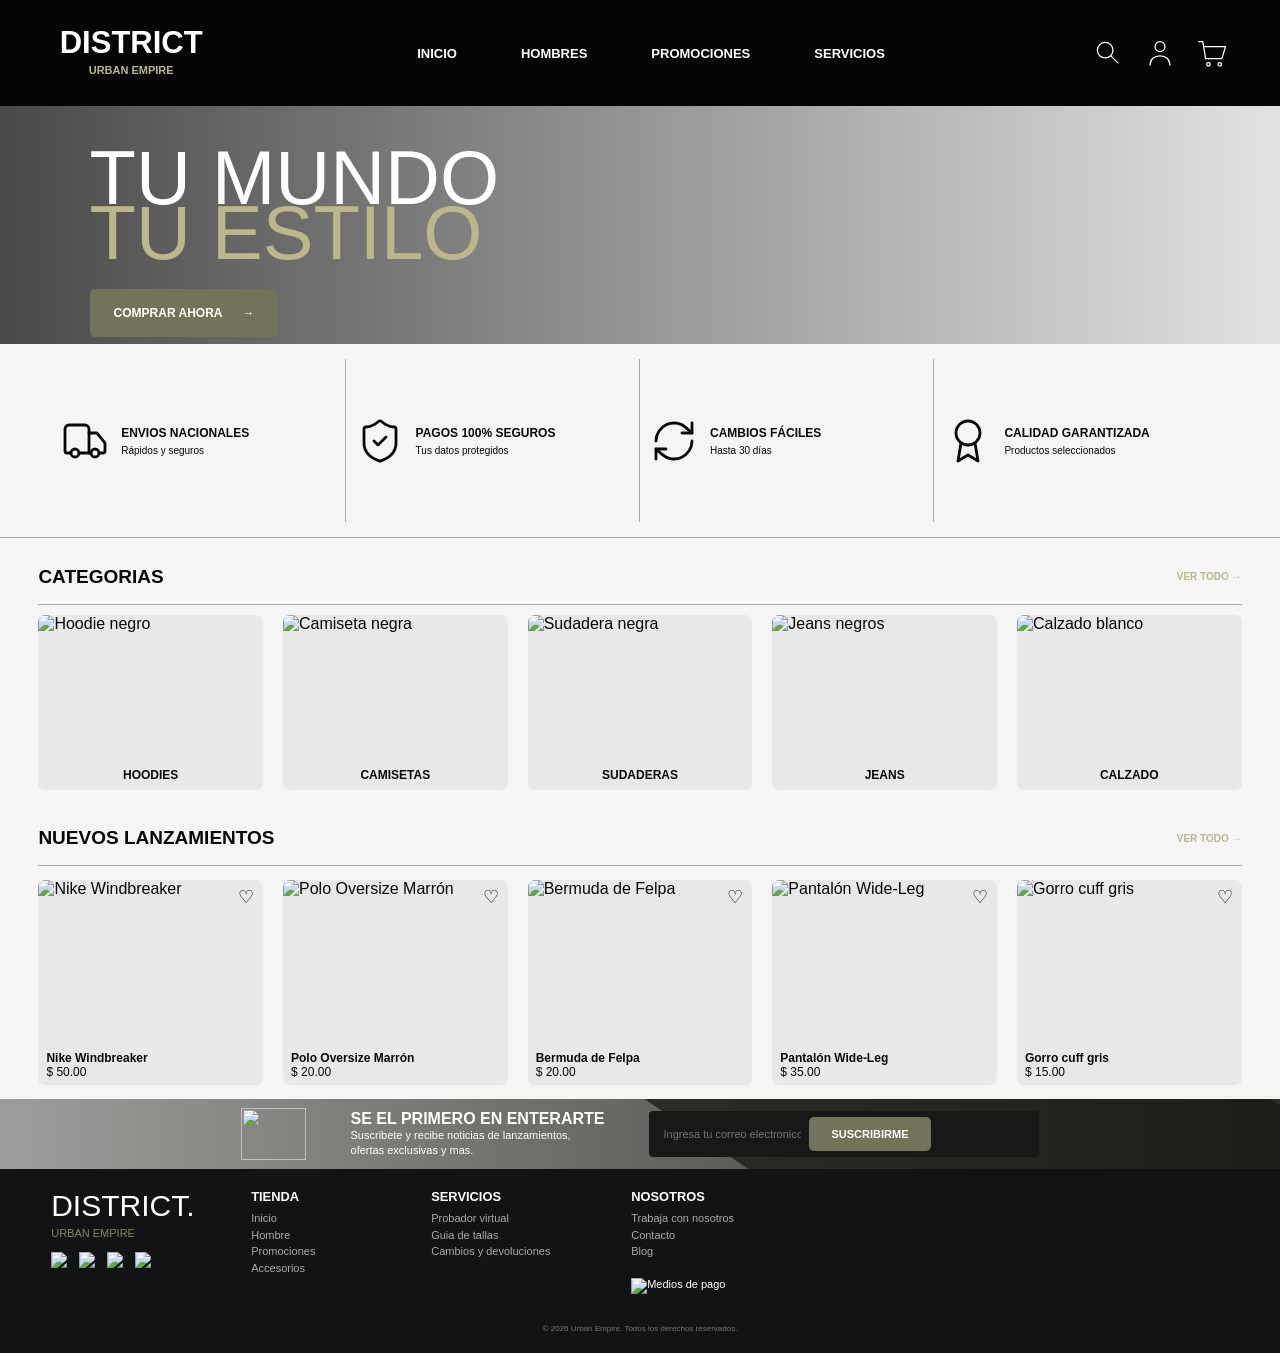
==== index.html @ 74b51cfa "Avanzado" ====
<!doctype html>
<html lang="es">
<head>
  <meta charset="utf-8">
  <meta name="viewport" content="width=device-width, initial-scale=1">
  <title>District Urban Empire</title>
  <link rel="stylesheet" href="style.css">
</head>
<body class="home-page">
  <header class="site-header">
    <a class="brand" href="index.html"><strong>DISTRICT</strong><small>URBAN EMPIRE</small></a>
    <nav>
      <a href="index.html">INICIO</a>
      <a href="hombres.html">HOMBRES</a>
      <a href="hombres.html">PROMOCIONES</a>
      <a href="hombres.html">SERVICIOS</a>
    </nav>
    <div class="actions">
            <!-- Ícono Buscar en SVG (Lupa) -->
            <button aria-label="Buscar">
                <svg viewBox="0 0 48 48" aria-hidden="true">
                <circle cx="20" cy="20" r="11"/>
                <path d="M28 28l10 10"/>
                </svg>
            </button>

            <!-- Ícono Cuenta -->
            <button aria-label="Mi cuenta">
                <svg viewBox="0 0 48 48" aria-hidden="true">
                <circle cx="24" cy="15" r="7"/>
                <path d="M10 41c0-8 5.7-13 14-13s14 5 14 13"/>
                </svg>
            </button>

            <!-- Ícono Carrito -->
            <button aria-label="Carrito">
                <svg viewBox="0 0 48 48" aria-hidden="true">
                <path d="M5 8h6l4 24h23l5-17H14"/>
                <circle cx="19" cy="40" r="2.5"/>
                <circle cx="35" cy="40" r="2.5"/>
                </svg>
            </button>
        </div>
  </header>

  <main>
    <section class="hero">
      <div class="hero-copy">
        <h1>TU MUNDO<br><em>TU ESTILO</em></h1>
        <a class="olive-button" href="hombres.html">COMPRAR AHORA <span>→</span></a>
      </div>
    </section>

    <section class="benefits">
      <article class="service">
          <svg viewBox="0 0 24 24" aria-hidden="true">
            <path d="M14 18V6a2 2 0 0 0-2-2H4a2 2 0 0 0-2 2v11a1 1 0 0 0 1 1h2"/>
            <path d="M15 18H9"/>
            <path d="M19 18h2a1 1 0 0 0 1-1v-3.65a1 1 0 0 0-.22-.624l-3.48-4.35A1 1 0 0 0 17.52 8H14"/>
            <circle cx="17" cy="18" r="2"/>
            <circle cx="7" cy="18" r="2"/>
          </svg>
          <div>
            <b>ENVIOS NACIONALES</b>
            <small>Rápidos y seguros</small>
          </div>
        </article>

        <article class="service">
          <svg viewBox="0 0 24 24" aria-hidden="true">
            <path d="M20 13c0 5-3.5 7.5-7.66 8.95a1 1 0 0 1-.67-.01C7.5 20.5 4 18 4 13V6a1 1 0 0 1 1-1c2 0 4.5-1.2 6.24-2.72a1.17 1.17 0 0 1 1.52 0C14.51 3.81 17 5 19 5a1 1 0 0 1 1 1z"/>
            <path d="m9 12 2 2 4-4"/>
          </svg>
          <div>
            <b>PAGOS 100% SEGUROS</b>
            <small>Tus datos protegidos</small>
          </div>
        </article>

        <!-- CAMBIOS (Flechas de retorno) -->
        <article class="service">
          <svg viewBox="0 0 24 24" aria-hidden="true">
            <path d="M3 12a9 9 0 0 1 15-6.7L21 8"/>
            <path d="M21 3v5h-5"/>
            <path d="M21 12a9 9 0 0 1-15 6.7L3 16"/>
            <path d="M3 21v-5h5"/>
          </svg>
          <div>
            <b>CAMBIOS FÁCILES</b>
            <small>Hasta 30 días</small>
          </div>
        </article>

        <!-- CALIDAD (Sello de garantía) -->
        <article class="service">
          <svg viewBox="0 0 24 24" aria-hidden="true">
            <circle cx="12" cy="8" r="6"/>
            <path d="M15.477 12.89 17 22l-5-3-5 3 1.523-9.11"/>
          </svg>
          <div>
            <b>CALIDAD GARANTIZADA</b>
            <small>Productos seleccionados</small>
          </div>
        </article>
    </section>

    <section class="home-section">
      <div class="section-title">
        <h2>CATEGORIAS</h2>
        <a href="hombres.html">VER TODO →</a>
      </div>
      <div class="category-grid">
        <a class="category-card" href="hombres.html">
          <img src="https://www.figma.com/api/mcp/asset/40ea4008-83d9-4fd1-8ca2-f53695526418.png" alt="Hoodie negro">
          <b>HOODIES</b>
        </a>
        <a class="category-card" href="hombres.html">
          <img src="https://www.figma.com/api/mcp/asset/78cfeae6-76e9-4f98-8f9e-013a97b23f63.png" alt="Camiseta negra">
          <b>CAMISETAS</b>
        </a>
        <a class="category-card" href="hombres.html">
          <img src="https://www.figma.com/api/mcp/asset/fadc2644-0bdc-4bd6-b1c0-edb4bd8b099f.png" alt="Sudadera negra">
          <b>SUDADERAS</b>
        </a>
        <a class="category-card" href="hombres.html">
          <img src="https://www.figma.com/api/mcp/asset/b9c7c96d-d3e4-438a-9bdb-d322fb8b539f.png" alt="Jeans negros">
          <b>JEANS</b>
        </a>
        <a class="category-card" href="hombres.html">
          <img src="https://www.figma.com/api/mcp/asset/064d758c-7958-4897-aeb9-314f338a49d7.png" alt="Calzado blanco">
          <b>CALZADO</b>
        </a>
      </div>
    </section>

    <section class="home-section">
      <div class="section-title">
        <h2>NUEVOS LANZAMIENTOS</h2>
        <a href="hombres.html">VER TODO →</a>
      </div>
      <div class="product-grid home-products" data-products="new"></div>
    </section>
  </main>

  <div id="site-footer"></div>
  <script src="script.js"></script>
</body>
</html>
---- style.css ----
.benefits article.service>svg{width:48px!important;height:48px!important}.benefits article.service{grid-template-columns:60px minmax(0,1fr)!important}.benefits article.service b{font-size:12px!important}.benefits article.service small{font-size:10px!important}
.benefits{padding-left:2%;padding-right:2%;overflow:hidden}.benefits .service{grid-template-columns:60px minmax(0,1fr)!important;padding:0 10px!important;min-width:0}.benefits .service>svg{width:48px!important;height:48px!important}.benefits .service b{font-size:12px!important;line-height:1.15}.benefits .service small{font-size:10px!important;line-height:1.15}@media(max-width:700px){.benefits .service{grid-template-columns:42px minmax(0,1fr)!important;padding:8px 3px!important}.benefits .service>svg{width:34px!important;height:34px!important}.benefits .service b{font-size:9px!important}.benefits .service small{font-size:8px!important}}
.actions button{width:34px !important;height:34px !important}.actions svg{width:34px !important;height:34px !important}.benefits .service{grid-template-columns:80px 1fr !important}.benefits .service>svg{width:62px !important;height:62px !important}@media(max-width:700px){.actions button,.actions svg{width:26px !important;height:26px !important}.benefits .service{grid-template-columns:52px 1fr !important}.benefits .service>svg{width:42px !important;height:42px !important}}
.actions button{width:34px;height:34px}.actions svg{width:34px;height:34px}.benefits .service{grid-template-columns:80px 1fr}.benefits .service>svg{width:62px;height:62px}.benefits .service b{font-size:16px}.benefits .service small{font-size:13px}@media(max-width:700px){.actions button,.actions svg{width:26px;height:26px}.benefits .service{grid-template-columns:52px 1fr}.benefits .service>svg{width:42px;height:42px}}
.actions{display:flex;align-items:center;gap:18px}.actions button{width:48px;height:48px;padding:0;border:0;background:transparent;display:grid;place-items:center;cursor:pointer}.actions svg{width:48px;height:48px;fill:none;stroke:#fff;stroke-width:1.8;stroke-linecap:round;stroke-linejoin:round}.benefits .service{display:grid;grid-template-columns:103px 1fr;align-items:center;min-height:163px;border-right:1px solid #aaa;padding:0 25px}.benefits .service:last-child{border-right:0}.benefits .service>svg{width:103px;height:73px;fill:none;stroke:#080808;stroke-width:1.4;stroke-linecap:round;stroke-linejoin:round}.benefits .service>div{display:flex;flex-direction:column;gap:5px}.benefits .service b{font:700 16px Montserrat,Arial,sans-serif}.benefits .service small{font:500 13px Montserrat,Arial,sans-serif}@media(max-width:700px){.actions{gap:4px}.actions button,.actions svg{width:30px;height:30px}.benefits .service{grid-template-columns:48px 1fr;min-height:90px;padding:8px 5px;border-right:0}.benefits .service>svg{width:48px;height:40px}.benefits .service b{font-size:10px}.benefits .service small{font-size:9px}}
body:has([data-products="shirts"]) .page-banner h1,
body:has([data-products="shirts"]) .page-banner p,
body:has(.cart-page) .page-banner h1,
body:has(.cart-page) .page-banner p,
body:has(.checkout-page) .page-banner h1,
body:has(.checkout-page) .page-banner p {
  display: none;
}

body:has([data-products="men"]) .page-banner h1,
body:has([data-products="men"]) .page-banner p {
  display: none;
}

body:not(.home-page) .page-banner {
  position: relative;
  overflow: hidden;
  background-color: #090909 !important;
}

body:not(.home-page) .page-banner .banner-image {
  position: absolute;
  inset: 0;
  width: 100%;
  height: 100%;
  object-fit: cover;
  z-index: 0;
}

body:not(.home-page) .page-banner h1,
body:not(.home-page) .page-banner p {
  position: relative;
  z-index: 1;
}

body:not(.home-page):has([data-products="shirts"]) .page-banner {
  background-image: linear-gradient(90deg, rgba(0, 0, 0, .35), rgba(0, 0, 0, .05)), url('https://www.figma.com/api/mcp/asset/ade2ed92-b72f-4bd5-a0b4-567815d5e5d7.png') !important;
  background-position: center !important;
  background-size: cover !important;
}

body:not(.home-page) .page-banner {
  background-image: linear-gradient(90deg, rgba(0, 0, 0, .72), rgba(0, 0, 0, .18)), url('https://www.figma.com/api/mcp/asset/3669a830-29c9-4559-8289-fa7973ccbbb7.png') !important;
  background-position: center !important;
  background-size: cover !important;
}

body .site-footer .footer-main {
  position: relative;
  grid-template-columns: 170px 150px 170px 1fr;
  min-height: 160px;
  padding: 20px 4%;
  background: #121314;
  color: #fff;
}

.footer-brand small {
  display: block;
  color: #88865c;
  font: 11px Roboto, Arial, sans-serif;
  margin-top: 4px;
}

.footer-social {
  display: flex;
  gap: 10px;
  margin-top: 13px;
  align-items: center;
}

.footer-social img {
  width: 18px;
  height: 18px;
  object-fit: contain;
}

.footer-about {
  position: relative;
}

.footer-payments {
  display: block;
  width: 150px;
  height: auto;
  margin-top: 18px;
}

.footer-main h3 {
  font-family: Oswald, sans-serif;
}

.footer-main p {
  font-family: Oswald, sans-serif;
}

.footer-main .copyright {
  font-family: Oswald, sans-serif;
}

body .site-footer .newsletter {
  background-image: linear-gradient(90deg, rgba(24, 25, 19, .4), rgba(24, 25, 19, .9)), url('https://www.figma.com/api/mcp/asset/a5017f71-499b-4f1b-b279-d16083246b93.png') !important;
  background-position: center !important;
  background-size: cover !important;
}

.newsletter {
  position: relative;
  overflow: hidden;
  background-image: linear-gradient(90deg, rgba(24, 25, 19, .4), rgba(24, 25, 19, .9)), url('https://www.figma.com/api/mcp/asset/a5017f71-499b-4f1b-b279-d16083246b93.png');
  background-position: center;
  background-size: cover;
}

.newsletter:after {
  content: '';
  position: absolute;
  right: -8%;
  top: -180%;
  width: 55%;
  height: 500%;
  background: #181914;
  transform: rotate(34deg);
  opacity: .75;
  pointer-events: none;
}

.newsletter-icon,
.newsletter-copy,
.newsletter form {
  position: relative;
  z-index: 1;
}

.newsletter-icon {
  width: 65px;
  height: 52px;
  object-fit: contain;
}

.newsletter-copy {
  font-family: Oswald, sans-serif;
}

.newsletter-copy b {
  font-size: 18px;
}

.newsletter-copy small {
  font-size: 11px;
  line-height: 1.35;
}

.newsletter form {
  height: 46px;
  min-width: 390px;
}

.newsletter form input {
  font-family: Oswald, sans-serif;
  font-size: 11px;
}

.newsletter form button {
  font-family: Montserrat, sans-serif;
  font-size: 11px;
}

.view-icons {
  display: flex;
  align-items: center;
  gap: 6px;
  font-size: 0;
}

.view-icons svg {
  width: 15px;
  height: 15px;
  fill: none;
  stroke: #3c3c3c;
  stroke-width: 1.5;
  stroke-linecap: round;
  stroke-linejoin: round;
}

.filters li {
  transition: color .15s ease;
}

.filters li:hover,
.filters li a:hover {
  color: #050505;
}

@media (min-width: 701px) {
  .catalog .product-card img {
    height: 380px;
  }

  .catalog .product-card {
    min-height: 472px;
  }

  .catalog .product-card .card-copy {
    min-height: 90px;
    padding: 8px 12px;
    font-size: 16px;
  }

  .catalog .product-grid {
    grid-template-columns: repeat(4, minmax(0, 1fr));
    gap: 20px;
  }
}

body:has(.catalog-layout) .page-banner {
  background-image: linear-gradient(90deg, rgba(0, 0, 0, .75), rgba(0, 0, 0, .15)), url('https://www.figma.com/api/mcp/asset/3669a830-29c9-4559-8289-fa7973ccbbb7.png');
}

body:has([data-products="shirts"]) .page-banner {
  background-image: linear-gradient(90deg, rgba(0, 0, 0, .75), rgba(0, 0, 0, .15)), url('https://www.figma.com/api/mcp/asset/ade2ed92-b72f-4bd5-a0b4-567815d5e5d7.png');
}

body:has(.product-detail) .page-banner {
  background-image: linear-gradient(90deg, rgba(0, 0, 0, .75), rgba(0, 0, 0, .15)), url('https://www.figma.com/api/mcp/asset/ade2ed92-b72f-4bd5-a0b4-567815d5e5d7.png');
}

body:has(.cart-page) .page-banner {
  background-image: linear-gradient(90deg, rgba(0, 0, 0, .75), rgba(0, 0, 0, .15)), url('https://www.figma.com/api/mcp/asset/d86f4962-eaf8-4dd3-a4b5-86814f4c4e25.png');
}

body:has(.checkout-page) .page-banner {
  background-image: linear-gradient(90deg, rgba(0, 0, 0, .75), rgba(0, 0, 0, .15)), url('https://www.figma.com/api/mcp/asset/d86f4962-eaf8-4dd3-a4b5-86814f4c4e25.png');
}

body:has([data-products="shirts"]) .catalog-layout {
  display: block;
  min-height: 0;
}

body:has([data-products="shirts"]) .filters {
  display: none;
}

body:has([data-products="shirts"]) .catalog {
  padding: 15px 3%;
}

.filters li {
  transition: color .15s ease;
}

.filters li:hover,
.filters li a:hover {
  color: #050505;
}

@import url('https://fonts.googleapis.com/css2?family=Barlow:wght@400;500;700&family=Bebas+Neue&family=Montserrat:wght@500;600;700&family=Oswald:wght@400;500;600;700&display=swap');

:root {
  --paper: #f5f5f5;
  --ink: #080808;
  --olive: #737359;
  --gold: #bbb78b;
  --muted: #88865c;
  --card: #e8e8e8;
}

* {
  box-sizing: border-box;
}

body {
  margin: 0;
  background: var(--paper);
  color: var(--ink);
  font-family: Montserrat, Arial, sans-serif;
}

a {
  color: inherit;
  text-decoration: none;
}

button,
select,
input,
textarea {
  font: inherit;
}

.site-header {
  height: 106px;
  background: #050505;
  color: #fff;
  display: flex;
  align-items: center;
  padding: 12px 4%;
  gap: 5%;
  position: relative;
  z-index: 2;
}

.brand {
  width: 160px;
  text-align: center;
  font-family: Oswald, sans-serif;
  line-height: .85;
}

.brand strong {
  display: block;
  font-size: 31px;
}

.brand small {
  display: block;
  color: var(--gold);
  font: 700 11px Roboto, Arial, sans-serif;
  margin-top: 7px;
}

.site-header nav {
  display: flex;
  justify-content: center;
  gap: clamp(24px, 5vw, 78px);
  flex: 1;
  font: 600 13px Roboto, Arial, sans-serif;
}

.header-icons {
  display: flex;
  align-items: center;
  gap: 23px;
}

.icon {
  display: block;
  width: 2px;
  height: 2px;
  position: relative;
  background: none;
  border: 0;
}

.search-icon:before {
  content: '';
  position: absolute;
  border: 2px solid #fff;
  border-radius: 50%;
  width: 12px;
  height: 12px;
  left: 1px;
  top: 1px;
}

.search-icon:after {
  content: '';
  position: absolute;
  background: #fff;
  width: 8px;
  height: 2px;
  transform: rotate(48deg);
  left: 13px;
  top: 15px;
}

.user-icon:before {
  content: '';
  position: absolute;
  border: 1.7px solid #fff;
  border-radius: 50%;
  width: 7px;
  height: 7px;
  left: 7px;
}

.user-icon:after {
  content: '';
  position: absolute;
  border: 1.7px solid #fff;
  border-bottom: 0;
  border-radius: 9px 9px 0 0;
  width: 14px;
  height: 8px;
  left: 3px;
  bottom: 1px;
}

.cart-icon:before {
  content: '♧';
  font-size: 25px;
  color: #fff;
  position: absolute;
  top: -7px;
}

.cart-count {
  font: 10px Arial;
  color: var(--gold);
  position: absolute;
  top: -9px;
  right: -9px;
}

.hero {
  height: 238px;
  background: linear-gradient(90deg, rgba(0, 0, 0, .7), rgba(0, 0, 0, .08)), url('https://www.figma.com/api/mcp/asset/3580514c-d41a-428c-92a4-3ebf1d80e30e.png') center/cover;
}

.hero-copy {
  padding: 44px 7%;
}

.hero h1 {
  margin: 0;
  color: #fff;
  font: 76px/.73 'Bebas Neue', sans-serif;
}

.hero h1 em {
  color: var(--gold);
  font-style: normal;
}

.olive-button {
  display: inline-flex;
  align-items: center;
  justify-content: center;
  gap: 20px;
  background: var(--olive);
  border: 0;
  border-radius: 5px;
  color: #fff;
  font: 700 12px Montserrat, sans-serif;
  padding: 17px 24px;
  cursor: pointer;
}

.hero .olive-button {
  margin-top: 28px;
}

.benefits {
  display: grid;
  grid-template-columns: repeat(4, 1fr);
  padding: 15px 4%;
  border-bottom: 1px solid #aaa;
}

.benefits > div {
  display: grid;
  grid-template-columns: 45px 1fr;
  grid-template-rows: 1fr 1fr;
  align-items: center;
  border-right: 1px solid #aaa;
  padding: 0 25px;
}

.benefit-symbol {
  font-size: 34px;
  grid-row: span 2;
}

.benefits b {
  font-size: 12px;
}

.benefits small {
  font-size: 10px;
}

.home-section {
  padding: 12px 3% 0;
}

.section-title,
.catalog-toolbar {
  display: flex;
  align-items: center;
  justify-content: space-between;
  border-bottom: 1px solid #aaa;
}

.section-title h2,
.catalog-toolbar {
  font: 700 19px 'Oswald', sans-serif;
}

.section-title a {
  font-size: 10px;
  color: var(--gold);
  font-weight: 700;
}

.category-grid {
  display: grid;
  grid-template-columns: repeat(5, 1fr);
  gap: 20px;
  margin: 10px 0;
}

.category-card,
.product-card {
  background: var(--card);
  border-radius: 7px;
  overflow: hidden;
  position: relative;
}

.category-card img {
  display: block;
  width: 100%;
  height: 145px;
  object-fit: cover;
}

.category-card b {
  display: block;
  text-align: center;
  padding: 8px;
  font: 700 12px Oswald, sans-serif;
}

.product-grid {
  display: grid;
  grid-template-columns: repeat(4, 1fr);
  gap: 20px;
  padding: 14px 0;
}

.home-products {
  grid-template-columns: repeat(5, 1fr);
}

.product-card img {
  display: block;
  width: 100%;
  height: 165px;
  object-fit: cover;
}

.product-card .card-copy {
  padding: 6px 8px;
  font: 12px Oswald, sans-serif;
}

.product-card .card-copy strong {
  display: block;
}

.product-card .heart {
  position: absolute;
  right: 9px;
  top: 6px;
  font-size: 18px;
}

.page-banner {
  height: 88px;
  background: linear-gradient(90deg, rgba(0, 0, 0, .75), rgba(0, 0, 0, .15)), url('https://www.figma.com/api/mcp/asset/6677bdef-422b-43a7-948b-a118a5f9974e.png') center/cover;
  color: #fff;
  padding: 7px 3%;
}

.page-banner h1 {
  margin: 0;
  font: 44px 'Bebas Neue', sans-serif;
}

.page-banner p {
  background: #070605;
  display: inline-block;
  margin: 0;
  padding: 4px 8px;
  font: 11px 'Bebas Neue', sans-serif;
}

.catalog-layout {
  display: grid;
  grid-template-columns: 170px 1fr;
  min-height: 650px;
}

.filters {
  border-right: 1px solid #aaa;
  padding: 35px 20px;
  font-size: 13px;
}

.filters h2 {
  font: 26px 'Bebas Neue', sans-serif;
  border-bottom: 1px solid;
  margin: 0 0 20px;
  padding-bottom: 5px;
}

.filters ul {
  list-style: none;
  padding: 0;
  line-height: 20px;
  margin-bottom: 42px;
}

.filters h3 {
  font-size: 14px;
  margin: 25px 0 12px;
}

.filters label {
  display: block;
  margin: 8px;
}

.swatches {
  display: flex;
  flex-wrap: wrap;
  gap: 9px;
}

.swatches i {
  display: block;
  width: 17px;
  height: 17px;
  border-radius: 50%;
  background: #514038;
}

.swatches i:nth-child(2) {
  background: #83343e;
}

.swatches i:nth-child(3) {
  background: #000;
}

.swatches i:nth-child(4) {
  background: #49472f;
}

.swatches i:nth-child(5) {
  background: #4e5a50;
}

.swatches i:nth-child(6) {
  background: #35599e;
}

.swatches i:nth-child(7) {
  background: #c5b9a2;
}

.swatches i:nth-child(8) {
  background: #f34d23;
}

.catalog {
  padding: 15px 3%;
}

.catalog-toolbar {
  height: 42px;
}

.catalog-toolbar select {
  width: 210px;
  padding: 5px;
  border: 1px solid #999;
  border-radius: 6px;
  background: transparent;
}

.view-icons {
  font-size: 22px;
}

.product-detail {
  display: grid;
  grid-template-columns: 52% 48%;
  gap: 2%;
  padding: 20px 5%;
  max-width: 1400px;
  margin: auto;
}

.main-product-image {
  width: 100%;
  height: 390px;
  object-fit: cover;
}

.thumbs {
  display: flex;
  gap: 15px;
  margin-top: 12px;
}

.thumbs img {
  width: 31%;
  height: 85px;
  object-fit: cover;
}

.product-info h2 {
  font-size: 20px;
  margin: 0;
}

.price {
  display: block;
  color: var(--muted);
  margin: 4px 0 12px;
}

.product-info p,
.product-info li {
  font: 13px/1.7 Barlow, sans-serif;
}

.product-info ul {
  padding-left: 18px;
}

.product-colors {
  border-top: 1px solid #999;
  padding-top: 15px;
  margin-top: 18px;
}

.buy-row {
  display: flex;
  gap: 20px;
  align-items: center;
  margin-top: 20px;
}

.quantity {
  display: flex;
  border: 1px solid #aaa;
}

.quantity > * {
  border: 0;
  background: transparent;
  padding: 10px 14px;
}

.quantity button {
  cursor: pointer;
}

.square-cart {
  border: 1px solid #222;
  border-radius: 4px;
  width: 43px;
  height: 43px;
}

.recommendations {
  padding: 0 3%;
}

.recommendations h2 {
  text-align: center;
  font-size: 18px;
  border-bottom: 1px solid #aaa;
}

.cart-page,
.checkout-page {
  display: grid;
  grid-template-columns: 60% 36%;
  gap: 4%;
  max-width: 1200px;
  margin: 35px auto;
  padding: 0 3%;
  min-height: 500px;
}

.cart-page h2,
.checkout-page h2,
.feedback h2 {
  font: 700 21px Barlow, sans-serif;
  border-bottom: 1px solid #aaa;
  padding-bottom: 10px;
}

.cart-row {
  display: grid;
  grid-template-columns: 105px 1fr auto;
  gap: 20px;
  align-items: center;
  padding: 18px;
  border-bottom: 1px solid #bbb;
}

.cart-row img {
  width: 105px;
  height: 105px;
  object-fit: cover;
}

.cart-row h3 {
  margin: 0;
}

.cart-controls button {
  border: 1px solid #aaa;
  background: transparent;
  padding: 5px 11px;
}

.remove {
  border: 0;
  background: none;
  color: #777;
  cursor: pointer;
}

.order-summary,
.invoice {
  padding: 0 15px;
}

.order-summary {
  font-size: 13px;
}

.order-summary .total {
  font-size: 17px;
}

.order-summary .olive-button {
  width: 100%;
}

.checkout-form label,
.feedback label {
  display: block;
  font: 14px Barlow, sans-serif;
  margin: 14px 0;
}

.checkout-form input,
.feedback textarea {
  display: block;
  width: 100%;
  border: 0;
  border-radius: 7px;
  padding: 13px;
  margin-top: 6px;
  background: #fff;
}

.form-row {
  display: grid;
  grid-template-columns: 1fr 1fr;
  gap: 15px;
}

.checkout-form .olive-button {
  width: 100%;
  margin-top: 12px;
}

.invoice {
  font: 12px Barlow, sans-serif;
}

.invoice h3 {
  font-size: 13px;
  margin-top: 25px;
}

.feedback {
  max-width: 850px;
  margin: 0 auto 50px;
  padding: 0 3%;
}

.feedback label {
  max-width: 620px;
}

.stars {
  font-size: 36px;
  letter-spacing: 12px;
  margin: 8px 0 20px;
}

.feedback .olive-button {
  min-width: 270px;
}

.site-footer {
  color: #fff;
}

.newsletter {
  height: 70px;
  background: linear-gradient(90deg, #454321, #131414);
  display: flex;
  align-items: center;
  justify-content: center;
  gap: 45px;
  font-family: Oswald, sans-serif;
}

.newsletter b {
  font-size: 16px;
}

.newsletter small {
  display: block;
}

.newsletter form {
  display: flex;
  background: #171817;
  padding: 6px;
  border-radius: 4px;
}

.newsletter input {
  background: transparent;
  border: 0;
  padding: 8px;
  color: #fff;
}

.newsletter button {
  background: var(--olive);
  color: #fff;
  border: 0;
  padding: 9px 22px;
  border-radius: 5px;
  font-size: 10px;
  font-weight: 700;
}

.footer-main {
  background: #121314;
  min-height: 160px;
  display: grid;
  grid-template-columns: 170px 150px 170px 1fr;
  gap: 30px;
  padding: 20px 4%;
  font: 11px Oswald, sans-serif;
}

.footer-main .footer-brand {
  font: 30px 'Bebas Neue', sans-serif;
}

.footer-main h3 {
  margin: 0 0 6px;
}

.footer-main p {
  color: #aaa;
  line-height: 1.5;
  margin: 0;
}

.copyright {
  grid-column: 1 / -1;
  text-align: center;
  color: #777;
  font-size: 8px;
}

@media (max-width: 700px) {
  .site-header {
    height: 70px;
    padding: 8px 3%;
    gap: 12px;
  }

  .brand {
    width: 80px;
  }

  .brand strong {
    font-size: 19px;
  }

  .brand small {
    font-size: 7px;
  }

  .site-header nav {
    gap: 10px;
    font-size: 8px;
  }

  .header-icons {
    gap: 8px;
  }

  .icon {
    transform: scale(.75);
  }

  .hero {
    height: 260px;
  }

  .hero-copy {
    padding: 65px 7%;
  }

  .hero h1 {
    font-size: 58px;
  }

  .benefits {
    grid-template-columns: repeat(2, 1fr);
    gap: 8px;
  }

  .benefits > div {
    padding: 8px 5px;
    border-right: 0;
  }

  .category-grid,
  .product-grid,
  .home-products {
    grid-template-columns: repeat(2, 1fr);
    gap: 10px;
  }

  .category-card img {
    height: 100px;
  }

  .product-card img {
    height: 135px;
  }

  .page-banner h1 {
    font-size: 36px;
  }

  .catalog-layout {
    display: block;
  }

  .filters {
    display: none;
  }

  .catalog {
    padding: 10px 3%;
  }

  .product-detail,
  .cart-page,
  .checkout-page {
    display: block;
    padding: 18px 4%;
    margin: 0;
  }

  .main-product-image {
    height: 300px;
  }

  .product-info {
    margin-top: 25px;
  }

  .buy-row {
    gap: 8px;
  }

  .buy-row .olive-button {
    padding: 13px 10px;
    font-size: 10px;
  }

  .cart-row {
    grid-template-columns: 72px 1fr;
    gap: 10px;
    padding: 12px 0;
  }

  .cart-row img {
    width: 72px;
    height: 80px;
  }

  .cart-row .cart-controls {
    grid-column: 2;
  }

  .order-summary {
    margin-top: 30px;
  }

  .newsletter {
    height: auto;
    padding: 15px;
    gap: 10px;
    flex-wrap: wrap;
  }

  .newsletter form {
    width: 100%;
  }

  .newsletter input {
    flex: 1;
  }

  .footer-main {
    grid-template-columns: 1fr 1fr;
    gap: 15px;
  }

  .footer-main .footer-brand {
    grid-column: 1 / -1;
  }

  .copyright {
    font-size: 7px;
  }
}
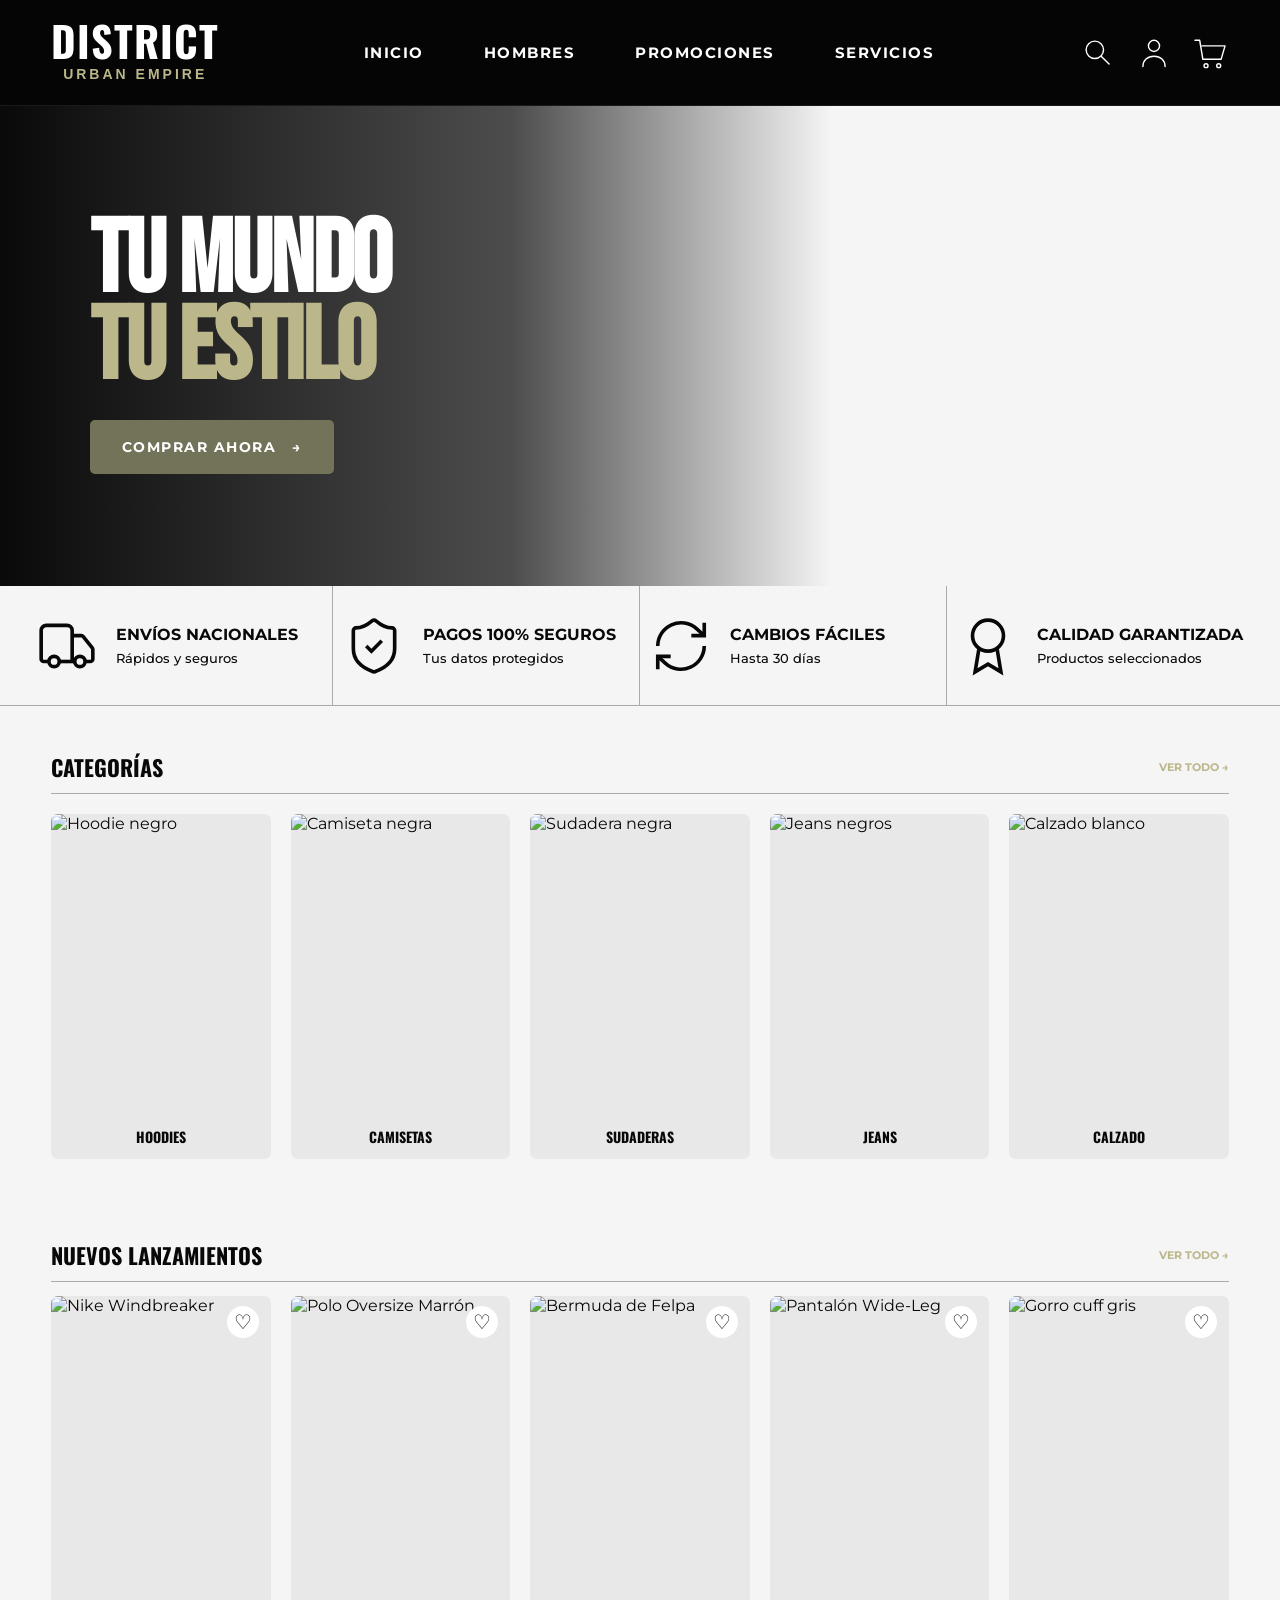
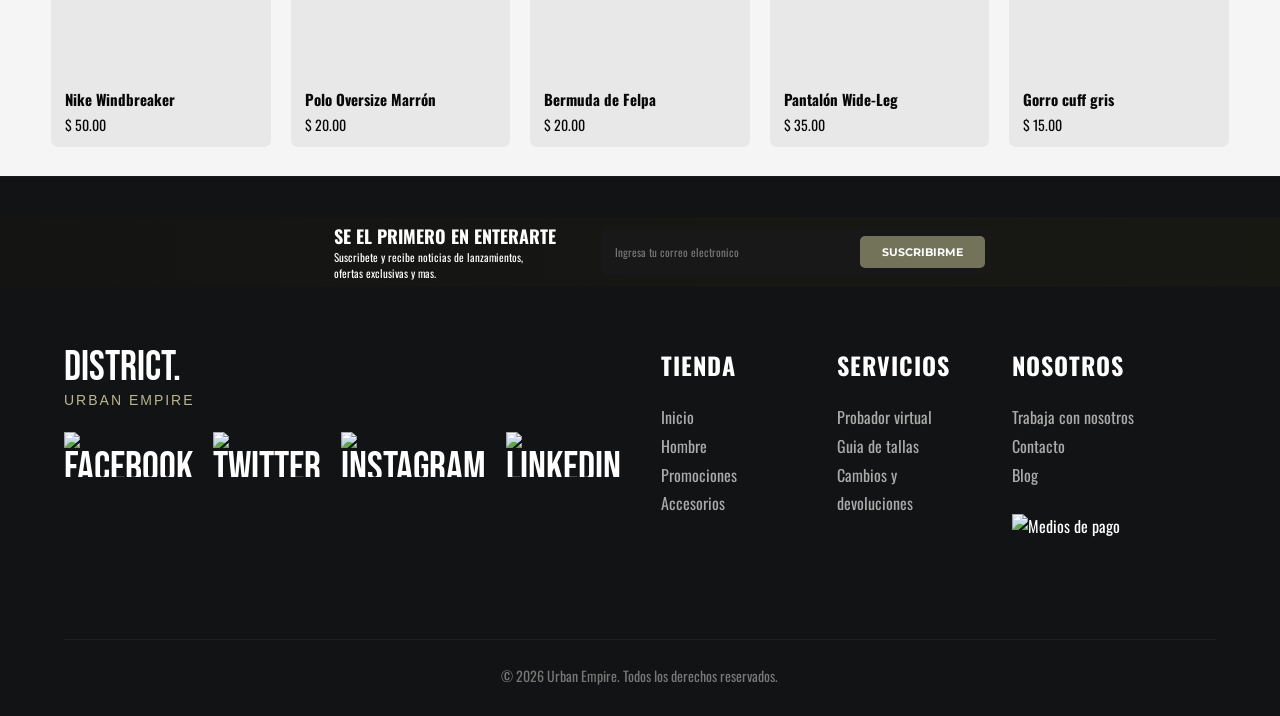
==== commit 1e43dc00: "mejora 1" ====
--- a/index.html
+++ b/index.html
@@ -16,97 +16,95 @@
       <a href="hombres.html">SERVICIOS</a>
     </nav>
     <div class="actions">
-            <!-- Ícono Buscar en SVG (Lupa) -->
-            <button aria-label="Buscar">
-                <svg viewBox="0 0 48 48" aria-hidden="true">
-                <circle cx="20" cy="20" r="11"/>
-                <path d="M28 28l10 10"/>
-                </svg>
-            </button>
+      <!-- Ícono Buscar -->
+      <button aria-label="Buscar">
+        <svg viewBox="0 0 48 48" aria-hidden="true">
+          <circle cx="20" cy="20" r="11"/>
+          <path d="M28 28l10 10"/>
+        </svg>
+      </button>
 
-            <!-- Ícono Cuenta -->
-            <button aria-label="Mi cuenta">
-                <svg viewBox="0 0 48 48" aria-hidden="true">
-                <circle cx="24" cy="15" r="7"/>
-                <path d="M10 41c0-8 5.7-13 14-13s14 5 14 13"/>
-                </svg>
-            </button>
+      <!-- Ícono Cuenta -->
+      <button aria-label="Mi cuenta">
+        <svg viewBox="0 0 48 48" aria-hidden="true">
+          <circle cx="24" cy="15" r="7"/>
+          <path d="M10 41c0-8 5.7-13 14-13s14 5 14 13"/>
+        </svg>
+      </button>
 
-            <!-- Ícono Carrito -->
-            <button aria-label="Carrito">
-                <svg viewBox="0 0 48 48" aria-hidden="true">
-                <path d="M5 8h6l4 24h23l5-17H14"/>
-                <circle cx="19" cy="40" r="2.5"/>
-                <circle cx="35" cy="40" r="2.5"/>
-                </svg>
-            </button>
-        </div>
+      <!-- Ícono Carrito -->
+      <button aria-label="Carrito">
+        <svg viewBox="0 0 48 48" aria-hidden="true">
+          <path d="M5 8h6l4 24h23l5-17H14"/>
+          <circle cx="19" cy="40" r="2.5"/>
+          <circle cx="35" cy="40" r="2.5"/>
+        </svg>
+      </button>
+    </div>
   </header>
 
   <main>
     <section class="hero">
       <div class="hero-copy">
-        <h1>TU MUNDO<br><em>TU ESTILO</em></h1>
+        <h1 class="hero-title">TU MUNDO<br><em>TU ESTILO</em></h1>
         <a class="olive-button" href="hombres.html">COMPRAR AHORA <span>→</span></a>
       </div>
     </section>
 
     <section class="benefits">
       <article class="service">
-          <svg viewBox="0 0 24 24" aria-hidden="true">
-            <path d="M14 18V6a2 2 0 0 0-2-2H4a2 2 0 0 0-2 2v11a1 1 0 0 0 1 1h2"/>
-            <path d="M15 18H9"/>
-            <path d="M19 18h2a1 1 0 0 0 1-1v-3.65a1 1 0 0 0-.22-.624l-3.48-4.35A1 1 0 0 0 17.52 8H14"/>
-            <circle cx="17" cy="18" r="2"/>
-            <circle cx="7" cy="18" r="2"/>
-          </svg>
-          <div>
-            <b>ENVIOS NACIONALES</b>
-            <small>Rápidos y seguros</small>
-          </div>
-        </article>
+        <svg viewBox="0 0 24 24" aria-hidden="true">
+          <path d="M14 18V6a2 2 0 0 0-2-2H4a2 2 0 0 0-2 2v11a1 1 0 0 0 1 1h2"/>
+          <path d="M15 18H9"/>
+          <path d="M19 18h2a1 1 0 0 0 1-1v-3.65a1 1 0 0 0-.22-.624l-3.48-4.35A1 1 0 0 0 17.52 8H14"/>
+          <circle cx="17" cy="18" r="2"/>
+          <circle cx="7" cy="18" r="2"/>
+        </svg>
+        <div>
+          <b>ENVÍOS NACIONALES</b>
+          <small>Rápidos y seguros</small>
+        </div>
+      </article>
 
-        <article class="service">
-          <svg viewBox="0 0 24 24" aria-hidden="true">
-            <path d="M20 13c0 5-3.5 7.5-7.66 8.95a1 1 0 0 1-.67-.01C7.5 20.5 4 18 4 13V6a1 1 0 0 1 1-1c2 0 4.5-1.2 6.24-2.72a1.17 1.17 0 0 1 1.52 0C14.51 3.81 17 5 19 5a1 1 0 0 1 1 1z"/>
-            <path d="m9 12 2 2 4-4"/>
-          </svg>
-          <div>
-            <b>PAGOS 100% SEGUROS</b>
-            <small>Tus datos protegidos</small>
-          </div>
-        </article>
+      <article class="service">
+        <svg viewBox="0 0 24 24" aria-hidden="true">
+          <path d="M20 13c0 5-3.5 7.5-7.66 8.95a1 1 0 0 1-.67-.01C7.5 20.5 4 18 4 13V6a1 1 0 0 1 1-1c2 0 4.5-1.2 6.24-2.72a1.17 1.17 0 0 1 1.52 0C14.51 3.81 17 5 19 5a1 1 0 0 1 1 1z"/>
+          <path d="m9 12 2 2 4-4"/>
+        </svg>
+        <div>
+          <b>PAGOS 100% SEGUROS</b>
+          <small>Tus datos protegidos</small>
+        </div>
+      </article>
 
-        <!-- CAMBIOS (Flechas de retorno) -->
-        <article class="service">
-          <svg viewBox="0 0 24 24" aria-hidden="true">
-            <path d="M3 12a9 9 0 0 1 15-6.7L21 8"/>
-            <path d="M21 3v5h-5"/>
-            <path d="M21 12a9 9 0 0 1-15 6.7L3 16"/>
-            <path d="M3 21v-5h5"/>
-          </svg>
-          <div>
-            <b>CAMBIOS FÁCILES</b>
-            <small>Hasta 30 días</small>
-          </div>
-        </article>
+      <article class="service">
+        <svg viewBox="0 0 24 24" aria-hidden="true">
+          <path d="M3 12a9 9 0 0 1 15-6.7L21 8"/>
+          <path d="M21 3v5h-5"/>
+          <path d="M21 12a9 9 0 0 1-15 6.7L3 16"/>
+          <path d="M3 21v-5h5"/>
+        </svg>
+        <div>
+          <b>CAMBIOS FÁCILES</b>
+          <small>Hasta 30 días</small>
+        </div>
+      </article>
 
-        <!-- CALIDAD (Sello de garantía) -->
-        <article class="service">
-          <svg viewBox="0 0 24 24" aria-hidden="true">
-            <circle cx="12" cy="8" r="6"/>
-            <path d="M15.477 12.89 17 22l-5-3-5 3 1.523-9.11"/>
-          </svg>
-          <div>
-            <b>CALIDAD GARANTIZADA</b>
-            <small>Productos seleccionados</small>
-          </div>
-        </article>
+      <article class="service">
+        <svg viewBox="0 0 24 24" aria-hidden="true">
+          <circle cx="12" cy="8" r="6"/>
+          <path d="M15.477 12.89 17 22l-5-3-5 3 1.523-9.11"/>
+        </svg>
+        <div>
+          <b>CALIDAD GARANTIZADA</b>
+          <small>Productos seleccionados</small>
+        </div>
+      </article>
     </section>
 
     <section class="home-section">
       <div class="section-title">
-        <h2>CATEGORIAS</h2>
+        <h2>CATEGORÍAS</h2>
         <a href="hombres.html">VER TODO →</a>
       </div>
       <div class="category-grid">
@@ -138,7 +136,7 @@
         <h2>NUEVOS LANZAMIENTOS</h2>
         <a href="hombres.html">VER TODO →</a>
       </div>
-      <div class="product-grid home-products" data-products="new"></div>
+      <div class="product-grid home-products new-releases" data-products="new"></div>
     </section>
   </main>
 
--- a/style.css
+++ b/style.css
@@ -1,928 +1,371 @@
-.benefits article.service>svg{width:48px!important;height:48px!important}.benefits article.service{grid-template-columns:60px minmax(0,1fr)!important}.benefits article.service b{font-size:12px!important}.benefits article.service small{font-size:10px!important}
-.benefits{padding-left:2%;padding-right:2%;overflow:hidden}.benefits .service{grid-template-columns:60px minmax(0,1fr)!important;padding:0 10px!important;min-width:0}.benefits .service>svg{width:48px!important;height:48px!important}.benefits .service b{font-size:12px!important;line-height:1.15}.benefits .service small{font-size:10px!important;line-height:1.15}@media(max-width:700px){.benefits .service{grid-template-columns:42px minmax(0,1fr)!important;padding:8px 3px!important}.benefits .service>svg{width:34px!important;height:34px!important}.benefits .service b{font-size:9px!important}.benefits .service small{font-size:8px!important}}
-.actions button{width:34px !important;height:34px !important}.actions svg{width:34px !important;height:34px !important}.benefits .service{grid-template-columns:80px 1fr !important}.benefits .service>svg{width:62px !important;height:62px !important}@media(max-width:700px){.actions button,.actions svg{width:26px !important;height:26px !important}.benefits .service{grid-template-columns:52px 1fr !important}.benefits .service>svg{width:42px !important;height:42px !important}}
-.actions button{width:34px;height:34px}.actions svg{width:34px;height:34px}.benefits .service{grid-template-columns:80px 1fr}.benefits .service>svg{width:62px;height:62px}.benefits .service b{font-size:16px}.benefits .service small{font-size:13px}@media(max-width:700px){.actions button,.actions svg{width:26px;height:26px}.benefits .service{grid-template-columns:52px 1fr}.benefits .service>svg{width:42px;height:42px}}
-.actions{display:flex;align-items:center;gap:18px}.actions button{width:48px;height:48px;padding:0;border:0;background:transparent;display:grid;place-items:center;cursor:pointer}.actions svg{width:48px;height:48px;fill:none;stroke:#fff;stroke-width:1.8;stroke-linecap:round;stroke-linejoin:round}.benefits .service{display:grid;grid-template-columns:103px 1fr;align-items:center;min-height:163px;border-right:1px solid #aaa;padding:0 25px}.benefits .service:last-child{border-right:0}.benefits .service>svg{width:103px;height:73px;fill:none;stroke:#080808;stroke-width:1.4;stroke-linecap:round;stroke-linejoin:round}.benefits .service>div{display:flex;flex-direction:column;gap:5px}.benefits .service b{font:700 16px Montserrat,Arial,sans-serif}.benefits .service small{font:500 13px Montserrat,Arial,sans-serif}@media(max-width:700px){.actions{gap:4px}.actions button,.actions svg{width:30px;height:30px}.benefits .service{grid-template-columns:48px 1fr;min-height:90px;padding:8px 5px;border-right:0}.benefits .service>svg{width:48px;height:40px}.benefits .service b{font-size:10px}.benefits .service small{font-size:9px}}
-body:has([data-products="shirts"]) .page-banner h1,
-body:has([data-products="shirts"]) .page-banner p,
-body:has(.cart-page) .page-banner h1,
-body:has(.cart-page) .page-banner p,
-body:has(.checkout-page) .page-banner h1,
-body:has(.checkout-page) .page-banner p {
-  display: none;
-}
-
-body:has([data-products="men"]) .page-banner h1,
-body:has([data-products="men"]) .page-banner p {
-  display: none;
-}
-
-body:not(.home-page) .page-banner {
+@import url('https://fonts.googleapis.com/css2?family=Barlow:wght@400;500;700&family=Bebas+Neue&family=Montserrat:wght@500;600;700&family=Oswald:wght@400;500;600;700&display=swap');
+
+:root {
+  --paper: #f5f5f5;
+  --ink: #080808;
+  --olive: #737359;
+  --gold: #bbb78b;
+  --card: #e8e8e8;
+}
+
+* { box-sizing: border-box; }
+
+body {
+  margin: 0;
+  background: var(--paper);
+  color: var(--ink);
+  font-family: Montserrat, Arial, sans-serif;
+}
+
+a {
+  color: inherit;
+  text-decoration: none;
+}
+
+button, select, input, textarea {
+  font: inherit;
+}
+
+/* =========================================
+   1. HEADER
+   ========================================= */
+.site-header {
+  height: 106px;
+  background-color: #050505;
+  border-bottom: 1px solid #1a1a1a;
+  position: sticky;
+  top: 0;
+  z-index: 1000;
+  color: #fff;
+  display: flex;
+  align-items: center;
+  padding: 12px 4%;
+  gap: 5%;
+}
+
+.brand {
+  width: auto;
+  text-align: center;
+  font-family: Oswald, sans-serif;
+  line-height: .85;
+}
+
+.brand strong {
+  display: block;
+  font-size: 42px;
+  letter-spacing: 1px;
+}
+
+.brand small {
+  display: block;
+  color: var(--gold);
+  font: 700 14px Roboto, Arial, sans-serif;
+  letter-spacing: 3px;
+  margin-top: 7px;
+}
+
+.site-header nav {
+  display: flex;
+  justify-content: center;
+  gap: clamp(24px, 5vw, 60px);
+  flex: 1;
+}
+
+.site-header nav a {
+  font-size: 15px;
+  font-weight: 700;
+  letter-spacing: 1.5px;
+  transition: color 0.2s ease;
+}
+
+.site-header nav a:hover {
+  color: var(--gold);
+}
+
+.actions {
+  display: flex;
+  align-items: center;
+  gap: 18px;
+}
+
+.actions button {
+  width: 38px;
+  height: 38px;
+  padding: 0;
+  border: 0;
+  background: transparent;
+  display: grid;
+  place-items: center;
+  cursor: pointer;
+}
+
+.actions svg {
+  width: 38px;
+  height: 38px;
+  fill: none;
+  stroke: #fff;
+  stroke-width: 1.8;
+  stroke-linecap: round;
+  stroke-linejoin: round;
+}
+
+/* =========================================
+   2. HERO
+   ========================================= */
+.hero {
+  height: 480px;
+  display: flex;
+  align-items: center;
+  background: linear-gradient(90deg, rgba(5,5,5,0.98) 0%, rgba(5,5,5,0.7) 40%, transparent 65%), url('https://www.figma.com/api/mcp/asset/3580514c-d41a-428c-92a4-3ebf1d80e30e.png');
+  background-position: center 20%;
+  background-size: cover;
+  background-repeat: no-repeat;
+}
+
+.hero-copy {
+  padding: 0 7%;
+  width: 100%;
+}
+
+.hero h1, .hero-title {
+  margin: 0;
+  color: #fff;
+  font-family: 'Bebas Neue', sans-serif;
+  font-size: clamp(75px, 8vw, 108px);
+  font-weight: 900;
+  line-height: 0.85;
+  letter-spacing: -2px;
+}
+
+.hero h1 em {
+  color: var(--gold);
+  font-style: normal;
+}
+
+.olive-button {
+  display: inline-flex;
+  align-items: center;
+  justify-content: center;
+  gap: 16px;
+  background: var(--olive);
+  border: 0;
+  border-radius: 5px;
+  color: #fff;
+  font: 700 14px Montserrat, sans-serif;
+  letter-spacing: 1.5px;
+  padding: 18px 32px;
+  cursor: pointer;
+  transition: background 0.2s ease, transform 0.2s ease;
+}
+
+.olive-button:hover {
+  background: #86866b;
+  transform: translateY(-2px);
+}
+
+.hero .olive-button {
+  margin-top: 28px;
+}
+
+/* =========================================
+   3. BENEFICIOS Y SECCIONES
+   ========================================= */
+.benefits {
+  display: grid;
+  grid-template-columns: repeat(4, 1fr);
+  padding: 0 2%;
+  border-bottom: 1px solid #aaa;
+  overflow: hidden;
+  height: 120px;
+}
+
+.benefits .service {
+  display: grid;
+  grid-template-columns: 80px 1fr;
+  align-items: center;
+  border-right: 1px solid #aaa;
+  padding: 0 10px;
+  height: 120px;
+}
+
+.benefits .service:last-child {
+  border-right: 0;
+}
+
+.benefits .service>svg {
+  width: 62px;
+  height: 62px;
+  fill: none;
+  stroke: #080808;
+  stroke-width: 1.4;
+}
+
+.benefits .service>div {
+  display: flex;
+  flex-direction: column;
+  gap: 5px;
+}
+
+.benefits .service b {
+  font: 700 16px Montserrat, Arial, sans-serif;
+  line-height: 1.15;
+}
+
+.benefits .service small {
+  font: 500 13px Montserrat, Arial, sans-serif;
+}
+
+.home-section {
+  padding: 45px 4% 15px;
+}
+
+.section-title, .catalog-toolbar {
+  display: flex;
+  align-items: center;
+  justify-content: space-between;
+  border-bottom: 1px solid #aaa;
+  padding-bottom: 10px;
+}
+
+.section-title h2, .catalog-toolbar {
+  font: 700 22px 'Oswald', sans-serif;
+  margin: 0;
+}
+
+.section-title a {
+  font-size: 11px;
+  color: var(--gold);
+  font-weight: 700;
+}
+
+/* =========================================
+   4. CATEGORÍAS Y PRODUCTOS
+   ========================================= */
+.category-grid {
+  display: grid;
+  grid-template-columns: repeat(5, 1fr);
+  gap: 20px;
+  margin: 20px 0;
+}
+
+.category-card {
+  background: var(--card);
+  border-radius: 7px;
+  overflow: hidden;
   position: relative;
+}
+
+.category-card img {
+  display: block;
+  width: 100%;
+  height: 300px;
+  object-fit: cover;
+}
+
+.category-card b {
+  display: block;
+  text-align: center;
+  padding: 12px;
+  font: 700 14px Oswald, sans-serif;
+}
+
+.product-grid {
+  display: grid;
+  grid-template-columns: repeat(4, 1fr);
+  gap: 20px;
+  padding: 14px 0;
+}
+
+.home-products {
+  grid-template-columns: repeat(5, 1fr);
+}
+
+.product-card {
+  background: var(--card);
+  border-radius: 7px;
   overflow: hidden;
-  background-color: #090909 !important;
-}
-
-body:not(.home-page) .page-banner .banner-image {
+  position: relative;
+  transition: transform 0.3s ease, box-shadow 0.3s ease;
+}
+
+.product-card:hover {
+  transform: translateY(-4px);
+  box-shadow: 0 12px 24px rgba(0, 0, 0, 0.15);
+}
+
+.product-card img {
+  display: block;
+  width: 100%;
+  height: 380px;
+  object-fit: cover;
+  transition: transform 0.3s ease;
+}
+
+.product-card:hover img {
+  transform: scale(1.05);
+}
+
+.product-card .card-copy {
+  padding: 12px 14px;
+  font: 14px Oswald, sans-serif;
+}
+
+.product-card .card-copy strong {
+  display: block;
+  font-size: 15px;
+  margin-bottom: 4px;
+}
+
+.product-card .heart {
   position: absolute;
-  inset: 0;
-  width: 100%;
-  height: 100%;
-  object-fit: cover;
-  z-index: 0;
-}
-
-body:not(.home-page) .page-banner h1,
-body:not(.home-page) .page-banner p {
-  position: relative;
-  z-index: 1;
-}
-
-body:not(.home-page):has([data-products="shirts"]) .page-banner {
-  background-image: linear-gradient(90deg, rgba(0, 0, 0, .35), rgba(0, 0, 0, .05)), url('https://www.figma.com/api/mcp/asset/ade2ed92-b72f-4bd5-a0b4-567815d5e5d7.png') !important;
-  background-position: center !important;
-  background-size: cover !important;
-}
-
-body:not(.home-page) .page-banner {
-  background-image: linear-gradient(90deg, rgba(0, 0, 0, .72), rgba(0, 0, 0, .18)), url('https://www.figma.com/api/mcp/asset/3669a830-29c9-4559-8289-fa7973ccbbb7.png') !important;
-  background-position: center !important;
-  background-size: cover !important;
-}
-
-body .site-footer .footer-main {
-  position: relative;
-  grid-template-columns: 170px 150px 170px 1fr;
-  min-height: 160px;
-  padding: 20px 4%;
-  background: #121314;
-  color: #fff;
-}
-
-.footer-brand small {
-  display: block;
-  color: #88865c;
-  font: 11px Roboto, Arial, sans-serif;
-  margin-top: 4px;
-}
-
-.footer-social {
-  display: flex;
-  gap: 10px;
-  margin-top: 13px;
-  align-items: center;
-}
-
-.footer-social img {
-  width: 18px;
-  height: 18px;
-  object-fit: contain;
-}
-
-.footer-about {
-  position: relative;
-}
-
-.footer-payments {
-  display: block;
-  width: 150px;
-  height: auto;
-  margin-top: 18px;
-}
-
-.footer-main h3 {
-  font-family: Oswald, sans-serif;
-}
-
-.footer-main p {
-  font-family: Oswald, sans-serif;
-}
-
-.footer-main .copyright {
-  font-family: Oswald, sans-serif;
-}
-
-body .site-footer .newsletter {
-  background-image: linear-gradient(90deg, rgba(24, 25, 19, .4), rgba(24, 25, 19, .9)), url('https://www.figma.com/api/mcp/asset/a5017f71-499b-4f1b-b279-d16083246b93.png') !important;
-  background-position: center !important;
-  background-size: cover !important;
-}
-
+  right: 12px;
+  top: 10px;
+  font-size: 20px;
+  background: #fff;
+  border-radius: 50%;
+  width: 32px;
+  height: 32px;
+  display: flex;
+  align-items: center;
+  justify-content: center;
+}
+
+/* =========================================
+   5. NEWSLETTER
+   ========================================= */
 .newsletter {
   position: relative;
   overflow: hidden;
   background-image: linear-gradient(90deg, rgba(24, 25, 19, .4), rgba(24, 25, 19, .9)), url('https://www.figma.com/api/mcp/asset/a5017f71-499b-4f1b-b279-d16083246b93.png');
   background-position: center;
   background-size: cover;
-}
-
-.newsletter:after {
-  content: '';
-  position: absolute;
-  right: -8%;
-  top: -180%;
-  width: 55%;
-  height: 500%;
-  background: #181914;
-  transform: rotate(34deg);
-  opacity: .75;
-  pointer-events: none;
-}
-
-.newsletter-icon,
-.newsletter-copy,
-.newsletter form {
-  position: relative;
-  z-index: 1;
-}
-
-.newsletter-icon {
-  width: 65px;
-  height: 52px;
-  object-fit: contain;
-}
-
-.newsletter-copy {
-  font-family: Oswald, sans-serif;
-}
-
-.newsletter-copy b {
-  font-size: 18px;
-}
-
-.newsletter-copy small {
-  font-size: 11px;
-  line-height: 1.35;
-}
-
-.newsletter form {
-  height: 46px;
-  min-width: 390px;
-}
-
-.newsletter form input {
-  font-family: Oswald, sans-serif;
-  font-size: 11px;
-}
-
-.newsletter form button {
-  font-family: Montserrat, sans-serif;
-  font-size: 11px;
-}
-
-.view-icons {
-  display: flex;
-  align-items: center;
-  gap: 6px;
-  font-size: 0;
-}
-
-.view-icons svg {
-  width: 15px;
-  height: 15px;
-  fill: none;
-  stroke: #3c3c3c;
-  stroke-width: 1.5;
-  stroke-linecap: round;
-  stroke-linejoin: round;
-}
-
-.filters li {
-  transition: color .15s ease;
-}
-
-.filters li:hover,
-.filters li a:hover {
-  color: #050505;
-}
-
-@media (min-width: 701px) {
-  .catalog .product-card img {
-    height: 380px;
-  }
-
-  .catalog .product-card {
-    min-height: 472px;
-  }
-
-  .catalog .product-card .card-copy {
-    min-height: 90px;
-    padding: 8px 12px;
-    font-size: 16px;
-  }
-
-  .catalog .product-grid {
-    grid-template-columns: repeat(4, minmax(0, 1fr));
-    gap: 20px;
-  }
-}
-
-body:has(.catalog-layout) .page-banner {
-  background-image: linear-gradient(90deg, rgba(0, 0, 0, .75), rgba(0, 0, 0, .15)), url('https://www.figma.com/api/mcp/asset/3669a830-29c9-4559-8289-fa7973ccbbb7.png');
-}
-
-body:has([data-products="shirts"]) .page-banner {
-  background-image: linear-gradient(90deg, rgba(0, 0, 0, .75), rgba(0, 0, 0, .15)), url('https://www.figma.com/api/mcp/asset/ade2ed92-b72f-4bd5-a0b4-567815d5e5d7.png');
-}
-
-body:has(.product-detail) .page-banner {
-  background-image: linear-gradient(90deg, rgba(0, 0, 0, .75), rgba(0, 0, 0, .15)), url('https://www.figma.com/api/mcp/asset/ade2ed92-b72f-4bd5-a0b4-567815d5e5d7.png');
-}
-
-body:has(.cart-page) .page-banner {
-  background-image: linear-gradient(90deg, rgba(0, 0, 0, .75), rgba(0, 0, 0, .15)), url('https://www.figma.com/api/mcp/asset/d86f4962-eaf8-4dd3-a4b5-86814f4c4e25.png');
-}
-
-body:has(.checkout-page) .page-banner {
-  background-image: linear-gradient(90deg, rgba(0, 0, 0, .75), rgba(0, 0, 0, .15)), url('https://www.figma.com/api/mcp/asset/d86f4962-eaf8-4dd3-a4b5-86814f4c4e25.png');
-}
-
-body:has([data-products="shirts"]) .catalog-layout {
-  display: block;
-  min-height: 0;
-}
-
-body:has([data-products="shirts"]) .filters {
-  display: none;
-}
-
-body:has([data-products="shirts"]) .catalog {
-  padding: 15px 3%;
-}
-
-.filters li {
-  transition: color .15s ease;
-}
-
-.filters li:hover,
-.filters li a:hover {
-  color: #050505;
-}
-
-@import url('https://fonts.googleapis.com/css2?family=Barlow:wght@400;500;700&family=Bebas+Neue&family=Montserrat:wght@500;600;700&family=Oswald:wght@400;500;600;700&display=swap');
-
-:root {
-  --paper: #f5f5f5;
-  --ink: #080808;
-  --olive: #737359;
-  --gold: #bbb78b;
-  --muted: #88865c;
-  --card: #e8e8e8;
-}
-
-* {
-  box-sizing: border-box;
-}
-
-body {
-  margin: 0;
-  background: var(--paper);
-  color: var(--ink);
-  font-family: Montserrat, Arial, sans-serif;
-}
-
-a {
-  color: inherit;
-  text-decoration: none;
-}
-
-button,
-select,
-input,
-textarea {
-  font: inherit;
-}
-
-.site-header {
-  height: 106px;
-  background: #050505;
-  color: #fff;
-  display: flex;
-  align-items: center;
-  padding: 12px 4%;
-  gap: 5%;
-  position: relative;
-  z-index: 2;
-}
-
-.brand {
-  width: 160px;
-  text-align: center;
-  font-family: Oswald, sans-serif;
-  line-height: .85;
-}
-
-.brand strong {
-  display: block;
-  font-size: 31px;
-}
-
-.brand small {
-  display: block;
-  color: var(--gold);
-  font: 700 11px Roboto, Arial, sans-serif;
-  margin-top: 7px;
-}
-
-.site-header nav {
-  display: flex;
-  justify-content: center;
-  gap: clamp(24px, 5vw, 78px);
-  flex: 1;
-  font: 600 13px Roboto, Arial, sans-serif;
-}
-
-.header-icons {
-  display: flex;
-  align-items: center;
-  gap: 23px;
-}
-
-.icon {
-  display: block;
-  width: 2px;
-  height: 2px;
-  position: relative;
-  background: none;
-  border: 0;
-}
-
-.search-icon:before {
-  content: '';
-  position: absolute;
-  border: 2px solid #fff;
-  border-radius: 50%;
-  width: 12px;
-  height: 12px;
-  left: 1px;
-  top: 1px;
-}
-
-.search-icon:after {
-  content: '';
-  position: absolute;
-  background: #fff;
-  width: 8px;
-  height: 2px;
-  transform: rotate(48deg);
-  left: 13px;
-  top: 15px;
-}
-
-.user-icon:before {
-  content: '';
-  position: absolute;
-  border: 1.7px solid #fff;
-  border-radius: 50%;
-  width: 7px;
-  height: 7px;
-  left: 7px;
-}
-
-.user-icon:after {
-  content: '';
-  position: absolute;
-  border: 1.7px solid #fff;
-  border-bottom: 0;
-  border-radius: 9px 9px 0 0;
-  width: 14px;
-  height: 8px;
-  left: 3px;
-  bottom: 1px;
-}
-
-.cart-icon:before {
-  content: '♧';
-  font-size: 25px;
-  color: #fff;
-  position: absolute;
-  top: -7px;
-}
-
-.cart-count {
-  font: 10px Arial;
-  color: var(--gold);
-  position: absolute;
-  top: -9px;
-  right: -9px;
-}
-
-.hero {
-  height: 238px;
-  background: linear-gradient(90deg, rgba(0, 0, 0, .7), rgba(0, 0, 0, .08)), url('https://www.figma.com/api/mcp/asset/3580514c-d41a-428c-92a4-3ebf1d80e30e.png') center/cover;
-}
-
-.hero-copy {
-  padding: 44px 7%;
-}
-
-.hero h1 {
-  margin: 0;
-  color: #fff;
-  font: 76px/.73 'Bebas Neue', sans-serif;
-}
-
-.hero h1 em {
-  color: var(--gold);
-  font-style: normal;
-}
-
-.olive-button {
-  display: inline-flex;
-  align-items: center;
-  justify-content: center;
-  gap: 20px;
-  background: var(--olive);
-  border: 0;
-  border-radius: 5px;
-  color: #fff;
-  font: 700 12px Montserrat, sans-serif;
-  padding: 17px 24px;
-  cursor: pointer;
-}
-
-.hero .olive-button {
-  margin-top: 28px;
-}
-
-.benefits {
-  display: grid;
-  grid-template-columns: repeat(4, 1fr);
-  padding: 15px 4%;
-  border-bottom: 1px solid #aaa;
-}
-
-.benefits > div {
-  display: grid;
-  grid-template-columns: 45px 1fr;
-  grid-template-rows: 1fr 1fr;
-  align-items: center;
-  border-right: 1px solid #aaa;
-  padding: 0 25px;
-}
-
-.benefit-symbol {
-  font-size: 34px;
-  grid-row: span 2;
-}
-
-.benefits b {
-  font-size: 12px;
-}
-
-.benefits small {
-  font-size: 10px;
-}
-
-.home-section {
-  padding: 12px 3% 0;
-}
-
-.section-title,
-.catalog-toolbar {
-  display: flex;
-  align-items: center;
-  justify-content: space-between;
-  border-bottom: 1px solid #aaa;
-}
-
-.section-title h2,
-.catalog-toolbar {
-  font: 700 19px 'Oswald', sans-serif;
-}
-
-.section-title a {
-  font-size: 10px;
-  color: var(--gold);
-  font-weight: 700;
-}
-
-.category-grid {
-  display: grid;
-  grid-template-columns: repeat(5, 1fr);
-  gap: 20px;
-  margin: 10px 0;
-}
-
-.category-card,
-.product-card {
-  background: var(--card);
-  border-radius: 7px;
-  overflow: hidden;
-  position: relative;
-}
-
-.category-card img {
-  display: block;
-  width: 100%;
-  height: 145px;
-  object-fit: cover;
-}
-
-.category-card b {
-  display: block;
-  text-align: center;
-  padding: 8px;
-  font: 700 12px Oswald, sans-serif;
-}
-
-.product-grid {
-  display: grid;
-  grid-template-columns: repeat(4, 1fr);
-  gap: 20px;
-  padding: 14px 0;
-}
-
-.home-products {
-  grid-template-columns: repeat(5, 1fr);
-}
-
-.product-card img {
-  display: block;
-  width: 100%;
-  height: 165px;
-  object-fit: cover;
-}
-
-.product-card .card-copy {
-  padding: 6px 8px;
-  font: 12px Oswald, sans-serif;
-}
-
-.product-card .card-copy strong {
-  display: block;
-}
-
-.product-card .heart {
-  position: absolute;
-  right: 9px;
-  top: 6px;
-  font-size: 18px;
-}
-
-.page-banner {
-  height: 88px;
-  background: linear-gradient(90deg, rgba(0, 0, 0, .75), rgba(0, 0, 0, .15)), url('https://www.figma.com/api/mcp/asset/6677bdef-422b-43a7-948b-a118a5f9974e.png') center/cover;
-  color: #fff;
-  padding: 7px 3%;
-}
-
-.page-banner h1 {
-  margin: 0;
-  font: 44px 'Bebas Neue', sans-serif;
-}
-
-.page-banner p {
-  background: #070605;
-  display: inline-block;
-  margin: 0;
-  padding: 4px 8px;
-  font: 11px 'Bebas Neue', sans-serif;
-}
-
-.catalog-layout {
-  display: grid;
-  grid-template-columns: 170px 1fr;
-  min-height: 650px;
-}
-
-.filters {
-  border-right: 1px solid #aaa;
-  padding: 35px 20px;
-  font-size: 13px;
-}
-
-.filters h2 {
-  font: 26px 'Bebas Neue', sans-serif;
-  border-bottom: 1px solid;
-  margin: 0 0 20px;
-  padding-bottom: 5px;
-}
-
-.filters ul {
-  list-style: none;
-  padding: 0;
-  line-height: 20px;
-  margin-bottom: 42px;
-}
-
-.filters h3 {
-  font-size: 14px;
-  margin: 25px 0 12px;
-}
-
-.filters label {
-  display: block;
-  margin: 8px;
-}
-
-.swatches {
-  display: flex;
-  flex-wrap: wrap;
-  gap: 9px;
-}
-
-.swatches i {
-  display: block;
-  width: 17px;
-  height: 17px;
-  border-radius: 50%;
-  background: #514038;
-}
-
-.swatches i:nth-child(2) {
-  background: #83343e;
-}
-
-.swatches i:nth-child(3) {
-  background: #000;
-}
-
-.swatches i:nth-child(4) {
-  background: #49472f;
-}
-
-.swatches i:nth-child(5) {
-  background: #4e5a50;
-}
-
-.swatches i:nth-child(6) {
-  background: #35599e;
-}
-
-.swatches i:nth-child(7) {
-  background: #c5b9a2;
-}
-
-.swatches i:nth-child(8) {
-  background: #f34d23;
-}
-
-.catalog {
-  padding: 15px 3%;
-}
-
-.catalog-toolbar {
-  height: 42px;
-}
-
-.catalog-toolbar select {
-  width: 210px;
-  padding: 5px;
-  border: 1px solid #999;
-  border-radius: 6px;
-  background: transparent;
-}
-
-.view-icons {
-  font-size: 22px;
-}
-
-.product-detail {
-  display: grid;
-  grid-template-columns: 52% 48%;
-  gap: 2%;
-  padding: 20px 5%;
-  max-width: 1400px;
-  margin: auto;
-}
-
-.main-product-image {
-  width: 100%;
-  height: 390px;
-  object-fit: cover;
-}
-
-.thumbs {
-  display: flex;
-  gap: 15px;
-  margin-top: 12px;
-}
-
-.thumbs img {
-  width: 31%;
-  height: 85px;
-  object-fit: cover;
-}
-
-.product-info h2 {
-  font-size: 20px;
-  margin: 0;
-}
-
-.price {
-  display: block;
-  color: var(--muted);
-  margin: 4px 0 12px;
-}
-
-.product-info p,
-.product-info li {
-  font: 13px/1.7 Barlow, sans-serif;
-}
-
-.product-info ul {
-  padding-left: 18px;
-}
-
-.product-colors {
-  border-top: 1px solid #999;
-  padding-top: 15px;
-  margin-top: 18px;
-}
-
-.buy-row {
-  display: flex;
-  gap: 20px;
-  align-items: center;
-  margin-top: 20px;
-}
-
-.quantity {
-  display: flex;
-  border: 1px solid #aaa;
-}
-
-.quantity > * {
-  border: 0;
-  background: transparent;
-  padding: 10px 14px;
-}
-
-.quantity button {
-  cursor: pointer;
-}
-
-.square-cart {
-  border: 1px solid #222;
-  border-radius: 4px;
-  width: 43px;
-  height: 43px;
-}
-
-.recommendations {
-  padding: 0 3%;
-}
-
-.recommendations h2 {
-  text-align: center;
-  font-size: 18px;
-  border-bottom: 1px solid #aaa;
-}
-
-.cart-page,
-.checkout-page {
-  display: grid;
-  grid-template-columns: 60% 36%;
-  gap: 4%;
-  max-width: 1200px;
-  margin: 35px auto;
-  padding: 0 3%;
-  min-height: 500px;
-}
-
-.cart-page h2,
-.checkout-page h2,
-.feedback h2 {
-  font: 700 21px Barlow, sans-serif;
-  border-bottom: 1px solid #aaa;
-  padding-bottom: 10px;
-}
-
-.cart-row {
-  display: grid;
-  grid-template-columns: 105px 1fr auto;
-  gap: 20px;
-  align-items: center;
-  padding: 18px;
-  border-bottom: 1px solid #bbb;
-}
-
-.cart-row img {
-  width: 105px;
-  height: 105px;
-  object-fit: cover;
-}
-
-.cart-row h3 {
-  margin: 0;
-}
-
-.cart-controls button {
-  border: 1px solid #aaa;
-  background: transparent;
-  padding: 5px 11px;
-}
-
-.remove {
-  border: 0;
-  background: none;
-  color: #777;
-  cursor: pointer;
-}
-
-.order-summary,
-.invoice {
-  padding: 0 15px;
-}
-
-.order-summary {
-  font-size: 13px;
-}
-
-.order-summary .total {
-  font-size: 17px;
-}
-
-.order-summary .olive-button {
-  width: 100%;
-}
-
-.checkout-form label,
-.feedback label {
-  display: block;
-  font: 14px Barlow, sans-serif;
-  margin: 14px 0;
-}
-
-.checkout-form input,
-.feedback textarea {
-  display: block;
-  width: 100%;
-  border: 0;
-  border-radius: 7px;
-  padding: 13px;
-  margin-top: 6px;
-  background: #fff;
-}
-
-.form-row {
-  display: grid;
-  grid-template-columns: 1fr 1fr;
-  gap: 15px;
-}
-
-.checkout-form .olive-button {
-  width: 100%;
-  margin-top: 12px;
-}
-
-.invoice {
-  font: 12px Barlow, sans-serif;
-}
-
-.invoice h3 {
-  font-size: 13px;
-  margin-top: 25px;
-}
-
-.feedback {
-  max-width: 850px;
-  margin: 0 auto 50px;
-  padding: 0 3%;
-}
-
-.feedback label {
-  max-width: 620px;
-}
-
-.stars {
-  font-size: 36px;
-  letter-spacing: 12px;
-  margin: 8px 0 20px;
-}
-
-.feedback .olive-button {
-  min-width: 270px;
-}
-
-.site-footer {
-  color: #fff;
-}
-
-.newsletter {
   height: 70px;
-  background: linear-gradient(90deg, #454321, #131414);
   display: flex;
   align-items: center;
   justify-content: center;
   gap: 45px;
   font-family: Oswald, sans-serif;
+  color: #fff;
+  margin-top: 40px;
 }
 
 .newsletter b {
-  font-size: 16px;
+  font-size: 18px;
 }
 
 .newsletter small {
   display: block;
+  font-size: 11px;
 }
 
 .newsletter form {
   display: flex;
+  align-items: center;
   background: #171817;
   padding: 6px;
   border-radius: 4px;
+  min-width: 390px;
+  height: 46px;
 }
 
 .newsletter input {
@@ -930,6 +373,9 @@
   border: 0;
   padding: 8px;
   color: #fff;
+  flex: 1;
+  font-family: Oswald, sans-serif;
+  font-size: 11px;
 }
 
 .newsletter button {
@@ -938,39 +384,119 @@
   border: 0;
   padding: 9px 22px;
   border-radius: 5px;
-  font-size: 10px;
+  font-size: 11px;
+  font-family: Montserrat, sans-serif;
   font-weight: 700;
+  cursor: pointer;
+}
+
+/* =========================================
+   6. FOOTER (ESCALADO Y PROPORCIONAL)
+   ========================================= */
+.site-footer {
+  color: #fff;
+  background-color: #121314;
+  border-top: 1px solid #1a1a1a;
 }
 
 .footer-main {
-  background: #121314;
-  min-height: 160px;
   display: grid;
-  grid-template-columns: 170px 150px 170px 1fr;
-  gap: 30px;
-  padding: 20px 4%;
-  font: 11px Oswald, sans-serif;
+  grid-template-columns: 1.5fr 1fr 1fr 1.5fr; 
+  gap: 40px;
+  padding: 60px 5% 30px 5%;
+  font-family: Oswald, sans-serif;
+  align-items: start;
 }
 
 .footer-main .footer-brand {
-  font: 30px 'Bebas Neue', sans-serif;
+  font-size: 42px; 
+  font-family: 'Bebas Neue', Oswald, sans-serif;
+  line-height: 1;
+  margin-bottom: 5px;
+  display: block;
+}
+
+.footer-brand small {
+  display: block;
+  color: var(--gold);
+  font-family: Roboto, Arial, sans-serif;
+  font-size: 14px; 
+  letter-spacing: 2px;
+  margin-top: 4px;
 }
 
 .footer-main h3 {
-  margin: 0 0 6px;
-}
-
-.footer-main p {
+  font-family: Oswald, sans-serif;
+  margin: 0 0 20px;
+  font-size: 24px; /* TÍTULOS MÁS GRANDES */
+  letter-spacing: 1px;
+  color: #fff;
+}
+
+.footer-main p, .footer-main li, .footer-main a {
   color: #aaa;
-  line-height: 1.5;
-  margin: 0;
+  line-height: 1.8;
+  margin: 0 0 12px 0;
+  font-size: 16px; /* TEXTOS Y ENLACES MÁS GRANDES */
+  transition: color 0.2s;
+  display: block;
+}
+
+.footer-main a:hover {
+  color: #fff;
+}
+
+/* ÍCONOS SOCIALES GRANDES */
+.footer-social {
+  display: flex;
+  gap: 20px;
+  align-items: center;
+  margin-top: 25px;
+}
+
+.footer-social img,
+.footer-social svg,
+.footer-social i {
+  width: 38px !important; 
+  height: 38px !important;
+  object-fit: contain;
+}
+
+/* MÉTODOS DE PAGO VISIBLES */
+.footer-payments {
+  display: flex;
+  flex-wrap: wrap;
+  gap: 18px;
+  align-items: center;
+  margin-top: 25px;
+}
+
+.footer-payments img,
+.site-footer img {
+  height: 45px !important; /* ALTURA FORZADA PARA QUE RESALTEN */
+  max-height: 45px !important;
+  width: auto !important;
+  object-fit: contain;
+  display: block;
 }
 
 .copyright {
   grid-column: 1 / -1;
   text-align: center;
   color: #777;
-  font-size: 8px;
+  font-size: 14px; 
+  margin-top: 40px;
+  padding-top: 25px;
+  border-top: 1px solid #1f1f1f;
+}
+
+/* =========================================
+   7. RESPONSIVE DESIGN
+   ========================================= */
+@media (min-width: 701px) and (max-width: 1000px) {
+  .category-grid, .home-products {
+    grid-template-columns: repeat(3, minmax(0, 1fr));
+  }
 }
 
 @media (max-width: 700px) {
@@ -979,128 +505,37 @@
     padding: 8px 3%;
     gap: 12px;
   }
-
-  .brand {
-    width: 80px;
-  }
-
-  .brand strong {
-    font-size: 19px;
-  }
-
-  .brand small {
-    font-size: 7px;
-  }
-
-  .site-header nav {
-    gap: 10px;
-    font-size: 8px;
-  }
-
-  .header-icons {
-    gap: 8px;
-  }
-
-  .icon {
-    transform: scale(.75);
-  }
-
-  .hero {
-    height: 260px;
-  }
-
-  .hero-copy {
-    padding: 65px 7%;
-  }
-
-  .hero h1 {
-    font-size: 58px;
-  }
+  .brand strong { font-size: 26px; }
+  .brand small { font-size: 9px; }
+  .site-header nav { gap: 10px; }
+  .site-header nav a { font-size: 10px; }
+  .actions button, .actions svg { width: 26px; height: 26px; }
+
+  .hero { height: 360px; }
+  .hero-copy { padding: 0 7%; }
+  .hero h1, .hero-title { font-size: 58px; }
 
   .benefits {
     grid-template-columns: repeat(2, 1fr);
     gap: 8px;
-  }
-
-  .benefits > div {
-    padding: 8px 5px;
+    height: auto !important;
+  }
+  .benefits .service {
+    grid-template-columns: 42px 1fr;
+    padding: 8px 3px;
+    height: 92px;
     border-right: 0;
   }
-
-  .category-grid,
-  .product-grid,
-  .home-products {
+  .benefits .service>svg { width: 34px; height: 34px; }
+  .benefits .service b { font-size: 9px; }
+  .benefits .service small { font-size: 8px; }
+
+  .category-grid, .product-grid, .home-products {
     grid-template-columns: repeat(2, 1fr);
     gap: 10px;
   }
-
-  .category-card img {
-    height: 100px;
-  }
-
-  .product-card img {
-    height: 135px;
-  }
-
-  .page-banner h1 {
-    font-size: 36px;
-  }
-
-  .catalog-layout {
-    display: block;
-  }
-
-  .filters {
-    display: none;
-  }
-
-  .catalog {
-    padding: 10px 3%;
-  }
-
-  .product-detail,
-  .cart-page,
-  .checkout-page {
-    display: block;
-    padding: 18px 4%;
-    margin: 0;
-  }
-
-  .main-product-image {
-    height: 300px;
-  }
-
-  .product-info {
-    margin-top: 25px;
-  }
-
-  .buy-row {
-    gap: 8px;
-  }
-
-  .buy-row .olive-button {
-    padding: 13px 10px;
-    font-size: 10px;
-  }
-
-  .cart-row {
-    grid-template-columns: 72px 1fr;
-    gap: 10px;
-    padding: 12px 0;
-  }
-
-  .cart-row img {
-    width: 72px;
-    height: 80px;
-  }
-
-  .cart-row .cart-controls {
-    grid-column: 2;
-  }
-
-  .order-summary {
-    margin-top: 30px;
-  }
+  .category-card img { height: 180px; } 
+  .product-card img { height: 240px; }  
 
   .newsletter {
     height: auto;
@@ -1108,25 +543,12 @@
     gap: 10px;
     flex-wrap: wrap;
   }
-
-  .newsletter form {
-    width: 100%;
-  }
-
-  .newsletter input {
-    flex: 1;
-  }
+  .newsletter form { width: 100%; min-width: 0; }
 
   .footer-main {
     grid-template-columns: 1fr 1fr;
-    gap: 15px;
-  }
-
-  .footer-main .footer-brand {
-    grid-column: 1 / -1;
-  }
-
-  .copyright {
-    font-size: 7px;
-  }
+    gap: 20px;
+    padding: 35px 5% 20px; 
+  }
+  .footer-main .footer-brand { grid-column: 1 / -1; }
 }
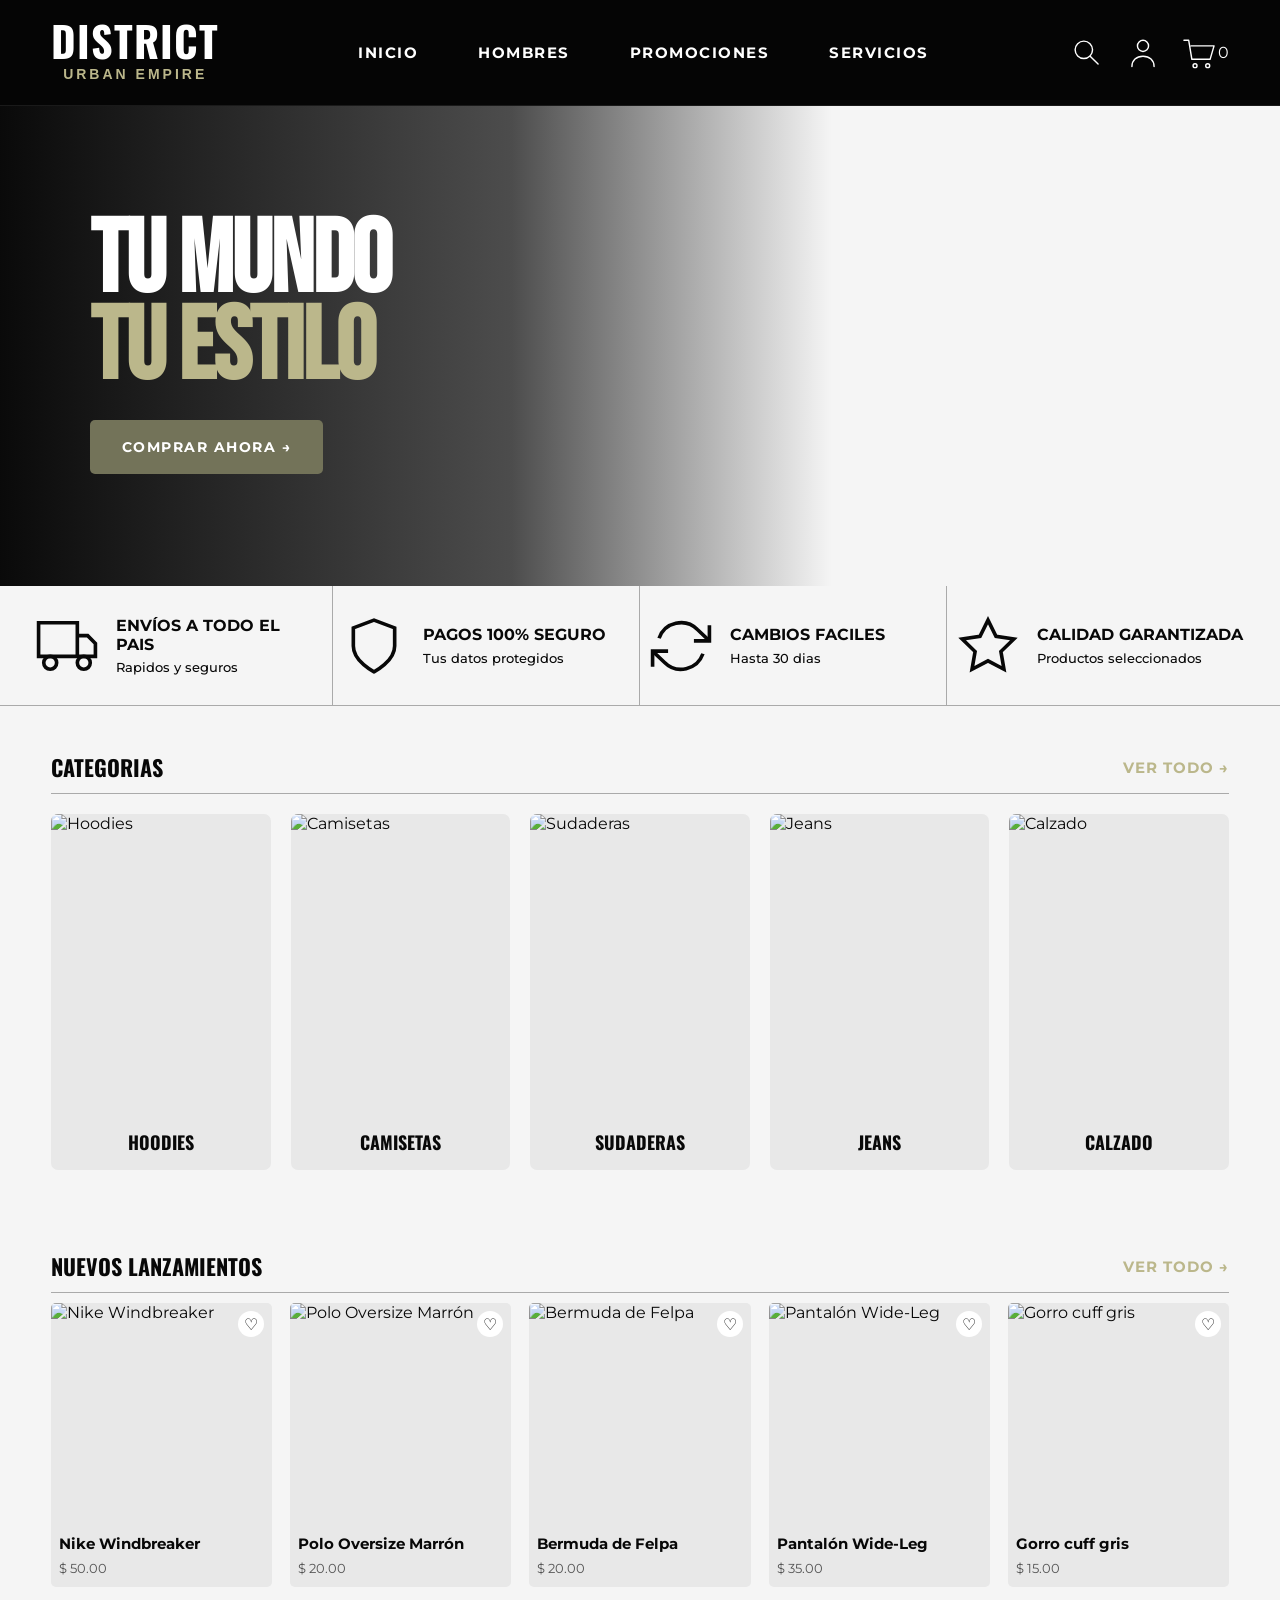
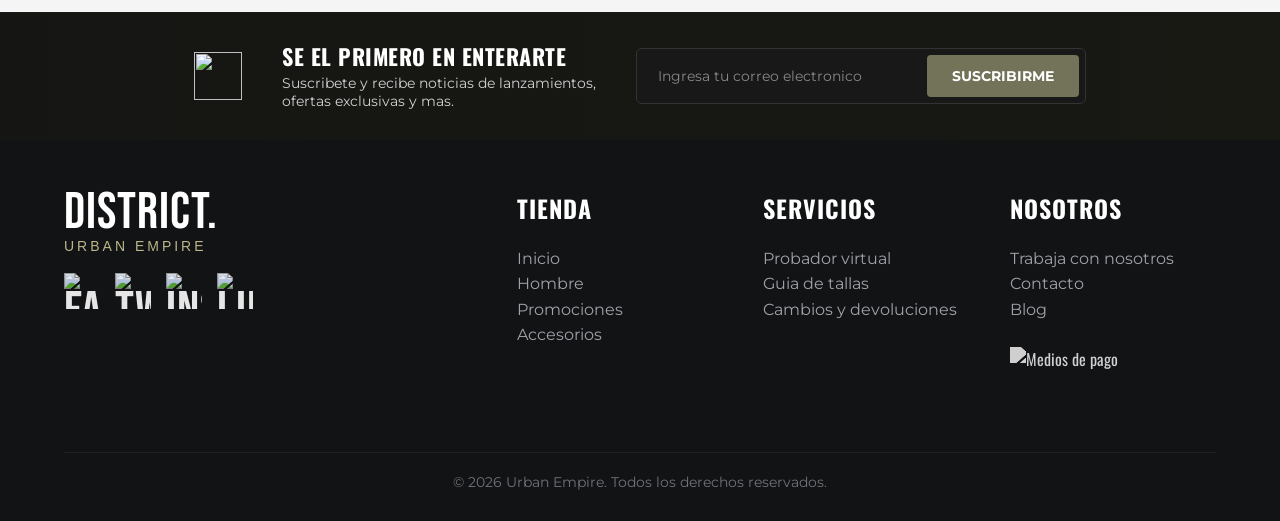
==== commit 28e9d503: "gg" ====
--- a/index.html
+++ b/index.html
@@ -3,142 +3,74 @@
 <head>
   <meta charset="utf-8">
   <meta name="viewport" content="width=device-width, initial-scale=1">
-  <title>District Urban Empire</title>
+  <title>District | Urban Empire</title>
   <link rel="stylesheet" href="style.css">
 </head>
-<body class="home-page">
-  <header class="site-header">
-    <a class="brand" href="index.html"><strong>DISTRICT</strong><small>URBAN EMPIRE</small></a>
-    <nav>
-      <a href="index.html">INICIO</a>
-      <a href="hombres.html">HOMBRES</a>
-      <a href="hombres.html">PROMOCIONES</a>
-      <a href="hombres.html">SERVICIOS</a>
-    </nav>
-    <div class="actions">
-      <!-- Ícono Buscar -->
-      <button aria-label="Buscar">
-        <svg viewBox="0 0 48 48" aria-hidden="true">
-          <circle cx="20" cy="20" r="11"/>
-          <path d="M28 28l10 10"/>
-        </svg>
-      </button>
+<body>
+  <div id="site-header"></div>
 
-      <!-- Ícono Cuenta -->
-      <button aria-label="Mi cuenta">
-        <svg viewBox="0 0 48 48" aria-hidden="true">
-          <circle cx="24" cy="15" r="7"/>
-          <path d="M10 41c0-8 5.7-13 14-13s14 5 14 13"/>
-        </svg>
-      </button>
+  <section class="hero">
+    <div class="hero-copy">
+      <h1>TU MUNDO<br><em>TU ESTILO</em></h1>
+      <a href="hombres.html" class="olive-button">COMPRAR AHORA →</a>
+    </div>
+  </section>
 
-      <!-- Ícono Carrito -->
-      <button aria-label="Carrito">
-        <svg viewBox="0 0 48 48" aria-hidden="true">
-          <path d="M5 8h6l4 24h23l5-17H14"/>
-          <circle cx="19" cy="40" r="2.5"/>
-          <circle cx="35" cy="40" r="2.5"/>
-        </svg>
-      </button>
+  <section class="benefits">
+    <div class="service">
+      <svg viewBox="0 0 24 24"><path d="M1 3h15v13H1zM16 8h4l3 3v5h-7V8z"/><circle cx="5.5" cy="18.5" r="2.5"/><circle cx="18.5" cy="18.5" r="2.5"/></svg>
+      <div><b>ENVÍOS A TODO EL PAIS</b><small>Rapidos y seguros</small></div>
     </div>
-  </header>
+    <div class="service">
+      <svg viewBox="0 0 24 24"><path d="M12 22s8-4 8-10V5l-8-3-8 3v7c0 6 8 10 8 10z"/></svg>
+      <div><b>PAGOS 100% SEGURO</b><small>Tus datos protegidos</small></div>
+    </div>
+    <div class="service">
+      <svg viewBox="0 0 24 24"><path d="M23 4v6h-6M1 20v-6h6"/><path d="M3.51 9a9 9 0 0 1 14.85-3.36L23 10M1 14l4.64 4.36A9 9 0 0 0 20.49 15"/></svg>
+      <div><b>CAMBIOS FACILES</b><small>Hasta 30 dias</small></div>
+    </div>
+    <div class="service">
+      <svg viewBox="0 0 24 24"><polygon points="12 2 15.09 8.26 22 9.27 17 14.14 18.18 21.02 12 17.77 5.82 21.02 7 14.14 2 9.27 8.91 8.26 12 2"/></svg>
+      <div><b>CALIDAD GARANTIZADA</b><small>Productos seleccionados</small></div>
+    </div>
+  </section>
 
-  <main>
-    <section class="hero">
-      <div class="hero-copy">
-        <h1 class="hero-title">TU MUNDO<br><em>TU ESTILO</em></h1>
-        <a class="olive-button" href="hombres.html">COMPRAR AHORA <span>→</span></a>
-      </div>
-    </section>
+  <section class="home-section">
+    <div class="section-title">
+      <h2>CATEGORIAS</h2>
+      <a href="hombres.html">VER TODO →</a>
+    </div>
+    <div class="category-grid">
+      <a href="producto.html?id=windbreaker" class="category-card">
+        <img src="https://www.figma.com/api/mcp/asset/ce45ed99-3b33-439f-8089-ed0f44a17b67.png" alt="Hoodies">
+        <b>HOODIES</b>
+      </a>
+      <a href="producto.html?id=brown-polo" class="category-card">
+        <img src="https://www.figma.com/api/mcp/asset/467874e9-3bec-4ca2-ab7d-57b7b1424498.png" alt="Camisetas">
+        <b>CAMISETAS</b>
+      </a>
+      <a href="producto.html?id=shorts" class="category-card">
+        <img src="https://www.figma.com/api/mcp/asset/e42c0d7a-1e4d-447d-b828-ed0df0ee39a8.png" alt="Sudaderas">
+        <b>SUDADERAS</b>
+      </a>
+      <a href="producto.html?id=wide-leg" class="category-card">
+        <img src="https://www.figma.com/api/mcp/asset/33ac37b8-2c54-462e-80c9-a2292ee8e294.png" alt="Jeans">
+        <b>JEANS</b>
+      </a>
+      <a href="producto.html?id=beanie" class="category-card">
+        <img src="https://www.figma.com/api/mcp/asset/3165740d-cf78-4275-8f8f-5df54e3ff880.png" alt="Calzado">
+        <b>CALZADO</b>
+      </a>
+    </div>
+  </section>
 
-    <section class="benefits">
-      <article class="service">
-        <svg viewBox="0 0 24 24" aria-hidden="true">
-          <path d="M14 18V6a2 2 0 0 0-2-2H4a2 2 0 0 0-2 2v11a1 1 0 0 0 1 1h2"/>
-          <path d="M15 18H9"/>
-          <path d="M19 18h2a1 1 0 0 0 1-1v-3.65a1 1 0 0 0-.22-.624l-3.48-4.35A1 1 0 0 0 17.52 8H14"/>
-          <circle cx="17" cy="18" r="2"/>
-          <circle cx="7" cy="18" r="2"/>
-        </svg>
-        <div>
-          <b>ENVÍOS NACIONALES</b>
-          <small>Rápidos y seguros</small>
-        </div>
-      </article>
-
-      <article class="service">
-        <svg viewBox="0 0 24 24" aria-hidden="true">
-          <path d="M20 13c0 5-3.5 7.5-7.66 8.95a1 1 0 0 1-.67-.01C7.5 20.5 4 18 4 13V6a1 1 0 0 1 1-1c2 0 4.5-1.2 6.24-2.72a1.17 1.17 0 0 1 1.52 0C14.51 3.81 17 5 19 5a1 1 0 0 1 1 1z"/>
-          <path d="m9 12 2 2 4-4"/>
-        </svg>
-        <div>
-          <b>PAGOS 100% SEGUROS</b>
-          <small>Tus datos protegidos</small>
-        </div>
-      </article>
-
-      <article class="service">
-        <svg viewBox="0 0 24 24" aria-hidden="true">
-          <path d="M3 12a9 9 0 0 1 15-6.7L21 8"/>
-          <path d="M21 3v5h-5"/>
-          <path d="M21 12a9 9 0 0 1-15 6.7L3 16"/>
-          <path d="M3 21v-5h5"/>
-        </svg>
-        <div>
-          <b>CAMBIOS FÁCILES</b>
-          <small>Hasta 30 días</small>
-        </div>
-      </article>
-
-      <article class="service">
-        <svg viewBox="0 0 24 24" aria-hidden="true">
-          <circle cx="12" cy="8" r="6"/>
-          <path d="M15.477 12.89 17 22l-5-3-5 3 1.523-9.11"/>
-        </svg>
-        <div>
-          <b>CALIDAD GARANTIZADA</b>
-          <small>Productos seleccionados</small>
-        </div>
-      </article>
-    </section>
-
-    <section class="home-section">
-      <div class="section-title">
-        <h2>CATEGORÍAS</h2>
-        <a href="hombres.html">VER TODO →</a>
-      </div>
-      <div class="category-grid">
-        <a class="category-card" href="hombres.html">
-          <img src="https://www.figma.com/api/mcp/asset/40ea4008-83d9-4fd1-8ca2-f53695526418.png" alt="Hoodie negro">
-          <b>HOODIES</b>
-        </a>
-        <a class="category-card" href="hombres.html">
-          <img src="https://www.figma.com/api/mcp/asset/78cfeae6-76e9-4f98-8f9e-013a97b23f63.png" alt="Camiseta negra">
-          <b>CAMISETAS</b>
-        </a>
-        <a class="category-card" href="hombres.html">
-          <img src="https://www.figma.com/api/mcp/asset/fadc2644-0bdc-4bd6-b1c0-edb4bd8b099f.png" alt="Sudadera negra">
-          <b>SUDADERAS</b>
-        </a>
-        <a class="category-card" href="hombres.html">
-          <img src="https://www.figma.com/api/mcp/asset/b9c7c96d-d3e4-438a-9bdb-d322fb8b539f.png" alt="Jeans negros">
-          <b>JEANS</b>
-        </a>
-        <a class="category-card" href="hombres.html">
-          <img src="https://www.figma.com/api/mcp/asset/064d758c-7958-4897-aeb9-314f338a49d7.png" alt="Calzado blanco">
-          <b>CALZADO</b>
-        </a>
-      </div>
-    </section>
-
-    <section class="home-section">
-      <div class="section-title">
-        <h2>NUEVOS LANZAMIENTOS</h2>
-        <a href="hombres.html">VER TODO →</a>
-      </div>
-      <div class="product-grid home-products new-releases" data-products="new"></div>
-    </section>
-  </main>
+  <section class="home-section">
+    <div class="section-title">
+      <h2>NUEVOS LANZAMIENTOS</h2>
+      <a href="hombres.html">VER TODO →</a>
+    </div>
+    <div class="product-grid home-products" data-products="new"></div>
+  </section>
 
   <div id="site-footer"></div>
   <script src="script.js"></script>
--- a/style.css
+++ b/style.css
@@ -1,11 +1,13 @@
-@import url('https://fonts.googleapis.com/css2?family=Barlow:wght@400;500;700&family=Bebas+Neue&family=Montserrat:wght@500;600;700&family=Oswald:wght@400;500;600;700&display=swap');
+@import url('https://fonts.googleapis.com/css2?family=Barlow:wght@400;500;700&family=Bebas+Neue&family=Montserrat:wght@400;500;600;700&family=Oswald:wght@400;500;600;700&display=swap');
 
 :root {
   --paper: #f5f5f5;
   --ink: #080808;
   --olive: #737359;
+  --dark-olive: #474b35;
   --gold: #bbb78b;
   --card: #e8e8e8;
+  --text-gray: #222222;
 }
 
 * { box-sizing: border-box; }
@@ -17,14 +19,8 @@
   font-family: Montserrat, Arial, sans-serif;
 }
 
-a {
-  color: inherit;
-  text-decoration: none;
-}
-
-button, select, input, textarea {
-  font: inherit;
-}
+a { color: inherit; text-decoration: none; }
+button, select, input, textarea { font: inherit; }
 
 /* =========================================
    1. HEADER
@@ -43,74 +39,22 @@
   gap: 5%;
 }
 
-.brand {
-  width: auto;
-  text-align: center;
-  font-family: Oswald, sans-serif;
-  line-height: .85;
-}
-
-.brand strong {
-  display: block;
-  font-size: 42px;
-  letter-spacing: 1px;
-}
-
-.brand small {
-  display: block;
-  color: var(--gold);
-  font: 700 14px Roboto, Arial, sans-serif;
-  letter-spacing: 3px;
-  margin-top: 7px;
-}
-
-.site-header nav {
-  display: flex;
-  justify-content: center;
-  gap: clamp(24px, 5vw, 60px);
-  flex: 1;
-}
-
-.site-header nav a {
-  font-size: 15px;
-  font-weight: 700;
-  letter-spacing: 1.5px;
-  transition: color 0.2s ease;
-}
-
-.site-header nav a:hover {
-  color: var(--gold);
-}
-
-.actions {
-  display: flex;
-  align-items: center;
-  gap: 18px;
-}
-
-.actions button {
-  width: 38px;
-  height: 38px;
-  padding: 0;
-  border: 0;
-  background: transparent;
-  display: grid;
-  place-items: center;
-  cursor: pointer;
-}
-
-.actions svg {
-  width: 38px;
-  height: 38px;
-  fill: none;
-  stroke: #fff;
-  stroke-width: 1.8;
-  stroke-linecap: round;
-  stroke-linejoin: round;
-}
-
-/* =========================================
-   2. HERO
+.brand { width: auto; text-align: center; font-family: Oswald, sans-serif; line-height: .85; }
+.brand strong { display: block; font-size: 42px; letter-spacing: 1px; }
+.brand small { display: block; color: var(--gold); font: 700 14px Roboto, Arial, sans-serif; letter-spacing: 3px; margin-top: 7px; }
+
+.site-header nav { display: flex; justify-content: center; gap: clamp(24px, 5vw, 60px); flex: 1; }
+.site-header nav a { font-size: 15px; font-weight: 700; letter-spacing: 1.5px; transition: color 0.2s ease; }
+.site-header nav a:hover { color: var(--gold); }
+
+.actions { display: flex; align-items: center; gap: 18px; }
+.actions button { width: 38px; height: 38px; padding: 0; border: 0; background: transparent; display: grid; place-items: center; cursor: pointer; }
+.actions svg { width: 38px; height: 38px; fill: none; stroke: #fff; stroke-width: 1.8; stroke-linecap: round; stroke-linejoin: round; pointer-events: none; }
+.actions a { display: flex; align-items: center; justify-content: center; position: relative; cursor: pointer; }
+.actions a svg { pointer-events: none; }
+
+/* =========================================
+   2. HERO & PORTADAS
    ========================================= */
 .hero {
   height: 480px;
@@ -122,50 +66,26 @@
   background-repeat: no-repeat;
 }
 
-.hero-copy {
-  padding: 0 7%;
-  width: 100%;
-}
-
-.hero h1, .hero-title {
-  margin: 0;
-  color: #fff;
-  font-family: 'Bebas Neue', sans-serif;
-  font-size: clamp(75px, 8vw, 108px);
-  font-weight: 900;
-  line-height: 0.85;
-  letter-spacing: -2px;
-}
-
-.hero h1 em {
-  color: var(--gold);
-  font-style: normal;
-}
+.hero-copy { padding: 0 7%; width: 100%; }
+.hero h1, .hero-title { margin: 0; color: #fff; font-family: 'Bebas Neue', sans-serif; font-size: clamp(75px, 8vw, 108px); font-weight: 900; line-height: 0.85; letter-spacing: -2px; }
+.hero h1 em { color: var(--gold); font-style: normal; }
 
 .olive-button {
-  display: inline-flex;
-  align-items: center;
-  justify-content: center;
-  gap: 16px;
-  background: var(--olive);
-  border: 0;
-  border-radius: 5px;
-  color: #fff;
-  font: 700 14px Montserrat, sans-serif;
-  letter-spacing: 1.5px;
-  padding: 18px 32px;
-  cursor: pointer;
-  transition: background 0.2s ease, transform 0.2s ease;
-}
-
-.olive-button:hover {
-  background: #86866b;
-  transform: translateY(-2px);
-}
-
-.hero .olive-button {
-  margin-top: 28px;
-}
+  display: inline-flex; align-items: center; justify-content: center; gap: 16px;
+  background: var(--olive); border: 0; border-radius: 5px; color: #fff;
+  font: 700 14px Montserrat, sans-serif; letter-spacing: 1.5px; padding: 18px 32px;
+  cursor: pointer; transition: background 0.2s, transform 0.2s; margin-top: 28px;
+}
+.olive-button:hover { background: #86866b; transform: translateY(-2px); }
+
+.portada-unica-catalogo {
+  width: 100%; height: 220px; display: flex; flex-direction: column; justify-content: center; padding: 0 4%;
+  background: linear-gradient(90deg, rgba(5,5,5,0.95) 0%, rgba(5,5,5,0.6) 50%, transparent 80%), url('https://www.figma.com/api/mcp/asset/3580514c-d41a-428c-92a4-3ebf1d80e30e.png');
+  background-position: center 20%; background-size: cover; background-repeat: no-repeat; border-bottom: 1px solid #1a1a1a;
+  position: relative; overflow: hidden;
+}
+.portada-unica-catalogo .titulo-portada { font-family: 'Bebas Neue', sans-serif; font-size: 72px; color: #fff; margin: 0; line-height: 0.9; }
+.portada-unica-catalogo .sub-portada { font-family: 'Oswald', sans-serif; font-size: 14px; color: var(--gold); margin-top: 8px; letter-spacing: 2px; font-weight: 700; }
 
 /* =========================================
    3. BENEFICIOS Y SECCIONES
@@ -187,368 +107,525 @@
   padding: 0 10px;
   height: 120px;
 }
-
-.benefits .service:last-child {
-  border-right: 0;
-}
-
-.benefits .service>svg {
-  width: 62px;
-  height: 62px;
-  fill: none;
-  stroke: #080808;
-  stroke-width: 1.4;
-}
-
-.benefits .service>div {
+.benefits .service:last-child { border-right: 0; }
+.benefits .service>svg { width: 62px; height: 62px; fill: none; stroke: #080808; stroke-width: 1.4; }
+.benefits .service>div { display: flex; flex-direction: column; gap: 5px; }
+.benefits .service b { font: 700 16px Montserrat, Arial, sans-serif; line-height: 1.15; }
+.benefits .service small { font: 500 13px Montserrat, Arial, sans-serif; }
+
+.home-section { padding: 45px 4% 15px; }
+.section-title { display: flex; align-items: center; justify-content: space-between; border-bottom: 1px solid #aaa; padding-bottom: 10px; }
+.section-title h2 { font: 700 22px 'Oswald', sans-serif; margin: 0; }
+.section-title a { font-size: 15px; color: var(--gold); font-weight: 700; letter-spacing: 1px; }
+
+/* =========================================
+   4. CATEGORÍAS & PRODUCTOS
+   ========================================= */
+.category-grid { display: grid; grid-template-columns: repeat(5, 1fr); gap: 20px; margin: 20px 0; }
+.category-card { background: var(--card); border-radius: 7px; overflow: hidden; position: relative; transition: transform 0.3s ease; }
+.category-card:hover { transform: translateY(-4px); box-shadow: 0 12px 24px rgba(0, 0, 0, 0.15); }
+.category-card img { display: block; width: 100%; height: 300px; object-fit: cover; }
+.category-card b { display: block; text-align: center; padding: 15px 12px; font: 700 18px Oswald, sans-serif; }
+
+.product-grid { display: grid; grid-template-columns: repeat(4, 1fr); gap: 18px; padding: 10px 0; }
+.home-products { grid-template-columns: repeat(5, 1fr); }
+
+.product-card { background: var(--card); border-radius: 5px; overflow: hidden; position: relative; transition: transform 0.3s ease; }
+.product-card:hover { transform: translateY(-3px); box-shadow: 0 6px 14px rgba(0, 0, 0, 0.1); }
+.product-card img { display: block; width: 100%; aspect-ratio: 1/1; height: auto !important; object-fit: cover; }
+.product-card .card-copy { padding: 10px 8px; font: 14px Oswald, sans-serif; color: #444; }
+.product-card .card-copy strong { display: block; font-size: 15px; margin-bottom: 3px; color: var(--ink); white-space: nowrap; overflow: hidden; text-overflow: ellipsis; font-family: 'Montserrat', sans-serif; font-weight: 700; }
+.product-card .card-copy span { font-size: 13px; font-family: 'Montserrat', sans-serif; color: #555; }
+.product-card .heart { position: absolute; right: 8px; top: 8px; font-size: 16px; background: #fff; border-radius: 50%; width: 26px; height: 26px; display: flex; align-items: center; justify-content: center; cursor: pointer; z-index: 2; }
+
+/* =========================================
+   5. PÁGINA DE PRODUCTO INDIVIDUAL
+   ========================================= */
+.product-detail-container { display: flex; gap: 50px; padding: 0 5% 50px; max-width: 1250px; margin: 0 auto; }
+.product-gallery { flex: 1; }
+.main-image { width: 100%; height: auto; background: var(--card); margin-bottom: 15px; object-fit: cover; aspect-ratio: 4/4; border-radius: 6px; }
+.thumbnails { display: grid; grid-template-columns: repeat(3, 1fr); gap: 15px; }
+.thumbnails img { width: 100%; aspect-ratio: 4/3; object-fit: cover; cursor: pointer; background: var(--card); border: 2px solid transparent; border-radius: 4px; transition: border-color 0.2s; }
+.thumbnails img:hover { border-color: var(--olive); }
+
+.product-info { flex: 1.1; display: flex; flex-direction: column; justify-content: center; }
+.product-info h1 { font-family: 'Montserrat', sans-serif; font-size: 32px; font-weight: 800; margin: 0 0 10px; text-transform: uppercase; color: #000; letter-spacing: -0.5px; }
+.product-info .price { font-family: 'Montserrat', sans-serif; font-size: 24px; color: var(--olive); font-weight: 700; margin-bottom: 20px; }
+.product-info p { font-size: 17px; color: var(--text-gray); line-height: 1.6; margin-bottom: 25px; font-weight: 500; }
+
+.product-info ul { list-style-type: disc; padding-left: 22px; margin-bottom: 30px; }
+.product-info li { font-size: 16px; margin-bottom: 14px; color: var(--text-gray); font-weight: 500; }
+.product-info li strong { color: #000; font-weight: 700; }
+
+.divider { border: 0; border-top: 1px solid #ccc; margin: 0 0 25px 0; width: 100%; }
+
+.color-selection { margin-bottom: 30px; }
+.color-selection strong { font-size: 15px; font-weight: 700; color: #000; }
+.swatches { display: flex; gap: 10px; margin-top: 10px; flex-wrap: wrap; }
+.swatches i { display: block; width: 20px; height: 20px; border-radius: 50%; cursor: pointer; box-shadow: inset 0 0 0 1px rgba(0,0,0,0.1); transition: transform 0.2s; }
+.swatches i:nth-child(1) { background: #4A3B32; }
+.swatches i:nth-child(2) { background: #6B2D31; }
+.swatches i:nth-child(3) { background: #000000; }
+.swatches i:nth-child(4) { background: #464B35; }
+.swatches i:nth-child(5) { background: #3B4B42; }
+.swatches i:nth-child(6) { background: #224488; }
+.swatches i:nth-child(7) { background: #D5B895; }
+.swatches i:nth-child(8) { background: #FF5500; }
+.swatches i:nth-child(9) { background: #660000; }
+.swatches i:hover { transform: scale(1.15); }
+
+.add-to-cart-row { display: flex; gap: 15px; align-items: center; }
+.quantity-control { display: flex; align-items: center; border: 1px solid #ccc; border-radius: 4px; overflow: hidden; height: 50px; background: #fff; }
+.quantity-control button { width: 40px; height: 100%; background: #fff; border: none; cursor: pointer; font-size: 20px; }
+.quantity-control input { width: 45px; height: 100%; border: none; border-left: 1px solid #ccc; border-right: 1px solid #ccc; text-align: center; font-size: 16px; font-weight: 700; pointer-events: none; }
+
+.btn-add-cart { flex: 1; background: var(--dark-olive); color: #fff; border: none; border-radius: 4px; font-weight: 700; font-size: 15px; cursor: pointer; height: 50px; transition: background 0.2s; }
+.btn-add-cart:hover { background: #353827; }
+.btn-icon { width: 50px; height: 50px; border: 1px solid #000; background: #fff; border-radius: 4px; display: grid; place-items: center; cursor: pointer; }
+
+/* PRODUCTOS RELACIONADOS */
+.related-products-section { padding: 20px 2% 60px; max-width: 100%; margin: 0 auto; }
+.title-with-lines { display: flex; align-items: center; text-align: center; margin-bottom: 40px; }
+.title-with-lines::before, .title-with-lines::after { content: ''; flex: 1; border-bottom: 2px solid #eaeaea; }
+.title-with-lines h2 { margin: 0 30px; font-family: 'Oswald', sans-serif; font-size: 22px; color: #111; letter-spacing: 1px; }
+.related-products-section .product-grid { grid-template-columns: repeat(5, 1fr); gap: 20px; }
+
+/* =========================================
+   6. CARRITO
+   ========================================= */
+.cart-page { padding: 60px 5% 100px; max-width: 1400px; margin: 0 auto; }
+.cart-container { display: flex; gap: 60px; align-items: flex-start; }
+.cart-items { flex: 2; }
+
+.cart-row {
+  display: grid !important;
+  grid-template-columns: 100px 1fr auto !important;
+  gap: 20px !important;
+  padding: 20px 0 !important;
+  border-bottom: 1px solid #ddd !important;
+  align-items: center !important;
+}
+
+.cart-row img {
+  width: 100px !important;
+  height: 120px !important;
+  object-fit: cover !important;
+  border-radius: 4px !important;
+  display: block !important;
+}
+
+.cart-row h3 { font-family: 'Oswald', sans-serif; font-size: 18px; margin: 0 0 5px 0; }
+.cart-row .price { font-size: 16px; color: var(--olive); }
+
+.cart-controls {
+  display: flex !important;
+  align-items: center !important;
+  gap: 10px !important;
+}
+.cart-controls button { background: #eee; border: 1px solid #ddd; border-radius: 4px; width: 30px; height: 30px; cursor: pointer; font-weight: bold; }
+.cart-controls .remove { background: none; border: none; color: #999; text-decoration: underline; margin-left: 15px; width: auto; }
+
+.cart-summary { flex: 1; background: #f9f9f9; padding: 35px; border-radius: 8px; border: 1px solid #eaeaea; position: sticky; top: 130px; }
+.cart-summary h2 { font-family: 'Oswald', sans-serif; font-size: 28px; margin: 0 0 25px; border-bottom: 2px solid #000; padding-bottom: 15px; }
+.summary-row { display: flex; justify-content: space-between; font-size: 18px; margin-bottom: 18px; color: #444; }
+.total-row { font-size: 26px; font-weight: 700; color: #000; border-top: 1px solid #ccc; padding-top: 20px; margin-top: 20px; margin-bottom: 35px; }
+.btn-checkout { display: block; width: 100%; background: var(--ink); color: #fff; text-align: center; padding: 20px; font-family: 'Montserrat', sans-serif; font-weight: 700; font-size: 17px; border-radius: 4px; cursor: pointer; border: none; }
+
+/* Estado Vacío del Carrito */
+.empty-cart-state {
   display: flex;
   flex-direction: column;
-  gap: 5px;
-}
-
-.benefits .service b {
-  font: 700 16px Montserrat, Arial, sans-serif;
-  line-height: 1.15;
-}
-
-.benefits .service small {
-  font: 500 13px Montserrat, Arial, sans-serif;
-}
-
-.home-section {
-  padding: 45px 4% 15px;
-}
-
-.section-title, .catalog-toolbar {
-  display: flex;
-  align-items: center;
-  justify-content: space-between;
-  border-bottom: 1px solid #aaa;
-  padding-bottom: 10px;
-}
-
-.section-title h2, .catalog-toolbar {
-  font: 700 22px 'Oswald', sans-serif;
-  margin: 0;
-}
-
-.section-title a {
-  font-size: 11px;
-  color: var(--gold);
-  font-weight: 700;
-}
-
-/* =========================================
-   4. CATEGORÍAS Y PRODUCTOS
-   ========================================= */
-.category-grid {
-  display: grid;
-  grid-template-columns: repeat(5, 1fr);
-  gap: 20px;
-  margin: 20px 0;
-}
-
-.category-card {
-  background: var(--card);
-  border-radius: 7px;
-  overflow: hidden;
-  position: relative;
-}
-
-.category-card img {
-  display: block;
-  width: 100%;
-  height: 300px;
-  object-fit: cover;
-}
-
-.category-card b {
-  display: block;
-  text-align: center;
-  padding: 12px;
-  font: 700 14px Oswald, sans-serif;
-}
-
-.product-grid {
-  display: grid;
-  grid-template-columns: repeat(4, 1fr);
-  gap: 20px;
-  padding: 14px 0;
-}
-
-.home-products {
-  grid-template-columns: repeat(5, 1fr);
-}
-
-.product-card {
-  background: var(--card);
-  border-radius: 7px;
-  overflow: hidden;
-  position: relative;
-  transition: transform 0.3s ease, box-shadow 0.3s ease;
-}
-
-.product-card:hover {
-  transform: translateY(-4px);
-  box-shadow: 0 12px 24px rgba(0, 0, 0, 0.15);
-}
-
-.product-card img {
-  display: block;
-  width: 100%;
-  height: 380px;
-  object-fit: cover;
-  transition: transform 0.3s ease;
-}
-
-.product-card:hover img {
-  transform: scale(1.05);
-}
-
-.product-card .card-copy {
-  padding: 12px 14px;
-  font: 14px Oswald, sans-serif;
-}
-
-.product-card .card-copy strong {
-  display: block;
-  font-size: 15px;
-  margin-bottom: 4px;
-}
-
-.product-card .heart {
-  position: absolute;
-  right: 12px;
-  top: 10px;
-  font-size: 20px;
-  background: #fff;
-  border-radius: 50%;
-  width: 32px;
-  height: 32px;
-  display: flex;
   align-items: center;
   justify-content: center;
-}
-
-/* =========================================
-   5. NEWSLETTER
+  text-align: center;
+  padding: 60px 20px;
+  background: #fff;
+  border-radius: 8px;
+  border: 1px solid #eaeaea;
+  width: 100%;
+}
+.empty-cart-state svg { margin-bottom: 20px; }
+.empty-cart-state h3 { font-family: 'Oswald', sans-serif; font-size: 26px; letter-spacing: 1px; color: var(--ink); margin: 0 0 10px 0; }
+.empty-cart-state p { font-family: 'Montserrat', sans-serif; font-size: 15px; color: #666; margin: 0 0 25px 0; }
+
+/* =========================================
+   7. NEWSLETTER & FOOTER
    ========================================= */
 .newsletter {
   position: relative;
   overflow: hidden;
-  background-image: linear-gradient(90deg, rgba(24, 25, 19, .4), rgba(24, 25, 19, .9)), url('https://www.figma.com/api/mcp/asset/a5017f71-499b-4f1b-b279-d16083246b93.png');
+  background-image: linear-gradient(90deg, rgba(24, 25, 19, .6), rgba(24, 25, 19, .95)), url('https://www.figma.com/api/mcp/asset/a5017f71-499b-4f1b-b279-d16083246b93.png');
   background-position: center;
   background-size: cover;
-  height: 70px;
+  padding: 30px 5%;
   display: flex;
   align-items: center;
   justify-content: center;
-  gap: 45px;
+  gap: 40px;
   font-family: Oswald, sans-serif;
   color: #fff;
-  margin-top: 40px;
-}
-
-.newsletter b {
-  font-size: 18px;
-}
-
-.newsletter small {
-  display: block;
-  font-size: 11px;
-}
+}
+
+.newsletter img, .newsletter svg {
+  width: 48px !important;
+  height: 48px !important;
+  object-fit: contain;
+  flex-shrink: 0;
+}
+
+.newsletter-copy { display: flex; flex-direction: column; }
+.newsletter b { display: block; font-size: 22px; line-height: 1.2; letter-spacing: 0.5px; }
+.newsletter small { display: block; font-size: 14px; margin-top: 4px; color: #d1d1d1; font-family: 'Montserrat', sans-serif; }
 
 .newsletter form {
   display: flex;
   align-items: center;
   background: #171817;
+  border: 1px solid #333;
   padding: 6px;
-  border-radius: 4px;
-  min-width: 390px;
-  height: 46px;
-}
-
-.newsletter input {
-  background: transparent;
-  border: 0;
-  padding: 8px;
-  color: #fff;
-  flex: 1;
-  font-family: Oswald, sans-serif;
-  font-size: 11px;
-}
+  border-radius: 6px;
+  width: 450px;
+  height: 56px;     
+}
+
+.newsletter input { background: transparent; border: 0; padding: 0 15px; color: #fff; flex: 1; font-family: 'Montserrat', sans-serif; font-size: 14px; outline: none; }
+.newsletter input::placeholder { color: #888; }
 
 .newsletter button {
   background: var(--olive);
   color: #fff;
   border: 0;
-  padding: 9px 22px;
-  border-radius: 5px;
-  font-size: 11px;
+  padding: 0 25px;
+  border-radius: 4px;
+  font-size: 14px; 
   font-family: Montserrat, sans-serif;
   font-weight: 700;
   cursor: pointer;
-}
-
-/* =========================================
-   6. FOOTER (ESCALADO Y PROPORCIONAL)
-   ========================================= */
-.site-footer {
+  height: 100%; 
+  transition: background 0.2s;
+}
+.newsletter button:hover { background: #86866b; }
+
+.site-footer { color: #fff; background-color: #121314; border-top: 1px solid #1a1a1a; }
+.footer-main { display: grid; grid-template-columns: 2fr 1fr 1fr 1fr; gap: 40px; padding: 50px 5% 30px 5%; font-family: Oswald, sans-serif; align-items: start; }
+.footer-main .footer-brand { font-size: 52px; font-family: 'Bebas Neue', Oswald, sans-serif; line-height: 0.9; margin-bottom: 15px; display: block; letter-spacing: 1px; }
+.footer-brand small { display: block; color: var(--gold); font-family: Roboto, Arial, sans-serif; font-size: 14px; letter-spacing: 3px; margin-top: 4px; }
+.footer-main h3 { font-family: Oswald, sans-serif; margin: 0 0 20px; font-size: 24px; letter-spacing: 1px; color: #fff; text-transform: uppercase; }
+.footer-main p, .footer-main li, .footer-main a { color: #a1a1aa; line-height: 1.6; margin: 0 0 10px 0; font-size: 16px; font-family: 'Montserrat', sans-serif; transition: color 0.2s; display: block; }
+.footer-main a:hover { color: #fff; }
+
+.footer-social { display: flex; gap: 15px; align-items: center; margin-top: 20px; }
+.footer-social img, .footer-social svg, .footer-social i { width: 36px !important; height: 36px !important; object-fit: contain; filter: brightness(0.9); transition: filter 0.3s, transform 0.2s; }
+.footer-social img:hover { filter: brightness(1.2); transform: translateY(-2px); }
+
+.footer-payments { display: block; height: 35px !important; width: auto !important; object-fit: contain; margin-top: 25px; filter: grayscale(100%) brightness(2); opacity: 0.8; }
+.copyright { grid-column: 1 / -1; text-align: center; color: #71717a; font-size: 14px; font-family: 'Montserrat', sans-serif; margin-top: 30px; padding-top: 20px; border-top: 1px solid #1f1f1f; }
+
+/* =========================================
+   8. ESTILOS DE FILTROS Y BARRA SUPERIOR
+   ========================================= */
+.catalog-toolbar {
+  display: flex;
+  justify-content: space-between;
+  align-items: center;
+  margin-bottom: 20px;
+  background: transparent;
+}
+
+.catalog-toolbar select {
+  padding: 8px 16px;
+  background: #fff;
+  border: 1px solid #ccc;
+  border-radius: 4px;
+  font-family: 'Montserrat', sans-serif;
+  font-size: 14px;
+  cursor: pointer;
+  outline: none;
+}
+
+.filters h2 {
+  font-family: 'Montserrat', sans-serif;
+  font-size: 21px;
+  font-weight: 800;
+  letter-spacing: -0.5px;
+  margin: 0 0 15px 0;
+  border-bottom: 2px solid #000;
+  padding-bottom: 8px;
+}
+
+.filters h3 {
+  font-family: 'Montserrat', sans-serif;
+  font-size: 17px;
+  font-weight: 700;
+  letter-spacing: 0.5px;
+  margin: 25px 0 12px 0;
+}
+
+.filters ul { list-style: none; padding: 0; margin: 0; }
+.filters li { font-size: 15px; color: #333; margin-bottom: 10px; font-family: 'Montserrat', sans-serif; font-weight: 500; }
+.filters label { display: flex; align-items: center; gap: 10px; cursor: pointer; font-size: 15px; font-weight: 500; }
+
+/* =========================================
+   9. LAYOUT DE HOMBRE (4 COLUMNAS)
+   ========================================= */
+.catalog-layout {
+  display: flex !important;
+  flex-direction: row !important;
+  gap: 75px !important; 
+  padding: 40px 5% !important; 
+  max-width: 1700px !important;
+  margin: 0 auto !important;
+  align-items: flex-start !important;
+}
+
+.filters { width: 240px !important; flex-shrink: 0 !important; }
+.catalog { flex: 1 !important; min-width: 0 !important; }
+.catalog .product-grid { display: grid !important; grid-template-columns: repeat(4, 1fr) !important; gap: 22px !important; }
+
+/* =========================================
+   10. ESTILO MINIMALISTA URBANO PARA CHECKOUT
+   ========================================= */
+.checkout-container-minimal {
+  display: flex;
+  gap: 50px;
+  padding: 60px 5%;
+  max-width: 1400px;
+  margin: 0 auto;
+  align-items: flex-start;
+}
+
+.checkout-box, .invoice {
+  flex: 1;
+  background: #ffffff;
+  padding: 40px;
+  border-radius: 6px;
+  border: 1px solid #e0e0e0;
+}
+
+.checkout-box h2, .invoice h2, .feedback-minimal h2 {
+  font-family: 'Oswald', sans-serif;
+  font-size: 24px;
+  margin: 0 0 25px 0;
+  border-bottom: 2px solid var(--ink);
+  padding-bottom: 12px;
+  letter-spacing: 1px;
+}
+
+#checkout-form {
+  display: flex;
+  flex-direction: column;
+  gap: 16px;
+}
+
+#checkout-form label {
+  display: flex;
+  flex-direction: column;
+  gap: 6px;
+  font-family: 'Montserrat', sans-serif;
+  font-size: 13px;
+  font-weight: 700;
+  color: #222;
+}
+
+#checkout-form input {
+  padding: 14px;
+  border: 1px solid #ccc;
+  border-radius: 4px;
+  font-size: 14px;
+  background: #fafafa;
+  outline: none;
+  font-family: 'Montserrat', sans-serif;
+}
+
+#checkout-form input:focus {
+  border-color: var(--olive);
+  background: #fff;
+}
+
+.form-row {
+  display: grid;
+  grid-template-columns: 1fr 1fr;
+  gap: 15px;
+}
+
+#checkout-form .olive-button {
+  width: 100%;
+  margin-top: 10px;
+}
+
+/* Factura minimalista sin cuadrados y con cupón */
+.invoice h3 {
+  font-family: 'Montserrat', sans-serif;
+  font-size: 13px;
+  font-weight: 700;
+  color: #555;
+  margin: 15px 0 8px 0;
+  letter-spacing: 0.5px;
+}
+
+.invoice p {
+  font-size: 14px;
+  color: #666;
+  margin: 5px 0;
+  font-family: 'Montserrat', sans-serif;
+}
+
+.invoice hr {
+  border: 0;
+  border-top: 1px solid #eee;
+  margin: 20px 0;
+}
+
+.invoice-items-list {
+  display: flex;
+  flex-direction: column;
+  gap: 6px;
+}
+
+.invoice-item-row {
+  display: flex;
+  justify-content: space-between;
+  font-size: 14px;
+  color: #333;
+  padding: 6px 0;
+  border-bottom: 1px solid #f0f0f0;
+  font-family: 'Montserrat', sans-serif;
+}
+
+.coupon-section {
+  display: flex;
+  gap: 10px;
+  margin: 15px 0 2px 0;
+}
+
+.coupon-section input {
+  flex: 1;
+  padding: 12px;
+  border: 1px solid #ccc;
+  border-radius: 4px;
+  font-family: 'Montserrat', sans-serif;
+  font-size: 13px;
+  background: #fafafa;
+  outline: none;
+}
+
+.coupon-section input:focus {
+  border-color: var(--olive);
+  background: #fff;
+}
+
+.coupon-section button {
+  background: var(--ink);
   color: #fff;
-  background-color: #121314;
-  border-top: 1px solid #1a1a1a;
-}
-
-.footer-main {
-  display: grid;
-  grid-template-columns: 1.5fr 1fr 1fr 1.5fr; 
-  gap: 40px;
-  padding: 60px 5% 30px 5%;
-  font-family: Oswald, sans-serif;
-  align-items: start;
-}
-
-.footer-main .footer-brand {
-  font-size: 42px; 
-  font-family: 'Bebas Neue', Oswald, sans-serif;
-  line-height: 1;
-  margin-bottom: 5px;
+  border: none;
+  padding: 0 18px;
+  border-radius: 4px;
+  font-family: 'Montserrat', sans-serif;
+  font-weight: 700;
+  font-size: 13px;
+  cursor: pointer;
+  transition: background 0.2s;
+}
+
+.coupon-section button:hover {
+  background: var(--olive);
+}
+
+.summary-row {
+  display: flex;
+  justify-content: space-between;
+  font-size: 15px;
+  color: #555;
+  margin-bottom: 10px;
+  font-family: 'Montserrat', sans-serif;
+}
+
+.total-row {
+  display: flex;
+  justify-content: space-between;
+  font-size: 20px;
+  font-weight: 700;
+  color: #000;
+  border-top: 2px solid #000;
+  padding-top: 15px;
+  margin-top: 20px;
+  font-family: 'Oswald', sans-serif;
+  letter-spacing: 1px;
+}
+
+/* Encuesta minimalista */
+.feedback-minimal {
+  max-width: 1320px;
+  margin: 0 auto 80px auto;
+  background: #ffffff;
+  padding: 45px;
+  border-radius: 6px;
+  border: 1px solid #e0e0e0;
+  width: 90%;
+}
+
+.feedback-sub {
+  margin: -15px 0 25px 0;
+  color: #666;
+  font-size: 14px;
+}
+
+.feedback-minimal label {
   display: block;
-}
-
-.footer-brand small {
-  display: block;
-  color: var(--gold);
-  font-family: Roboto, Arial, sans-serif;
-  font-size: 14px; 
-  letter-spacing: 2px;
-  margin-top: 4px;
-}
-
-.footer-main h3 {
-  font-family: Oswald, sans-serif;
-  margin: 0 0 20px;
-  font-size: 24px; /* TÍTULOS MÁS GRANDES */
-  letter-spacing: 1px;
-  color: #fff;
-}
-
-.footer-main p, .footer-main li, .footer-main a {
-  color: #aaa;
-  line-height: 1.8;
-  margin: 0 0 12px 0;
-  font-size: 16px; /* TEXTOS Y ENLACES MÁS GRANDES */
-  transition: color 0.2s;
-  display: block;
-}
-
-.footer-main a:hover {
-  color: #fff;
-}
-
-/* ÍCONOS SOCIALES GRANDES */
-.footer-social {
-  display: flex;
-  gap: 20px;
-  align-items: center;
-  margin-top: 25px;
-}
-
-.footer-social img,
-.footer-social svg,
-.footer-social i {
-  width: 38px !important; 
-  height: 38px !important;
-  object-fit: contain;
-}
-
-/* MÉTODOS DE PAGO VISIBLES */
-.footer-payments {
-  display: flex;
-  flex-wrap: wrap;
-  gap: 18px;
-  align-items: center;
-  margin-top: 25px;
-}
-
-.footer-payments img,
-.site-footer img {
-  height: 45px !important; /* ALTURA FORZADA PARA QUE RESALTEN */
-  max-height: 45px !important;
-  width: auto !important;
-  object-fit: contain;
-  display: block;
-}
-
-.copyright {
-  grid-column: 1 / -1;
-  text-align: center;
-  color: #777;
-  font-size: 14px; 
-  margin-top: 40px;
-  padding-top: 25px;
-  border-top: 1px solid #1f1f1f;
-}
-
-/* =========================================
-   7. RESPONSIVE DESIGN
-   ========================================= */
-@media (min-width: 701px) and (max-width: 1000px) {
-  .category-grid, .home-products {
-    grid-template-columns: repeat(3, minmax(0, 1fr));
-  }
-}
-
+  font-family: 'Montserrat', sans-serif;
+  font-size: 14px;
+  font-weight: 700;
+  color: #222;
+  margin-bottom: 8px;
+}
+
+.stars-minimal {
+  font-size: 24px;
+  color: var(--olive);
+  margin-bottom: 25px;
+  cursor: pointer;
+  letter-spacing: 4px;
+}
+
+.feedback-minimal textarea {
+  width: 100%;
+  height: 90px;
+  padding: 12px;
+  border: 1px solid #ccc;
+  border-radius: 4px;
+  font-family: 'Montserrat', sans-serif;
+  font-size: 14px;
+  background: #fafafa;
+  outline: none;
+  resize: vertical;
+  margin-bottom: 20px;
+}
+
+.feedback-minimal textarea:focus {
+  border-color: var(--olive);
+  background: #fff;
+}
+
+/* =========================================
+   11. RESPONSIVE DESIGN
+   ========================================= */
+@media (max-width: 1500px) { .catalog .product-grid { grid-template-columns: repeat(3, 1fr) !important; } }
+@media (max-width: 1100px) { .catalog .product-grid { grid-template-columns: repeat(2, 1fr) !important; } }
+@media (max-width: 950px) {
+  .checkout-container-minimal { flex-direction: column; }
+}
+@media (max-width: 900px) {
+  .catalog-layout { flex-direction: column !important; padding: 30px 4% !important; gap: 20px !important; }
+  .filters { width: 100% !important; }
+  .product-detail-container { flex-direction: column; gap: 40px; }
+  .cart-container { flex-direction: column; } 
+  .cart-summary { width: 100%; position: static; }
+}
 @media (max-width: 700px) {
-  .site-header {
-    height: 70px;
-    padding: 8px 3%;
-    gap: 12px;
-  }
-  .brand strong { font-size: 26px; }
-  .brand small { font-size: 9px; }
-  .site-header nav { gap: 10px; }
-  .site-header nav a { font-size: 10px; }
-  .actions button, .actions svg { width: 26px; height: 26px; }
-
-  .hero { height: 360px; }
-  .hero-copy { padding: 0 7%; }
-  .hero h1, .hero-title { font-size: 58px; }
-
-  .benefits {
-    grid-template-columns: repeat(2, 1fr);
-    gap: 8px;
-    height: auto !important;
-  }
-  .benefits .service {
-    grid-template-columns: 42px 1fr;
-    padding: 8px 3px;
-    height: 92px;
-    border-right: 0;
-  }
-  .benefits .service>svg { width: 34px; height: 34px; }
-  .benefits .service b { font-size: 9px; }
-  .benefits .service small { font-size: 8px; }
-
-  .category-grid, .product-grid, .home-products {
-    grid-template-columns: repeat(2, 1fr);
-    gap: 10px;
-  }
-  .category-card img { height: 180px; } 
-  .product-card img { height: 240px; }  
-
-  .newsletter {
-    height: auto;
-    padding: 15px;
-    gap: 10px;
-    flex-wrap: wrap;
-  }
-  .newsletter form { width: 100%; min-width: 0; }
-
-  .footer-main {
-    grid-template-columns: 1fr 1fr;
-    gap: 20px;
-    padding: 35px 5% 20px; 
-  }
+  .category-grid, .home-products { grid-template-columns: repeat(2, 1fr) !important; }
+  .catalog .product-grid { grid-template-columns: repeat(1, 1fr) !important; }
+  .footer-main { grid-template-columns: 1fr 1fr; } 
   .footer-main .footer-brand { grid-column: 1 / -1; }
+  .newsletter { height: auto; padding: 15px; flex-wrap: wrap; } 
+  .newsletter form { min-width: 100%; }
 }
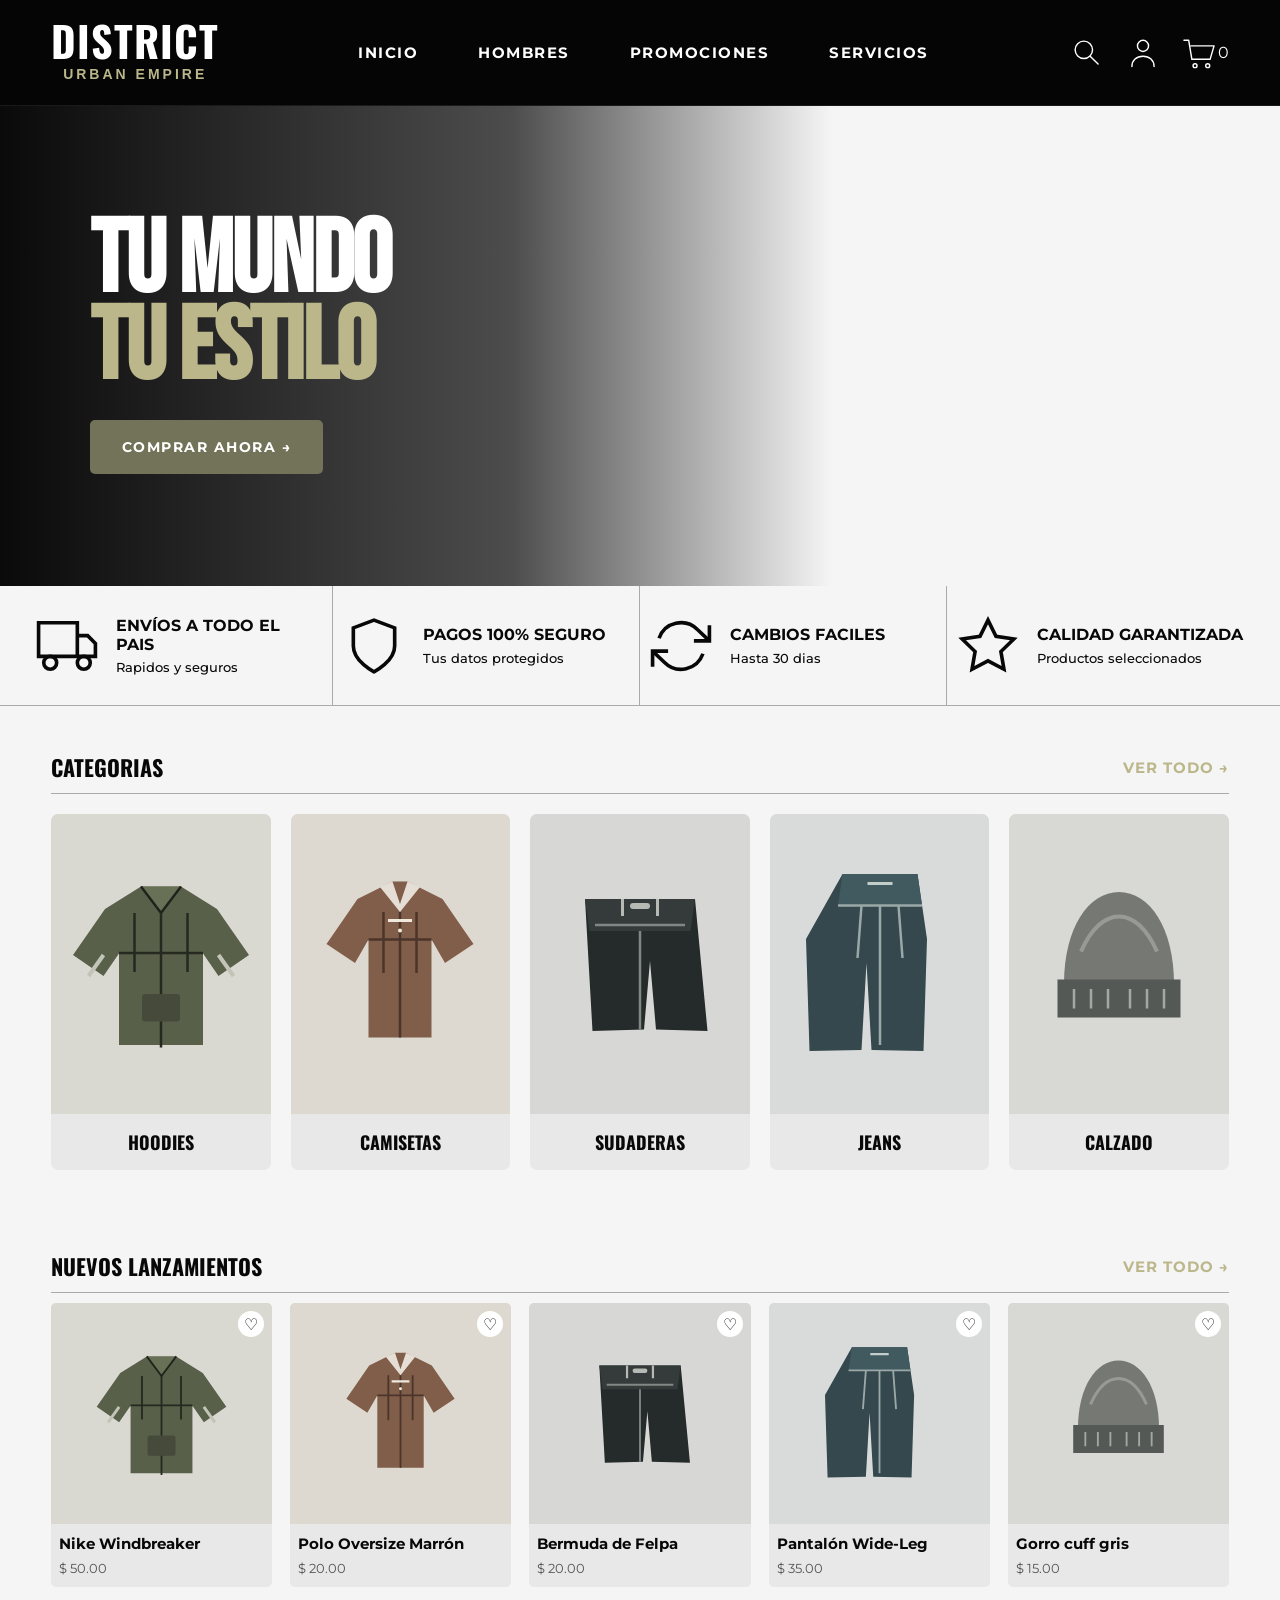
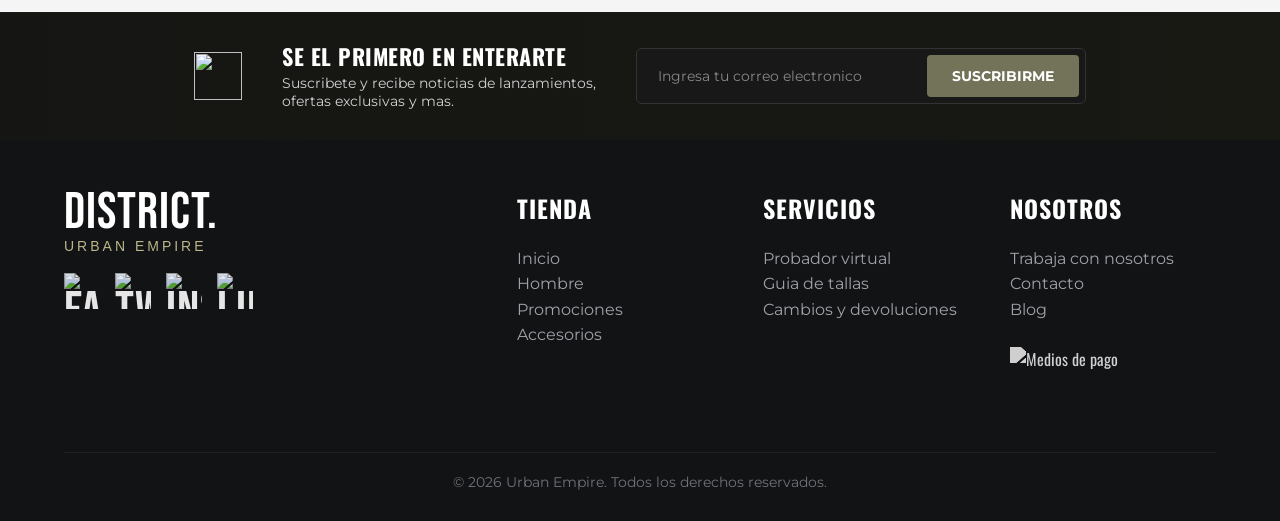
==== commit 9387adb9: "jhj" ====
--- a/index.html
+++ b/index.html
@@ -42,23 +42,23 @@
     </div>
     <div class="category-grid">
       <a href="producto.html?id=windbreaker" class="category-card">
-        <img src="https://www.figma.com/api/mcp/asset/ce45ed99-3b33-439f-8089-ed0f44a17b67.png" alt="Hoodies">
+        <img src="assets/windbreaker.svg" alt="Hoodies">
         <b>HOODIES</b>
       </a>
       <a href="producto.html?id=brown-polo" class="category-card">
-        <img src="https://www.figma.com/api/mcp/asset/467874e9-3bec-4ca2-ab7d-57b7b1424498.png" alt="Camisetas">
+        <img src="assets/brown-polo.svg" alt="Camisetas">
         <b>CAMISETAS</b>
       </a>
       <a href="producto.html?id=shorts" class="category-card">
-        <img src="https://www.figma.com/api/mcp/asset/e42c0d7a-1e4d-447d-b828-ed0df0ee39a8.png" alt="Sudaderas">
+        <img src="assets/shorts.svg" alt="Sudaderas">
         <b>SUDADERAS</b>
       </a>
       <a href="producto.html?id=wide-leg" class="category-card">
-        <img src="https://www.figma.com/api/mcp/asset/33ac37b8-2c54-462e-80c9-a2292ee8e294.png" alt="Jeans">
+        <img src="assets/wide-leg.svg" alt="Jeans">
         <b>JEANS</b>
       </a>
       <a href="producto.html?id=beanie" class="category-card">
-        <img src="https://www.figma.com/api/mcp/asset/3165740d-cf78-4275-8f8f-5df54e3ff880.png" alt="Calzado">
+        <img src="assets/beanie.svg" alt="Calzado">
         <b>CALZADO</b>
       </a>
     </div>
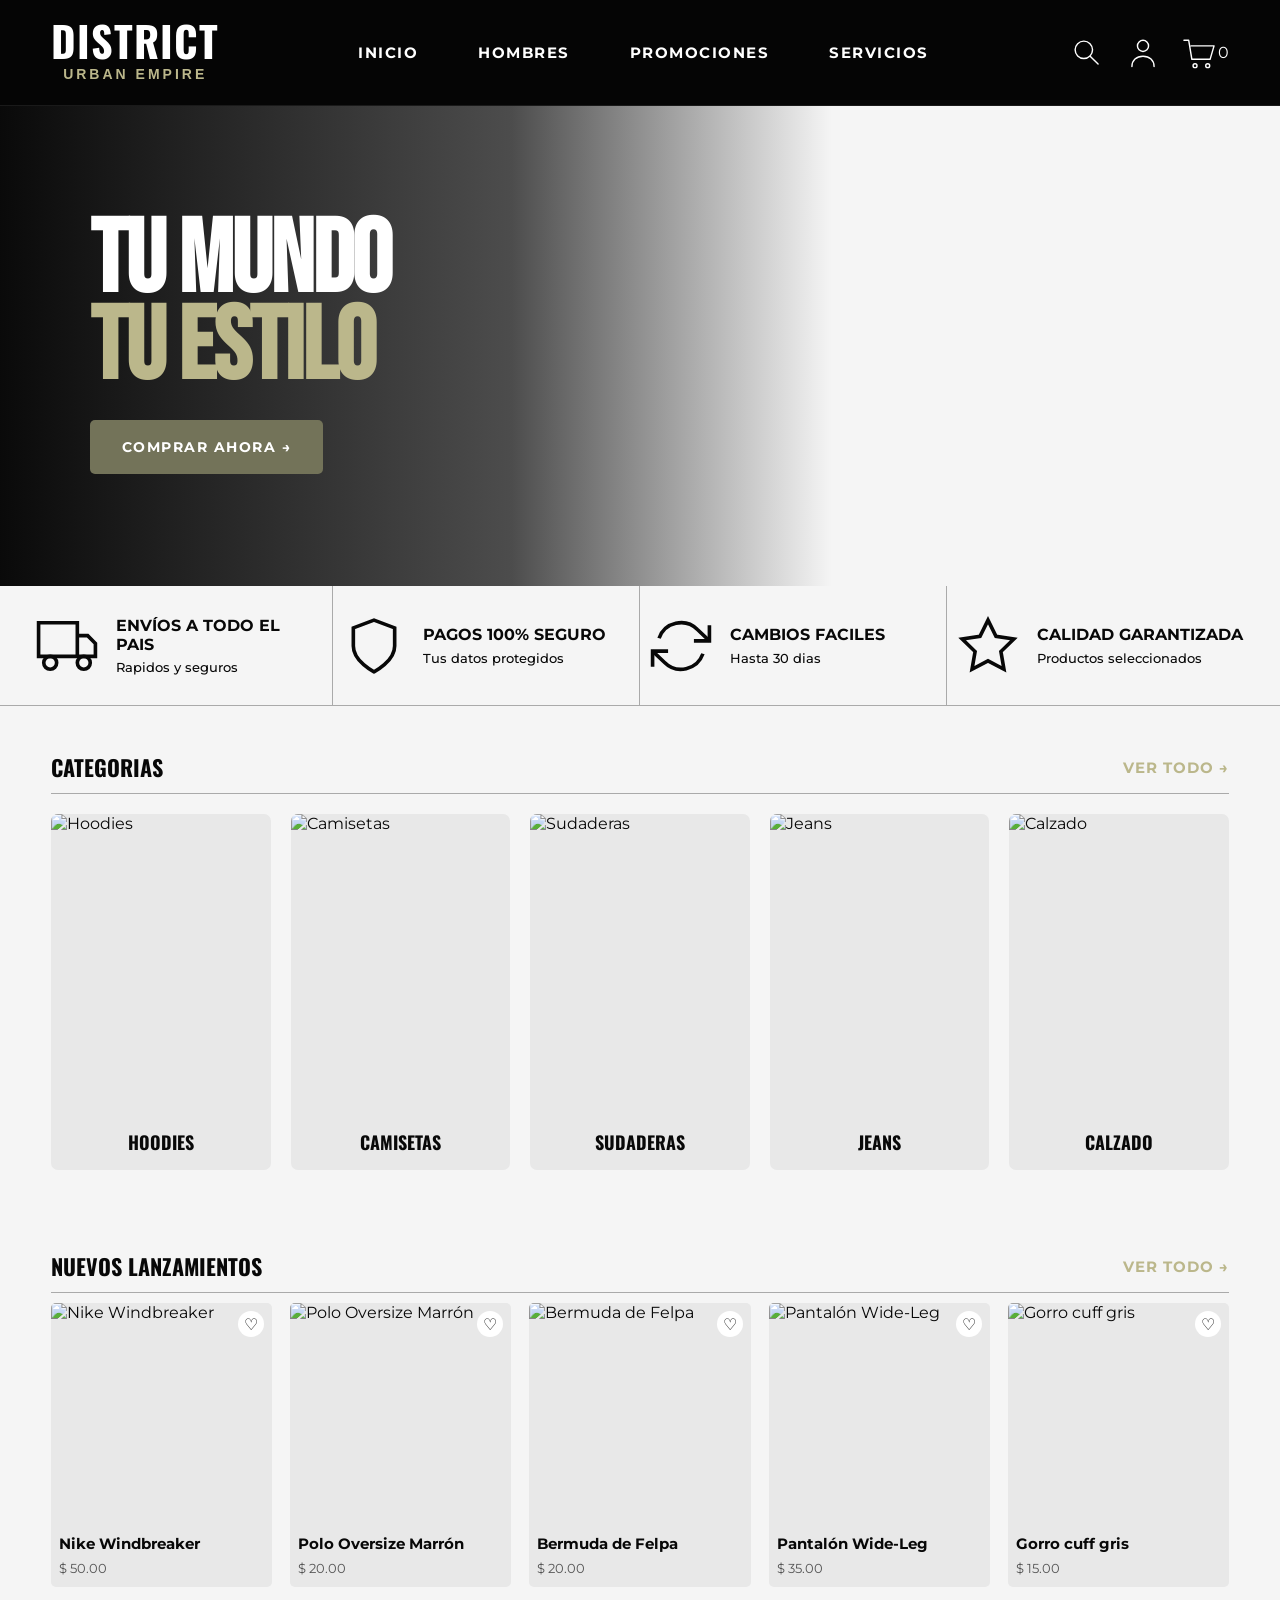
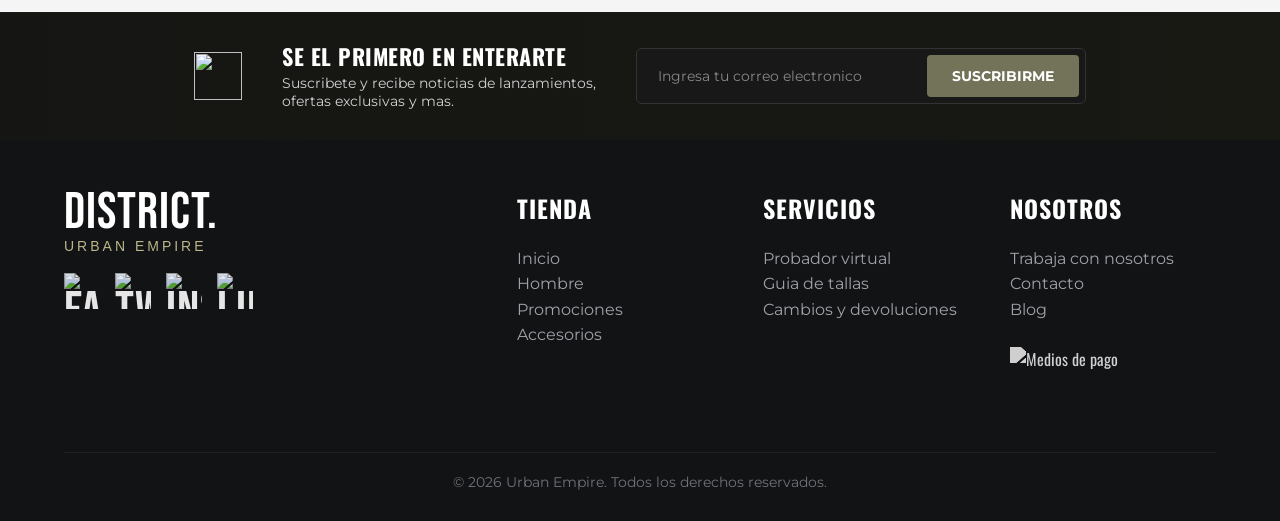
==== commit 9731b5d5: "gfgfg" ====
--- a/index.html
+++ b/index.html
@@ -42,23 +42,23 @@
     </div>
     <div class="category-grid">
       <a href="producto.html?id=windbreaker" class="category-card">
-        <img src="assets/windbreaker.svg" alt="Hoodies">
+        <img src="https://www.figma.com/api/mcp/asset/ce45ed99-3b33-439f-8089-ed0f44a17b67.png" alt="Hoodies">
         <b>HOODIES</b>
       </a>
       <a href="producto.html?id=brown-polo" class="category-card">
-        <img src="assets/brown-polo.svg" alt="Camisetas">
+        <img src="https://www.figma.com/api/mcp/asset/467874e9-3bec-4ca2-ab7d-57b7b1424498.png" alt="Camisetas">
         <b>CAMISETAS</b>
       </a>
       <a href="producto.html?id=shorts" class="category-card">
-        <img src="assets/shorts.svg" alt="Sudaderas">
+        <img src="https://www.figma.com/api/mcp/asset/e42c0d7a-1e4d-447d-b828-ed0df0ee39a8.png" alt="Sudaderas">
         <b>SUDADERAS</b>
       </a>
       <a href="producto.html?id=wide-leg" class="category-card">
-        <img src="assets/wide-leg.svg" alt="Jeans">
+        <img src="https://www.figma.com/api/mcp/asset/33ac37b8-2c54-462e-80c9-a2292ee8e294.png" alt="Jeans">
         <b>JEANS</b>
       </a>
       <a href="producto.html?id=beanie" class="category-card">
-        <img src="assets/beanie.svg" alt="Calzado">
+        <img src="https://www.figma.com/api/mcp/asset/3165740d-cf78-4275-8f8f-5df54e3ff880.png" alt="Calzado">
         <b>CALZADO</b>
       </a>
     </div>
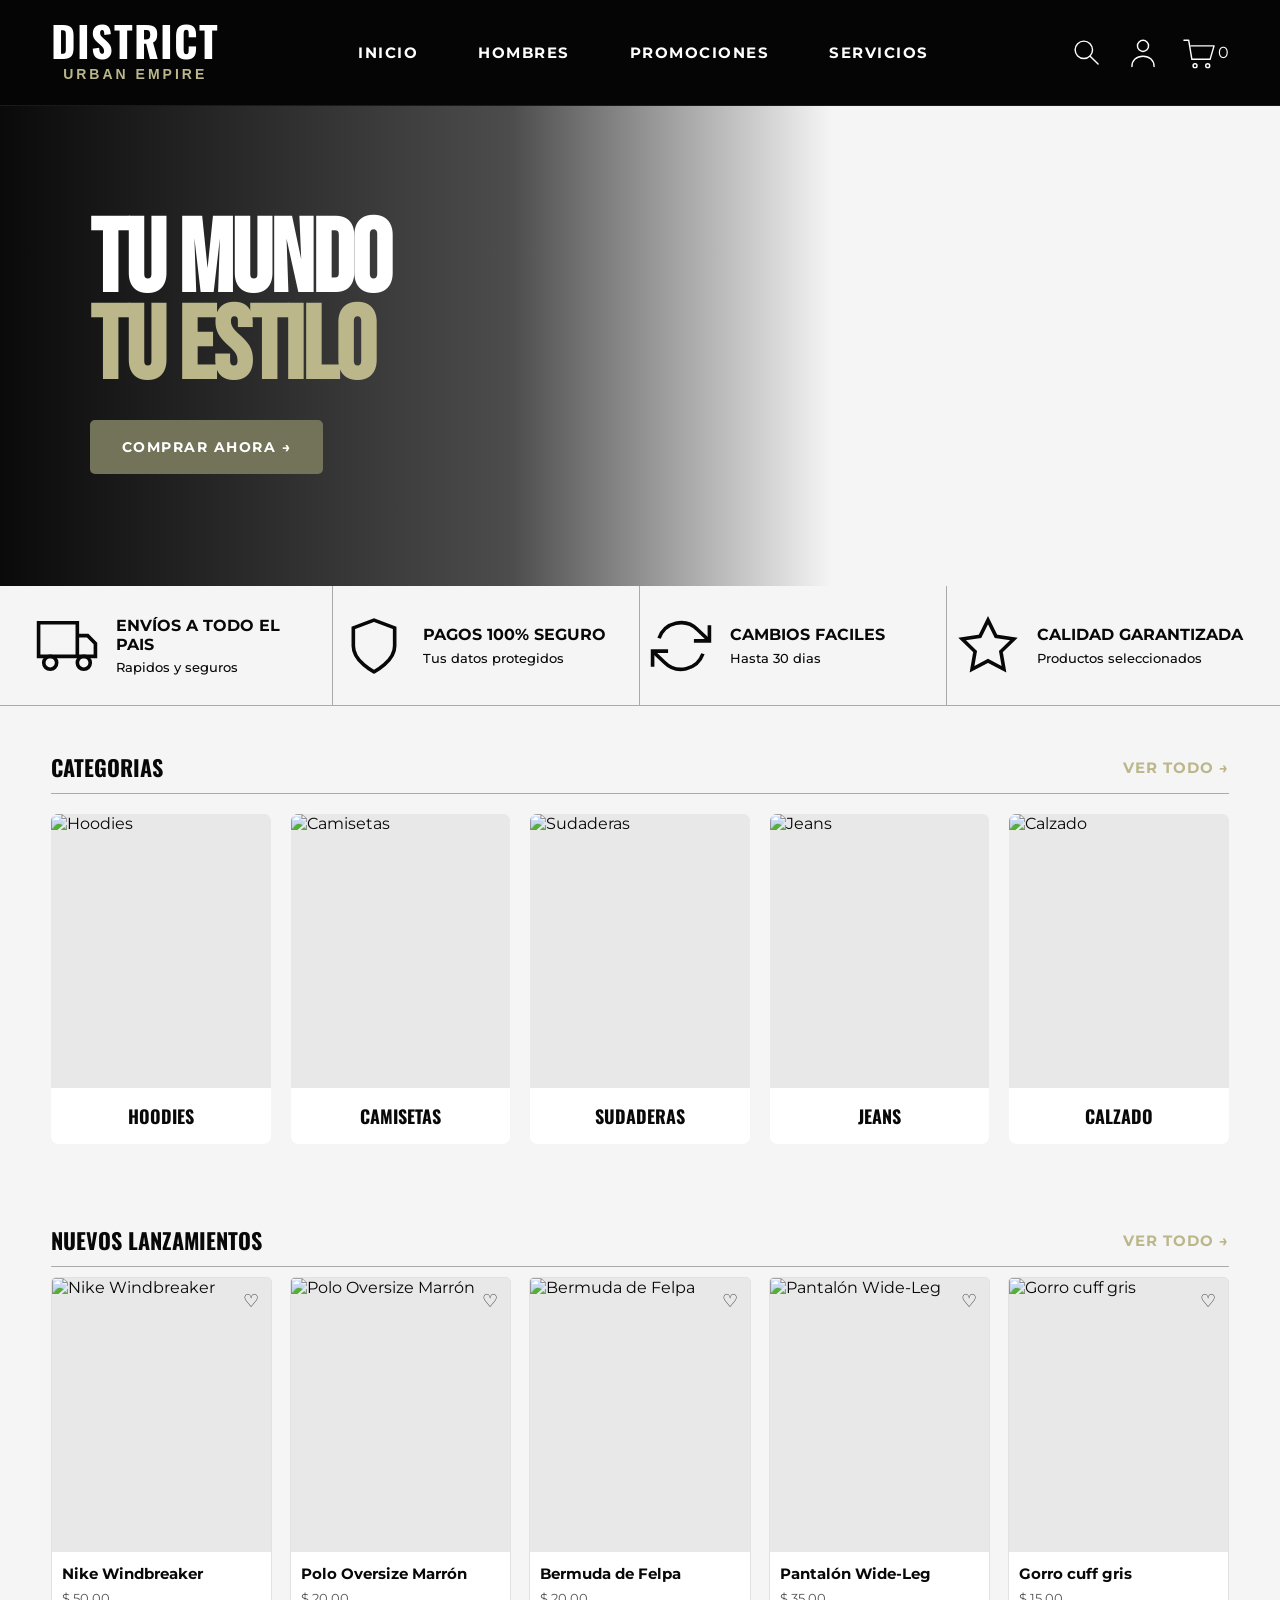
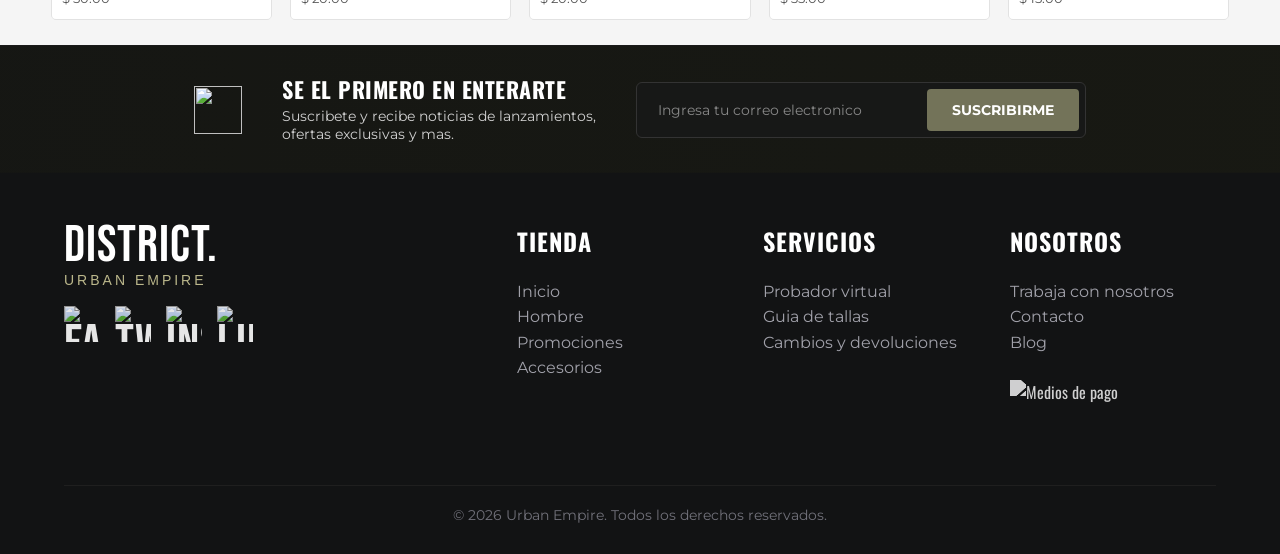
==== commit 5cbc649e: "SSSS" ====
--- a/index.html
+++ b/index.html
@@ -41,24 +41,24 @@
       <a href="hombres.html">VER TODO →</a>
     </div>
     <div class="category-grid">
-      <a href="producto.html?id=windbreaker" class="category-card">
-        <img src="https://www.figma.com/api/mcp/asset/ce45ed99-3b33-439f-8089-ed0f44a17b67.png" alt="Hoodies">
+      <a href="hombres.html" class="category-card">
+        <img src="https://www.figma.com/api/mcp/asset/63b2c18d-5e4e-44a8-8918-2b5c120fa448.png" alt="Hoodies">
         <b>HOODIES</b>
       </a>
-      <a href="producto.html?id=brown-polo" class="category-card">
-        <img src="https://www.figma.com/api/mcp/asset/467874e9-3bec-4ca2-ab7d-57b7b1424498.png" alt="Camisetas">
+      <a href="hombres.html" class="category-card">
+        <img src="https://www.figma.com/api/mcp/asset/14a85693-c3c1-4cac-8e97-22445273f63f.png" alt="Camisetas">
         <b>CAMISETAS</b>
       </a>
-      <a href="producto.html?id=shorts" class="category-card">
-        <img src="https://www.figma.com/api/mcp/asset/e42c0d7a-1e4d-447d-b828-ed0df0ee39a8.png" alt="Sudaderas">
+      <a href="hombres.html" class="category-card">
+        <img src="https://www.figma.com/api/mcp/asset/3275827a-a4bc-487d-83d7-528ef95e1ee9.png" alt="Sudaderas">
         <b>SUDADERAS</b>
       </a>
-      <a href="producto.html?id=wide-leg" class="category-card">
-        <img src="https://www.figma.com/api/mcp/asset/33ac37b8-2c54-462e-80c9-a2292ee8e294.png" alt="Jeans">
+      <a href="hombres.html" class="category-card">
+        <img src="https://www.figma.com/api/mcp/asset/33bf250d-176a-47bb-9cbe-12927e62a078.png" alt="Jeans">
         <b>JEANS</b>
       </a>
-      <a href="producto.html?id=beanie" class="category-card">
-        <img src="https://www.figma.com/api/mcp/asset/3165740d-cf78-4275-8f8f-5df54e3ff880.png" alt="Calzado">
+      <a href="hombres.html" class="category-card">
+        <img src="https://www.figma.com/api/mcp/asset/0ca0d5a5-aaab-48fa-97c1-a6328a1e81f5.png" alt="Calzado">
         <b>CALZADO</b>
       </a>
     </div>
--- a/style.css
+++ b/style.css
@@ -4,7 +4,7 @@
   --paper: #f5f5f5;
   --ink: #080808;
   --olive: #737359;
-  --dark-olive: #474b35;
+  --dark-olive: #3e422e;
   --gold: #bbb78b;
   --card: #e8e8e8;
   --text-gray: #222222;
@@ -22,9 +22,7 @@
 a { color: inherit; text-decoration: none; }
 button, select, input, textarea { font: inherit; }
 
-/* =========================================
-   1. HEADER
-   ========================================= */
+/* HEADER */
 .site-header {
   height: 106px;
   background-color: #050505;
@@ -53,9 +51,7 @@
 .actions a { display: flex; align-items: center; justify-content: center; position: relative; cursor: pointer; }
 .actions a svg { pointer-events: none; }
 
-/* =========================================
-   2. HERO & PORTADAS
-   ========================================= */
+/* HERO */
 .hero {
   height: 480px;
   display: flex;
@@ -67,7 +63,7 @@
 }
 
 .hero-copy { padding: 0 7%; width: 100%; }
-.hero h1, .hero-title { margin: 0; color: #fff; font-family: 'Bebas Neue', sans-serif; font-size: clamp(75px, 8vw, 108px); font-weight: 900; line-height: 0.85; letter-spacing: -2px; }
+.hero h1 { margin: 0; color: #fff; font-family: 'Bebas Neue', sans-serif; font-size: clamp(75px, 8vw, 108px); font-weight: 900; line-height: 0.85; letter-spacing: -2px; }
 .hero h1 em { color: var(--gold); font-style: normal; }
 
 .olive-button {
@@ -78,34 +74,66 @@
 }
 .olive-button:hover { background: #86866b; transform: translateY(-2px); }
 
-.portada-unica-catalogo {
-  width: 100%; height: 220px; display: flex; flex-direction: column; justify-content: center; padding: 0 4%;
-  background: linear-gradient(90deg, rgba(5,5,5,0.95) 0%, rgba(5,5,5,0.6) 50%, transparent 80%), url('https://www.figma.com/api/mcp/asset/3580514c-d41a-428c-92a4-3ebf1d80e30e.png');
-  background-position: center 20%; background-size: cover; background-repeat: no-repeat; border-bottom: 1px solid #1a1a1a;
-  position: relative; overflow: hidden;
-}
-.portada-unica-catalogo .titulo-portada { font-family: 'Bebas Neue', sans-serif; font-size: 72px; color: #fff; margin: 0; line-height: 0.9; }
-.portada-unica-catalogo .sub-portada { font-family: 'Oswald', sans-serif; font-size: 14px; color: var(--gold); margin-top: 8px; letter-spacing: 2px; font-weight: 700; }
-
-/* =========================================
-   3. BENEFICIOS Y SECCIONES
-   ========================================= */
+/* PAGE BANNER - AJUSTE EXACTO A TU IMAGEN */
+.page-banner {
+  width: 100%; 
+  height: 160px; /* Menos alto */
+  display: flex; 
+  flex-direction: column; 
+  justify-content: center; 
+  padding: 0 4%;
+  background-color: #050505; 
+  border-bottom: 1px solid #1a1a1a;
+  position: relative; 
+  overflow: hidden;
+}
+
+.page-banner .banner-image {
+  position: absolute;
+  top: 0;
+  right: 0;
+  left: auto;
+  width: 55%; /* La imagen solo cubre la mitad derecha */
+  height: 100%;
+  object-fit: cover;
+  object-position: top;
+  opacity: 0.9;
+  z-index: 1;
+  /* Efecto difuminado para que se mezcle con el fondo negro hacia la izquierda */
+  -webkit-mask-image: linear-gradient(to right, transparent 0%, black 50%);
+  mask-image: linear-gradient(to right, transparent 0%, black 50%);
+}
+
+.page-banner h1, 
+.page-banner .sub-portada, 
+.page-banner p {
+  position: relative;
+  z-index: 2; /* Para que el texto siempre se vea por encima de la foto */
+}
+
+.page-banner h1 { 
+  font-family: 'Bebas Neue', sans-serif; 
+  font-size: 56px; 
+  color: #fff; 
+  margin: 0; 
+  line-height: 1; 
+  letter-spacing: 1px;
+}
+.page-banner .sub-portada { 
+  font-family: 'Montserrat', sans-serif; 
+  font-size: 11px; 
+  color: #fff; 
+  margin-top: 6px; 
+  letter-spacing: 1px; 
+  font-weight: 600; 
+}
+
+/* BENEFITS & SECTIONS */
 .benefits {
-  display: grid;
-  grid-template-columns: repeat(4, 1fr);
-  padding: 0 2%;
-  border-bottom: 1px solid #aaa;
-  overflow: hidden;
-  height: 120px;
-}
-
+  display: grid; grid-template-columns: repeat(4, 1fr); padding: 0 2%; border-bottom: 1px solid #aaa; height: 120px;
+}
 .benefits .service {
-  display: grid;
-  grid-template-columns: 80px 1fr;
-  align-items: center;
-  border-right: 1px solid #aaa;
-  padding: 0 10px;
-  height: 120px;
+  display: grid; grid-template-columns: 80px 1fr; align-items: center; border-right: 1px solid #aaa; padding: 0 10px; height: 120px;
 }
 .benefits .service:last-child { border-right: 0; }
 .benefits .service>svg { width: 62px; height: 62px; fill: none; stroke: #080808; stroke-width: 1.4; }
@@ -118,41 +146,42 @@
 .section-title h2 { font: 700 22px 'Oswald', sans-serif; margin: 0; }
 .section-title a { font-size: 15px; color: var(--gold); font-weight: 700; letter-spacing: 1px; }
 
-/* =========================================
-   4. CATEGORÍAS & PRODUCTOS
-   ========================================= */
+/* CATEGORIES & PRODUCTS */
 .category-grid { display: grid; grid-template-columns: repeat(5, 1fr); gap: 20px; margin: 20px 0; }
-.category-card { background: var(--card); border-radius: 7px; overflow: hidden; position: relative; transition: transform 0.3s ease; }
+.category-card { background: var(--card); border-radius: 7px; overflow: hidden; transition: transform 0.3s ease; }
 .category-card:hover { transform: translateY(-4px); box-shadow: 0 12px 24px rgba(0, 0, 0, 0.15); }
-.category-card img { display: block; width: 100%; height: 300px; object-fit: cover; }
-.category-card b { display: block; text-align: center; padding: 15px 12px; font: 700 18px Oswald, sans-serif; }
-
-.product-grid { display: grid; grid-template-columns: repeat(4, 1fr); gap: 18px; padding: 10px 0; }
-.home-products { grid-template-columns: repeat(5, 1fr); }
-
-.product-card { background: var(--card); border-radius: 5px; overflow: hidden; position: relative; transition: transform 0.3s ease; }
+
+.category-card img { 
+  display: block; width: 100%; aspect-ratio: 4/5; object-fit: cover; padding: 0; background: var(--card); 
+}
+.category-card b { display: block; text-align: center; padding: 15px 12px; font: 700 18px Oswald, sans-serif; background: #fff; }
+
+.product-grid { display: grid; grid-template-columns: repeat(auto-fit, minmax(220px, 1fr)); gap: 18px; padding: 10px 0; }
+
+.product-card { background: var(--card); border-radius: 5px; overflow: hidden; position: relative; transition: transform 0.3s ease; border: 1px solid #e2e2e2; }
 .product-card:hover { transform: translateY(-3px); box-shadow: 0 6px 14px rgba(0, 0, 0, 0.1); }
-.product-card img { display: block; width: 100%; aspect-ratio: 1/1; height: auto !important; object-fit: cover; }
-.product-card .card-copy { padding: 10px 8px; font: 14px Oswald, sans-serif; color: #444; }
+
+.product-card img { 
+  display: block; width: 100%; aspect-ratio: 4/5; object-fit: cover; padding: 0; background: var(--card); 
+}
+
+.product-card .heart { position: absolute; top: 12px; right: 12px; font-size: 18px; color: #333; cursor: pointer; }
+.product-card .card-copy { padding: 12px 10px; font: 14px Oswald, sans-serif; color: #444; background: #fff; }
 .product-card .card-copy strong { display: block; font-size: 15px; margin-bottom: 3px; color: var(--ink); white-space: nowrap; overflow: hidden; text-overflow: ellipsis; font-family: 'Montserrat', sans-serif; font-weight: 700; }
 .product-card .card-copy span { font-size: 13px; font-family: 'Montserrat', sans-serif; color: #555; }
-.product-card .heart { position: absolute; right: 8px; top: 8px; font-size: 16px; background: #fff; border-radius: 50%; width: 26px; height: 26px; display: flex; align-items: center; justify-content: center; cursor: pointer; z-index: 2; }
-
-/* =========================================
-   5. PÁGINA DE PRODUCTO INDIVIDUAL
-   ========================================= */
+
+/* PRODUCT DETAIL PAGE */
 .product-detail-container { display: flex; gap: 50px; padding: 0 5% 50px; max-width: 1250px; margin: 0 auto; }
 .product-gallery { flex: 1; }
-.main-image { width: 100%; height: auto; background: var(--card); margin-bottom: 15px; object-fit: cover; aspect-ratio: 4/4; border-radius: 6px; }
+.main-image { width: 100%; background: var(--card); margin-bottom: 15px; object-fit: contain; aspect-ratio: 4/4; border-radius: 6px; padding: 20px; }
 .thumbnails { display: grid; grid-template-columns: repeat(3, 1fr); gap: 15px; }
-.thumbnails img { width: 100%; aspect-ratio: 4/3; object-fit: cover; cursor: pointer; background: var(--card); border: 2px solid transparent; border-radius: 4px; transition: border-color 0.2s; }
+.thumbnails img { width: 100%; aspect-ratio: 4/3; object-fit: contain; cursor: pointer; background: var(--card); border: 2px solid transparent; border-radius: 4px; padding: 10px; }
 .thumbnails img:hover { border-color: var(--olive); }
 
 .product-info { flex: 1.1; display: flex; flex-direction: column; justify-content: center; }
-.product-info h1 { font-family: 'Montserrat', sans-serif; font-size: 32px; font-weight: 800; margin: 0 0 10px; text-transform: uppercase; color: #000; letter-spacing: -0.5px; }
+.product-info h1 { font-family: 'Montserrat', sans-serif; font-size: 32px; font-weight: 800; margin: 0 0 10px; text-transform: uppercase; color: #000; }
 .product-info .price { font-family: 'Montserrat', sans-serif; font-size: 24px; color: var(--olive); font-weight: 700; margin-bottom: 20px; }
 .product-info p { font-size: 17px; color: var(--text-gray); line-height: 1.6; margin-bottom: 25px; font-weight: 500; }
-
 .product-info ul { list-style-type: disc; padding-left: 22px; margin-bottom: 30px; }
 .product-info li { font-size: 16px; margin-bottom: 14px; color: var(--text-gray); font-weight: 500; }
 .product-info li strong { color: #000; font-weight: 700; }
@@ -162,7 +191,7 @@
 .color-selection { margin-bottom: 30px; }
 .color-selection strong { font-size: 15px; font-weight: 700; color: #000; }
 .swatches { display: flex; gap: 10px; margin-top: 10px; flex-wrap: wrap; }
-.swatches i { display: block; width: 20px; height: 20px; border-radius: 50%; cursor: pointer; box-shadow: inset 0 0 0 1px rgba(0,0,0,0.1); transition: transform 0.2s; }
+.swatches i { display: block; width: 20px; height: 20px; border-radius: 50%; cursor: pointer; box-shadow: inset 0 0 0 1px rgba(0,0,0,0.1); }
 .swatches i:nth-child(1) { background: #4A3B32; }
 .swatches i:nth-child(2) { background: #6B2D31; }
 .swatches i:nth-child(3) { background: #000000; }
@@ -172,137 +201,56 @@
 .swatches i:nth-child(7) { background: #D5B895; }
 .swatches i:nth-child(8) { background: #FF5500; }
 .swatches i:nth-child(9) { background: #660000; }
-.swatches i:hover { transform: scale(1.15); }
-
-.add-to-cart-row { display: flex; gap: 15px; align-items: center; }
-.quantity-control { display: flex; align-items: center; border: 1px solid #ccc; border-radius: 4px; overflow: hidden; height: 50px; background: #fff; }
-.quantity-control button { width: 40px; height: 100%; background: #fff; border: none; cursor: pointer; font-size: 20px; }
-.quantity-control input { width: 45px; height: 100%; border: none; border-left: 1px solid #ccc; border-right: 1px solid #ccc; text-align: center; font-size: 16px; font-weight: 700; pointer-events: none; }
-
-.btn-add-cart { flex: 1; background: var(--dark-olive); color: #fff; border: none; border-radius: 4px; font-weight: 700; font-size: 15px; cursor: pointer; height: 50px; transition: background 0.2s; }
-.btn-add-cart:hover { background: #353827; }
-.btn-icon { width: 50px; height: 50px; border: 1px solid #000; background: #fff; border-radius: 4px; display: grid; place-items: center; cursor: pointer; }
-
-/* PRODUCTOS RELACIONADOS */
+
+/* CONTROLES DE AÑADIR AL CARRITO */
+.add-to-cart-row { display: flex; gap: 15px; align-items: center; margin-top: 25px; }
+
+.quantity-control {
+  display: flex; align-items: center; border: 1px solid #d4d4d0; border-radius: 6px; overflow: hidden; height: 50px; background: #fff; box-sizing: border-box;
+}
+.quantity-control button { width: 40px; height: 100%; background: #fff; border: none; cursor: pointer; font-size: 18px; font-weight: 700; }
+.quantity-control input {
+  width: 45px; height: 100%; border: none; border-left: 1px solid #d4d4d0; border-right: 1px solid #d4d4d0; text-align: center; font-size: 15px; font-weight: 700; background: #fff; pointer-events: none;
+}
+
+.add-to-cart-row .olive-button {
+  height: 50px; margin-top: 0; background: var(--dark-olive); flex: 1; display: flex; align-items: center; justify-content: center; border-radius: 6px; box-sizing: border-box; padding: 0 20px; font-size: 14px; letter-spacing: 1px;
+}
+.add-to-cart-row .olive-button:hover { background: #2e3221; }
+
+.btn-icon {
+  width: 50px; height: 50px; border: 1px solid #d4d4d0; background: #fff; border-radius: 6px; display: grid; place-items: center; cursor: pointer; box-sizing: border-box; transition: background 0.2s;
+}
+.btn-icon:hover { background: #f0f0ec; }
+
 .related-products-section { padding: 20px 2% 60px; max-width: 100%; margin: 0 auto; }
 .title-with-lines { display: flex; align-items: center; text-align: center; margin-bottom: 40px; }
 .title-with-lines::before, .title-with-lines::after { content: ''; flex: 1; border-bottom: 2px solid #eaeaea; }
 .title-with-lines h2 { margin: 0 30px; font-family: 'Oswald', sans-serif; font-size: 22px; color: #111; letter-spacing: 1px; }
-.related-products-section .product-grid { grid-template-columns: repeat(5, 1fr); gap: 20px; }
-
-/* =========================================
-   6. CARRITO
-   ========================================= */
-.cart-page { padding: 60px 5% 100px; max-width: 1400px; margin: 0 auto; }
-.cart-container { display: flex; gap: 60px; align-items: flex-start; }
-.cart-items { flex: 2; }
-
-.cart-row {
-  display: grid !important;
-  grid-template-columns: 100px 1fr auto !important;
-  gap: 20px !important;
-  padding: 20px 0 !important;
-  border-bottom: 1px solid #ddd !important;
-  align-items: center !important;
-}
-
-.cart-row img {
-  width: 100px !important;
-  height: 120px !important;
-  object-fit: cover !important;
-  border-radius: 4px !important;
-  display: block !important;
-}
-
-.cart-row h3 { font-family: 'Oswald', sans-serif; font-size: 18px; margin: 0 0 5px 0; }
-.cart-row .price { font-size: 16px; color: var(--olive); }
-
-.cart-controls {
-  display: flex !important;
-  align-items: center !important;
-  gap: 10px !important;
-}
-.cart-controls button { background: #eee; border: 1px solid #ddd; border-radius: 4px; width: 30px; height: 30px; cursor: pointer; font-weight: bold; }
-.cart-controls .remove { background: none; border: none; color: #999; text-decoration: underline; margin-left: 15px; width: auto; }
-
-.cart-summary { flex: 1; background: #f9f9f9; padding: 35px; border-radius: 8px; border: 1px solid #eaeaea; position: sticky; top: 130px; }
-.cart-summary h2 { font-family: 'Oswald', sans-serif; font-size: 28px; margin: 0 0 25px; border-bottom: 2px solid #000; padding-bottom: 15px; }
-.summary-row { display: flex; justify-content: space-between; font-size: 18px; margin-bottom: 18px; color: #444; }
-.total-row { font-size: 26px; font-weight: 700; color: #000; border-top: 1px solid #ccc; padding-top: 20px; margin-top: 20px; margin-bottom: 35px; }
-.btn-checkout { display: block; width: 100%; background: var(--ink); color: #fff; text-align: center; padding: 20px; font-family: 'Montserrat', sans-serif; font-weight: 700; font-size: 17px; border-radius: 4px; cursor: pointer; border: none; }
-
-/* Estado Vacío del Carrito */
-.empty-cart-state {
-  display: flex;
-  flex-direction: column;
-  align-items: center;
-  justify-content: center;
-  text-align: center;
-  padding: 60px 20px;
-  background: #fff;
-  border-radius: 8px;
-  border: 1px solid #eaeaea;
-  width: 100%;
-}
-.empty-cart-state svg { margin-bottom: 20px; }
-.empty-cart-state h3 { font-family: 'Oswald', sans-serif; font-size: 26px; letter-spacing: 1px; color: var(--ink); margin: 0 0 10px 0; }
-.empty-cart-state p { font-family: 'Montserrat', sans-serif; font-size: 15px; color: #666; margin: 0 0 25px 0; }
-
-/* =========================================
-   7. NEWSLETTER & FOOTER
-   ========================================= */
+
+.related-products-section .product-grid { 
+  grid-template-columns: repeat(4, 1fr); 
+  gap: 20px; 
+}
+
+/* NEWSLETTER & FOOTER */
 .newsletter {
-  position: relative;
-  overflow: hidden;
+  position: relative; overflow: hidden;
   background-image: linear-gradient(90deg, rgba(24, 25, 19, .6), rgba(24, 25, 19, .95)), url('https://www.figma.com/api/mcp/asset/a5017f71-499b-4f1b-b279-d16083246b93.png');
-  background-position: center;
-  background-size: cover;
-  padding: 30px 5%;
-  display: flex;
-  align-items: center;
-  justify-content: center;
-  gap: 40px;
-  font-family: Oswald, sans-serif;
-  color: #fff;
-}
-
-.newsletter img, .newsletter svg {
-  width: 48px !important;
-  height: 48px !important;
-  object-fit: contain;
-  flex-shrink: 0;
-}
-
+  background-position: center; background-size: cover; padding: 30px 5%;
+  display: flex; align-items: center; justify-content: center; gap: 40px; font-family: Oswald, sans-serif; color: #fff;
+}
+.newsletter img { width: 48px !important; height: 48px !important; object-fit: contain; flex-shrink: 0; }
 .newsletter-copy { display: flex; flex-direction: column; }
 .newsletter b { display: block; font-size: 22px; line-height: 1.2; letter-spacing: 0.5px; }
 .newsletter small { display: block; font-size: 14px; margin-top: 4px; color: #d1d1d1; font-family: 'Montserrat', sans-serif; }
-
 .newsletter form {
-  display: flex;
-  align-items: center;
-  background: #171817;
-  border: 1px solid #333;
-  padding: 6px;
-  border-radius: 6px;
-  width: 450px;
-  height: 56px;     
-}
-
+  display: flex; align-items: center; background: #171817; border: 1px solid #333; padding: 6px; border-radius: 6px; width: 450px; height: 56px;     
+}
 .newsletter input { background: transparent; border: 0; padding: 0 15px; color: #fff; flex: 1; font-family: 'Montserrat', sans-serif; font-size: 14px; outline: none; }
 .newsletter input::placeholder { color: #888; }
-
 .newsletter button {
-  background: var(--olive);
-  color: #fff;
-  border: 0;
-  padding: 0 25px;
-  border-radius: 4px;
-  font-size: 14px; 
-  font-family: Montserrat, sans-serif;
-  font-weight: 700;
-  cursor: pointer;
-  height: 100%; 
-  transition: background 0.2s;
+  background: var(--olive); color: #fff; border: 0; padding: 0 25px; border-radius: 4px; font-size: 14px; font-family: Montserrat, sans-serif; font-weight: 700; cursor: pointer; height: 100%; transition: background 0.2s;
 }
 .newsletter button:hover { background: #86866b; }
 
@@ -313,319 +261,8 @@
 .footer-main h3 { font-family: Oswald, sans-serif; margin: 0 0 20px; font-size: 24px; letter-spacing: 1px; color: #fff; text-transform: uppercase; }
 .footer-main p, .footer-main li, .footer-main a { color: #a1a1aa; line-height: 1.6; margin: 0 0 10px 0; font-size: 16px; font-family: 'Montserrat', sans-serif; transition: color 0.2s; display: block; }
 .footer-main a:hover { color: #fff; }
-
 .footer-social { display: flex; gap: 15px; align-items: center; margin-top: 20px; }
-.footer-social img, .footer-social svg, .footer-social i { width: 36px !important; height: 36px !important; object-fit: contain; filter: brightness(0.9); transition: filter 0.3s, transform 0.2s; }
+.footer-social img { width: 36px !important; height: 36px !important; object-fit: contain; filter: brightness(0.9); transition: filter 0.3s, transform 0.2s; }
 .footer-social img:hover { filter: brightness(1.2); transform: translateY(-2px); }
-
 .footer-payments { display: block; height: 35px !important; width: auto !important; object-fit: contain; margin-top: 25px; filter: grayscale(100%) brightness(2); opacity: 0.8; }
-.copyright { grid-column: 1 / -1; text-align: center; color: #71717a; font-size: 14px; font-family: 'Montserrat', sans-serif; margin-top: 30px; padding-top: 20px; border-top: 1px solid #1f1f1f; }
-
-/* =========================================
-   8. ESTILOS DE FILTROS Y BARRA SUPERIOR
-   ========================================= */
-.catalog-toolbar {
-  display: flex;
-  justify-content: space-between;
-  align-items: center;
-  margin-bottom: 20px;
-  background: transparent;
-}
-
-.catalog-toolbar select {
-  padding: 8px 16px;
-  background: #fff;
-  border: 1px solid #ccc;
-  border-radius: 4px;
-  font-family: 'Montserrat', sans-serif;
-  font-size: 14px;
-  cursor: pointer;
-  outline: none;
-}
-
-.filters h2 {
-  font-family: 'Montserrat', sans-serif;
-  font-size: 21px;
-  font-weight: 800;
-  letter-spacing: -0.5px;
-  margin: 0 0 15px 0;
-  border-bottom: 2px solid #000;
-  padding-bottom: 8px;
-}
-
-.filters h3 {
-  font-family: 'Montserrat', sans-serif;
-  font-size: 17px;
-  font-weight: 700;
-  letter-spacing: 0.5px;
-  margin: 25px 0 12px 0;
-}
-
-.filters ul { list-style: none; padding: 0; margin: 0; }
-.filters li { font-size: 15px; color: #333; margin-bottom: 10px; font-family: 'Montserrat', sans-serif; font-weight: 500; }
-.filters label { display: flex; align-items: center; gap: 10px; cursor: pointer; font-size: 15px; font-weight: 500; }
-
-/* =========================================
-   9. LAYOUT DE HOMBRE (4 COLUMNAS)
-   ========================================= */
-.catalog-layout {
-  display: flex !important;
-  flex-direction: row !important;
-  gap: 75px !important; 
-  padding: 40px 5% !important; 
-  max-width: 1700px !important;
-  margin: 0 auto !important;
-  align-items: flex-start !important;
-}
-
-.filters { width: 240px !important; flex-shrink: 0 !important; }
-.catalog { flex: 1 !important; min-width: 0 !important; }
-.catalog .product-grid { display: grid !important; grid-template-columns: repeat(4, 1fr) !important; gap: 22px !important; }
-
-/* =========================================
-   10. ESTILO MINIMALISTA URBANO PARA CHECKOUT
-   ========================================= */
-.checkout-container-minimal {
-  display: flex;
-  gap: 50px;
-  padding: 60px 5%;
-  max-width: 1400px;
-  margin: 0 auto;
-  align-items: flex-start;
-}
-
-.checkout-box, .invoice {
-  flex: 1;
-  background: #ffffff;
-  padding: 40px;
-  border-radius: 6px;
-  border: 1px solid #e0e0e0;
-}
-
-.checkout-box h2, .invoice h2, .feedback-minimal h2 {
-  font-family: 'Oswald', sans-serif;
-  font-size: 24px;
-  margin: 0 0 25px 0;
-  border-bottom: 2px solid var(--ink);
-  padding-bottom: 12px;
-  letter-spacing: 1px;
-}
-
-#checkout-form {
-  display: flex;
-  flex-direction: column;
-  gap: 16px;
-}
-
-#checkout-form label {
-  display: flex;
-  flex-direction: column;
-  gap: 6px;
-  font-family: 'Montserrat', sans-serif;
-  font-size: 13px;
-  font-weight: 700;
-  color: #222;
-}
-
-#checkout-form input {
-  padding: 14px;
-  border: 1px solid #ccc;
-  border-radius: 4px;
-  font-size: 14px;
-  background: #fafafa;
-  outline: none;
-  font-family: 'Montserrat', sans-serif;
-}
-
-#checkout-form input:focus {
-  border-color: var(--olive);
-  background: #fff;
-}
-
-.form-row {
-  display: grid;
-  grid-template-columns: 1fr 1fr;
-  gap: 15px;
-}
-
-#checkout-form .olive-button {
-  width: 100%;
-  margin-top: 10px;
-}
-
-/* Factura minimalista sin cuadrados y con cupón */
-.invoice h3 {
-  font-family: 'Montserrat', sans-serif;
-  font-size: 13px;
-  font-weight: 700;
-  color: #555;
-  margin: 15px 0 8px 0;
-  letter-spacing: 0.5px;
-}
-
-.invoice p {
-  font-size: 14px;
-  color: #666;
-  margin: 5px 0;
-  font-family: 'Montserrat', sans-serif;
-}
-
-.invoice hr {
-  border: 0;
-  border-top: 1px solid #eee;
-  margin: 20px 0;
-}
-
-.invoice-items-list {
-  display: flex;
-  flex-direction: column;
-  gap: 6px;
-}
-
-.invoice-item-row {
-  display: flex;
-  justify-content: space-between;
-  font-size: 14px;
-  color: #333;
-  padding: 6px 0;
-  border-bottom: 1px solid #f0f0f0;
-  font-family: 'Montserrat', sans-serif;
-}
-
-.coupon-section {
-  display: flex;
-  gap: 10px;
-  margin: 15px 0 2px 0;
-}
-
-.coupon-section input {
-  flex: 1;
-  padding: 12px;
-  border: 1px solid #ccc;
-  border-radius: 4px;
-  font-family: 'Montserrat', sans-serif;
-  font-size: 13px;
-  background: #fafafa;
-  outline: none;
-}
-
-.coupon-section input:focus {
-  border-color: var(--olive);
-  background: #fff;
-}
-
-.coupon-section button {
-  background: var(--ink);
-  color: #fff;
-  border: none;
-  padding: 0 18px;
-  border-radius: 4px;
-  font-family: 'Montserrat', sans-serif;
-  font-weight: 700;
-  font-size: 13px;
-  cursor: pointer;
-  transition: background 0.2s;
-}
-
-.coupon-section button:hover {
-  background: var(--olive);
-}
-
-.summary-row {
-  display: flex;
-  justify-content: space-between;
-  font-size: 15px;
-  color: #555;
-  margin-bottom: 10px;
-  font-family: 'Montserrat', sans-serif;
-}
-
-.total-row {
-  display: flex;
-  justify-content: space-between;
-  font-size: 20px;
-  font-weight: 700;
-  color: #000;
-  border-top: 2px solid #000;
-  padding-top: 15px;
-  margin-top: 20px;
-  font-family: 'Oswald', sans-serif;
-  letter-spacing: 1px;
-}
-
-/* Encuesta minimalista */
-.feedback-minimal {
-  max-width: 1320px;
-  margin: 0 auto 80px auto;
-  background: #ffffff;
-  padding: 45px;
-  border-radius: 6px;
-  border: 1px solid #e0e0e0;
-  width: 90%;
-}
-
-.feedback-sub {
-  margin: -15px 0 25px 0;
-  color: #666;
-  font-size: 14px;
-}
-
-.feedback-minimal label {
-  display: block;
-  font-family: 'Montserrat', sans-serif;
-  font-size: 14px;
-  font-weight: 700;
-  color: #222;
-  margin-bottom: 8px;
-}
-
-.stars-minimal {
-  font-size: 24px;
-  color: var(--olive);
-  margin-bottom: 25px;
-  cursor: pointer;
-  letter-spacing: 4px;
-}
-
-.feedback-minimal textarea {
-  width: 100%;
-  height: 90px;
-  padding: 12px;
-  border: 1px solid #ccc;
-  border-radius: 4px;
-  font-family: 'Montserrat', sans-serif;
-  font-size: 14px;
-  background: #fafafa;
-  outline: none;
-  resize: vertical;
-  margin-bottom: 20px;
-}
-
-.feedback-minimal textarea:focus {
-  border-color: var(--olive);
-  background: #fff;
-}
-
-/* =========================================
-   11. RESPONSIVE DESIGN
-   ========================================= */
-@media (max-width: 1500px) { .catalog .product-grid { grid-template-columns: repeat(3, 1fr) !important; } }
-@media (max-width: 1100px) { .catalog .product-grid { grid-template-columns: repeat(2, 1fr) !important; } }
-@media (max-width: 950px) {
-  .checkout-container-minimal { flex-direction: column; }
-}
-@media (max-width: 900px) {
-  .catalog-layout { flex-direction: column !important; padding: 30px 4% !important; gap: 20px !important; }
-  .filters { width: 100% !important; }
-  .product-detail-container { flex-direction: column; gap: 40px; }
-  .cart-container { flex-direction: column; } 
-  .cart-summary { width: 100%; position: static; }
-}
-@media (max-width: 700px) {
-  .category-grid, .home-products { grid-template-columns: repeat(2, 1fr) !important; }
-  .catalog .product-grid { grid-template-columns: repeat(1, 1fr) !important; }
-  .footer-main { grid-template-columns: 1fr 1fr; } 
-  .footer-main .footer-brand { grid-column: 1 / -1; }
-  .newsletter { height: auto; padding: 15px; flex-wrap: wrap; } 
-  .newsletter form { min-width: 100%; }
-}+.copyright { grid-column: 1 / -1; text-align: center; color: #71717a; font-size: 14px; font-family: 'Montserrat', sans-serif; margin-top: 30px; padding-top: 20px; border-top: 1px solid #1f1f1f; }
